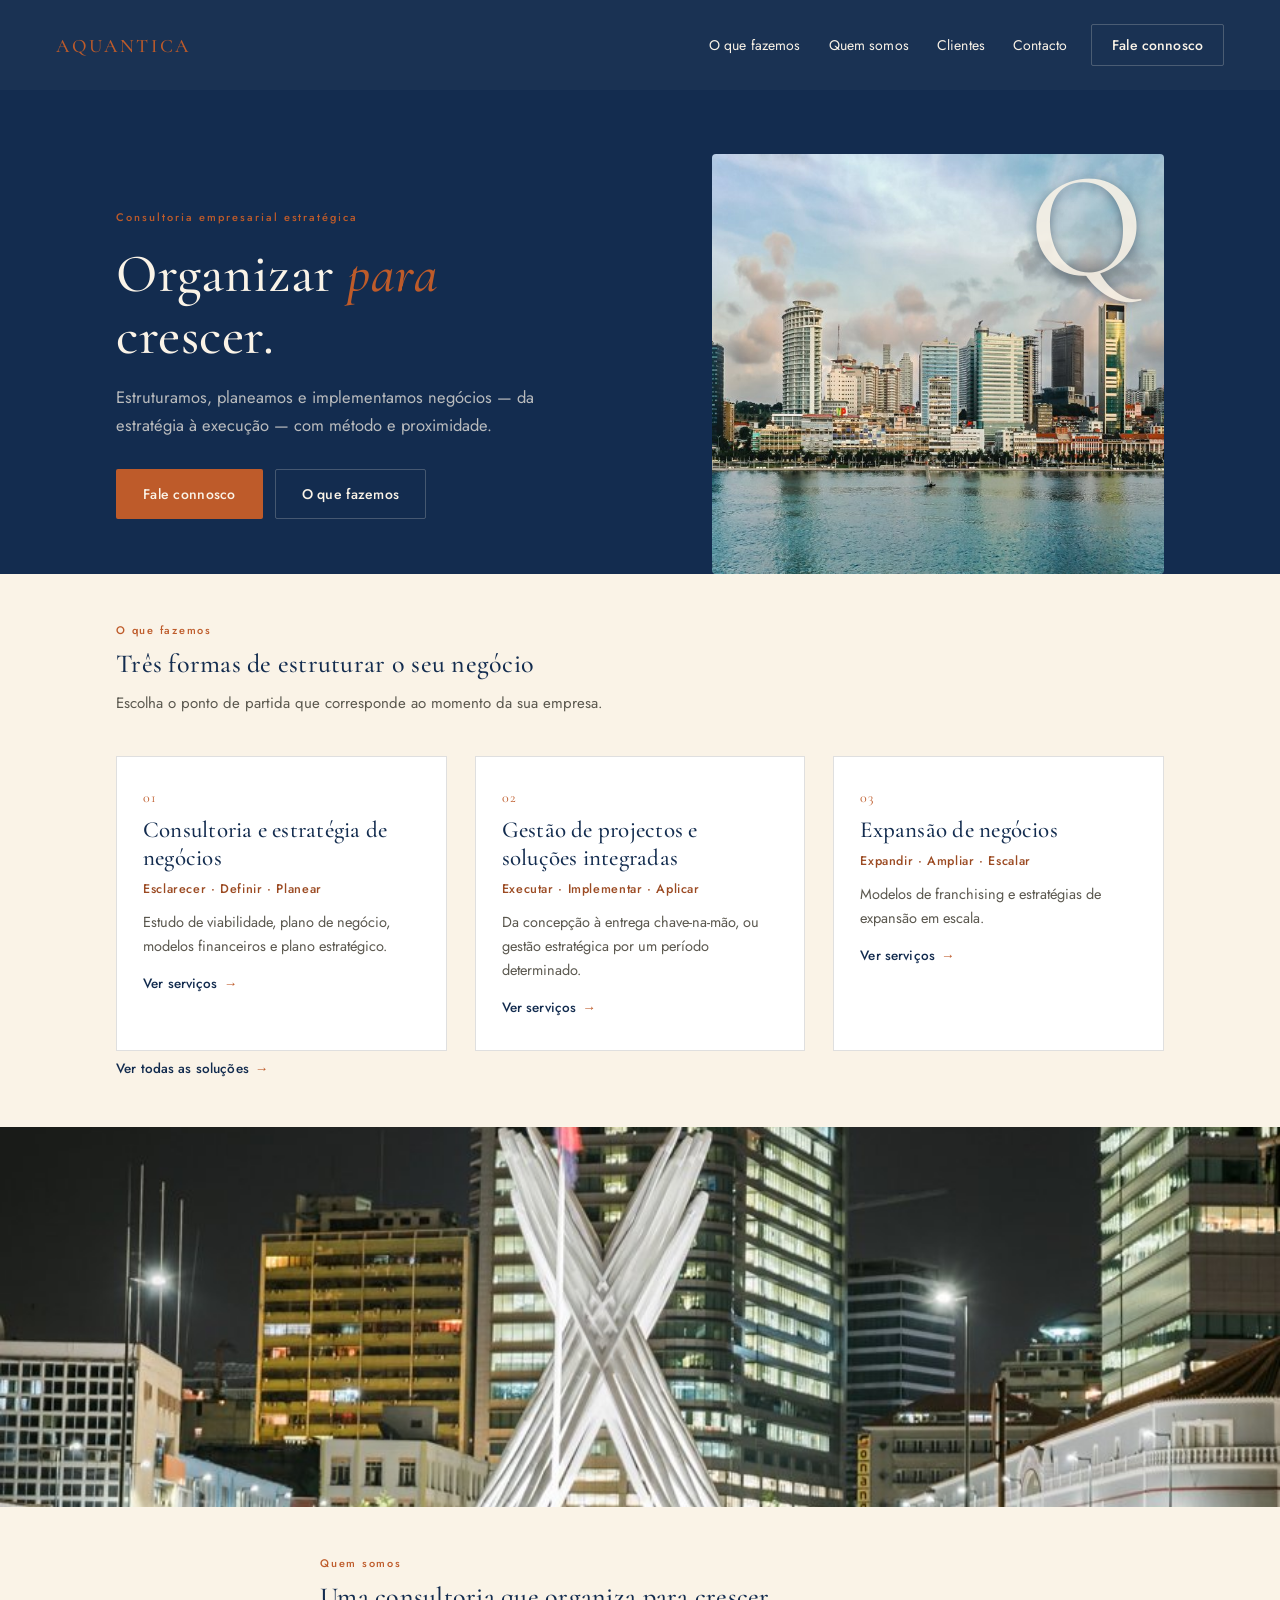
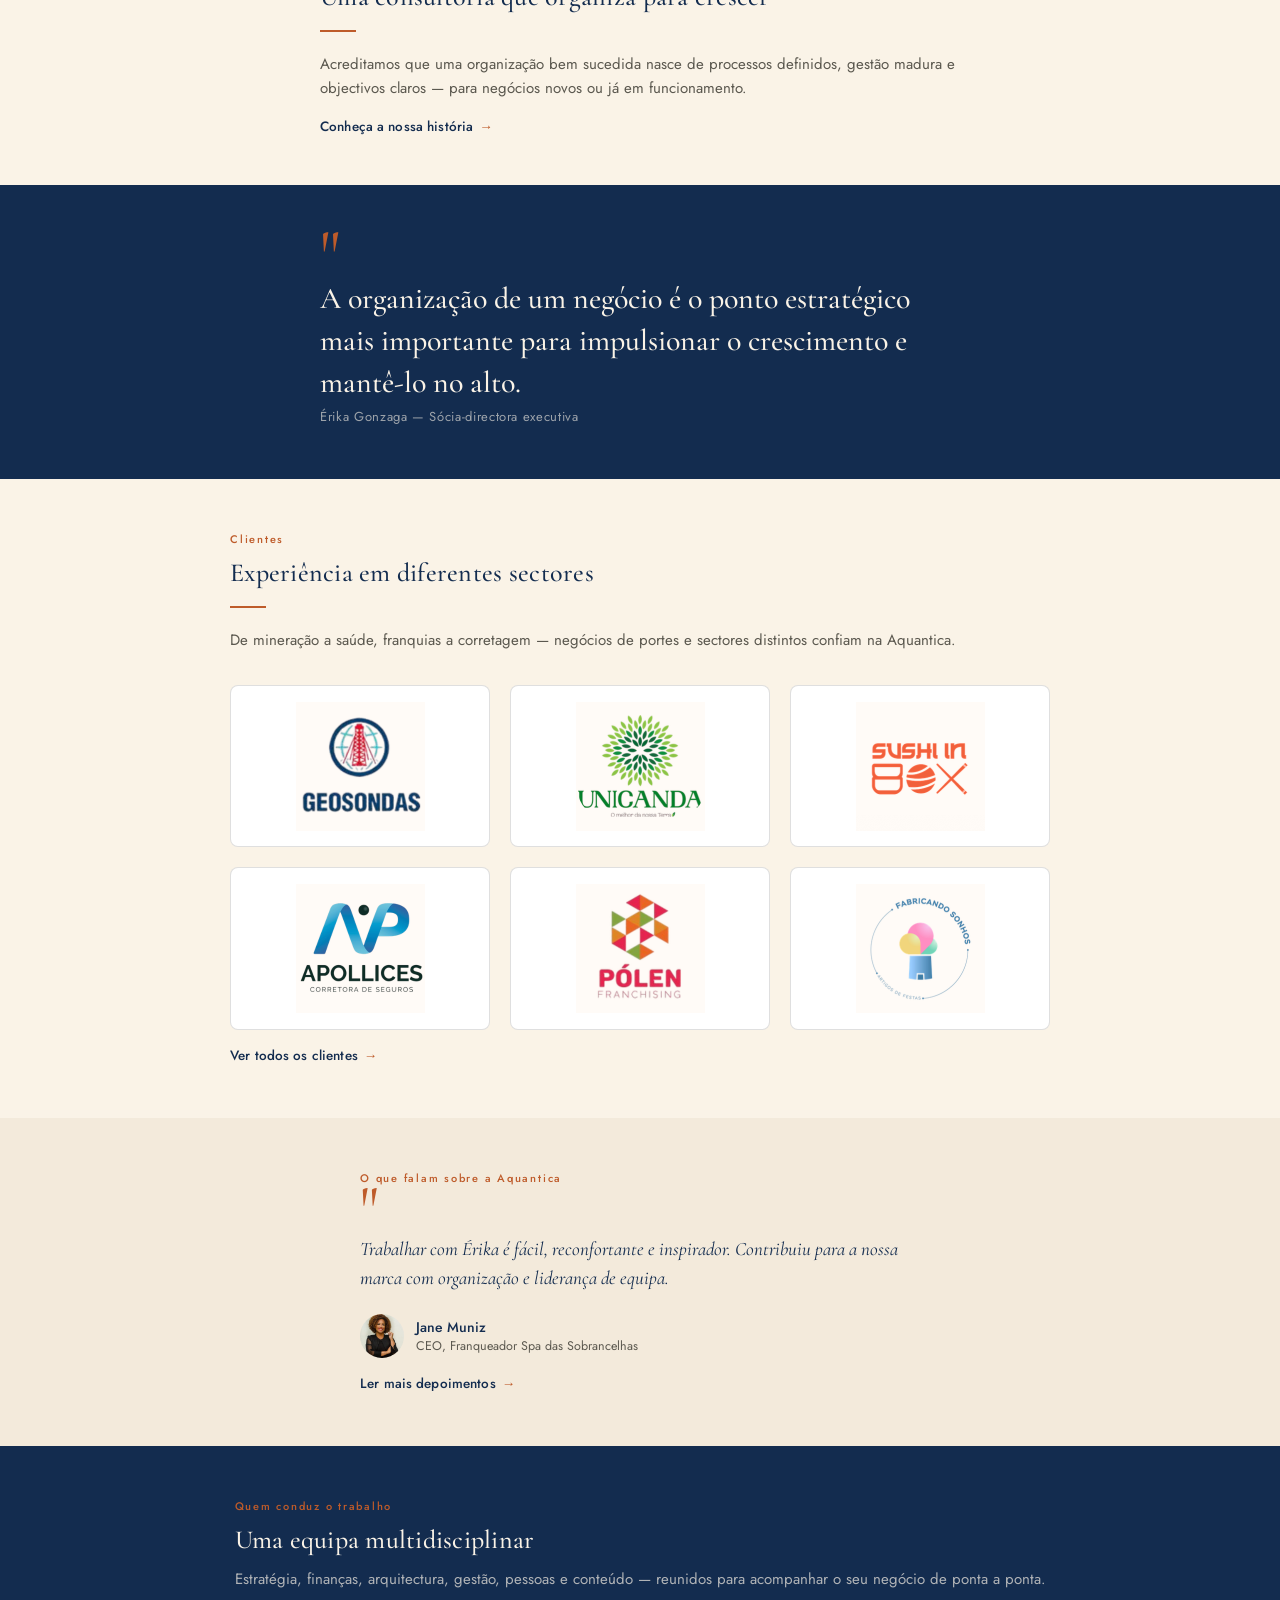
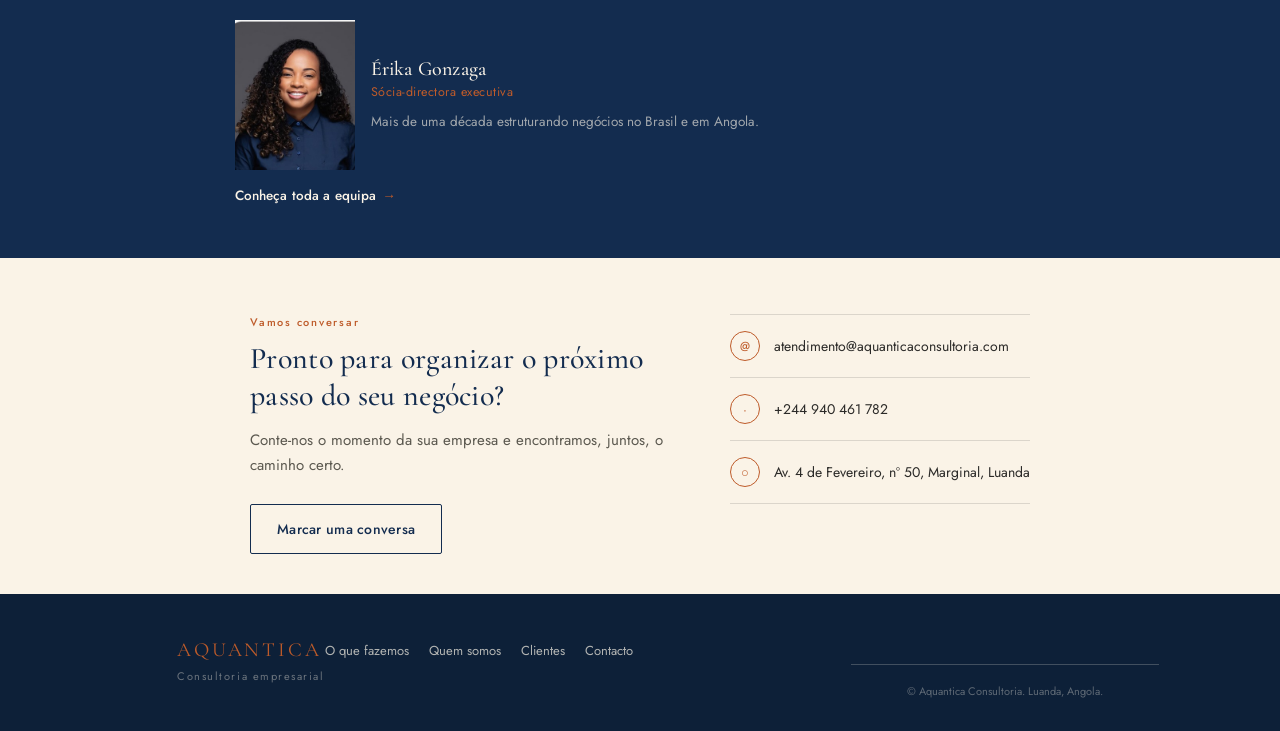
==== index.html @ 94a23ee8 "First commit" ====
<!DOCTYPE html>
<html lang="pt">
<head>
<meta charset="UTF-8">
<meta name="viewport" content="width=device-width, initial-scale=1.0">
<title>Aquantica — Home (mobile)</title>
<style>
  @import url('https://fonts.googleapis.com/css2?family=Cormorant+Garamond:ital,wght@0,400;0,500;0,600;1,400&family=Jost:wght@400;500;600&display=swap');

  :root{
    --navy:#132C4F;
    --navy-2:#0D2038;
    --terracotta:#BE5B2A;
    --terracotta-dark:#9B4A22;
    --cream:#FAF3E7;
    --cream-2:#F3EADB;
    --blush:#F0DCC8;
    --ink:#2B2A28;
    --ink-soft:#5B584F;
    --line:rgba(43,42,40,0.15);
    --line-on-navy:rgba(250,243,231,0.22);
  }

  *{box-sizing:border-box; margin:0; padding:0;}

  body{
    background:var(--cream);
    color:var(--ink);
    font-family:'Jost', sans-serif;
    font-weight:400;
    -webkit-font-smoothing:antialiased;
  }

  .frame{
    max-width:430px;
    margin:0 auto;
    background:var(--cream);
    position:relative;
    overflow:hidden;
  }

  .container{
    max-width:1160px;
    margin:0 auto;
    padding:0 24px;
  }

  h1,h2,h3,.serif{
    font-family:'Cormorant Garamond', serif;
    font-weight:500;
    letter-spacing:0.01em;
    color:var(--navy);
  }

  p{ line-height:1.65; color:var(--ink-soft); font-size:15px; }

  a{ color:inherit; text-decoration:none; }

  .section{ padding:48px 24px; }

  .kicker{
    font-size:11px;
    letter-spacing:0.16em;
    color:var(--terracotta);
    font-weight:500;
    display:block;
    margin-bottom:10px;
  }

  .rule{
    width:36px;
    height:2px;
    background:var(--terracotta);
    margin:18px 0 20px;
  }

  .btn{
    display:inline-flex;
    align-items:center;
    gap:8px;
    padding:14px 26px;
    border-radius:2px;
    font-family:'Jost', sans-serif;
    font-size:14px;
    font-weight:500;
    letter-spacing:0.02em;
    border:1px solid transparent;
    cursor:pointer;
  }
  .btn-primary{ background:var(--terracotta); color:var(--cream); }
  .btn-outline-light{ background:transparent; color:var(--cream); border-color:var(--line-on-navy); }
  .btn-outline-dark{ background:transparent; color:var(--navy); border-color:var(--navy); }

  .text-link{
    display:inline-flex; align-items:center; gap:6px;
    font-size:13.5px; font-weight:500; letter-spacing:0.01em;
    margin-top:16px;
  }
  .text-link.on-cream{ color:var(--navy); }
  .text-link.on-navy{ color:var(--cream); }
  .text-link .arrow{ color:var(--terracotta); transition:transform 0.15s; }

  /* ---------- NAV ---------- */
  .nav{
    position:sticky; top:0; z-index:50;
    background:rgba(19,44,79,0.97);
    padding:16px 20px;
    display:flex; align-items:center; justify-content:space-between;
    flex-wrap:wrap;
  }
  .nav .word-mark{
    font-family:'Cormorant Garamond', serif;
    color:var(--terracotta);
    font-size:19px;
    letter-spacing:0.14em;
    font-weight:500;
  }
  .burger{
    width:26px; height:18px; position:relative; cursor:pointer;
  }
  .burger i{
    display:block; height:1.5px; width:100%; background:var(--cream);
    position:absolute; left:0;
  }
  .burger i:nth-child(1){ top:0; }
  .burger i:nth-child(2){ top:8px; }
  .burger i:nth-child(3){ top:16px; }

  .menu-panel{
    position:absolute;
    top:100%; left:0; right:0;
    background:var(--navy);
    max-height:0;
    overflow:hidden;
    transition:max-height 0.35s ease;
  }
  .menu-panel.open{ max-height:320px; }
  .menu-panel ul{ list-style:none; padding:8px 24px 24px; }
  .menu-panel li{ border-bottom:1px solid var(--line-on-navy); }
  .menu-panel a{
    display:block; padding:16px 0; color:var(--cream);
    font-size:16px; letter-spacing:0.01em;
  }
  .menu-cta-wrap{ padding:0 24px 20px; }
  .menu-cta-wrap .btn{ width:100%; justify-content:center; }

  /* ---------- HERO ---------- */
  .hero{
    background:var(--navy);
    color:var(--cream);
    padding:56px 24px 0;
    position:relative;
  }
  .hero-inner{ position:relative; }
  .hero-photo-wrap{
    position:relative;
    margin-top:36px;
  }
  .hero .q-mark{
    font-family:'Cormorant Garamond', serif;
    font-size:90px;
    line-height:0.7;
    color:var(--cream);
    opacity:0.85;
    position:absolute;
    top:14px; right:14px;
    font-weight:500;
    z-index:2;
    text-shadow:0 2px 12px rgba(13,32,56,0.55);
  }
  .hero .eyebrow{
    font-size:11px; letter-spacing:0.18em; color:var(--terracotta);
    font-weight:500; margin-bottom:18px; display:block;
    position:relative; z-index:2;
  }
  .hero h1{
    font-size:38px;
    line-height:1.14;
    color:var(--cream);
    max-width:280px;
    position:relative; z-index:2;
  }
  .hero h1 em{
    font-style:italic; color:var(--terracotta);
  }
  .hero p{
    color:rgba(250,243,231,0.72);
    max-width:300px;
    margin-top:18px;
    font-size:15.5px;
    position:relative; z-index:2;
  }
  .hero .cta-row{
    display:flex; gap:12px; margin-top:30px; position:relative; z-index:2;
    flex-wrap:wrap;
  }
  .hero-photo{
    height:230px;
    background-size:cover;
    background-position:center;
    position:relative;
  }

  /* ---------- QUEM SOMOS ---------- */
  .quem-somos{
    background:var(--cream);
  }
  .quem-somos p{ margin-top:14px; }

  /* ---------- FAIXA URBANA ---------- */
  .city-band{
    height:280px;
    background-size:cover;
    background-position:center;
  }

  /* ---------- MANIFESTO STRIP ---------- */
  .manifesto{
    background:var(--navy);
    color:var(--cream);
    padding:52px 24px;
    position:relative;
  }
  .manifesto .quote-mark{
    font-family:'Cormorant Garamond', serif;
    font-size:70px;
    color:var(--terracotta);
    line-height:0.5;
    margin-bottom:6px;
    display:block;
  }
  .manifesto blockquote{
    font-family:'Cormorant Garamond', serif;
    font-size:24px;
    line-height:1.4;
    font-weight:500;
    color:var(--cream);
  }
  .manifesto .attrib{
    margin-top:18px;
    font-size:13px;
    letter-spacing:0.05em;
    color:rgba(250,243,231,0.6);
  }

  /* ---------- SOLUÇÕES ---------- */
  .solucoes{ background:var(--cream); }
  .solucoes .head p{ margin-top:12px; }

  .pillar{
    margin-top:26px;
    border:1px solid var(--line);
    background:#fff;
    padding:26px 22px;
    position:relative;
  }
  .pillar .num{
    font-family:'Cormorant Garamond', serif;
    font-size:14px;
    color:var(--terracotta);
    letter-spacing:0.08em;
    display:block;
    margin-bottom:10px;
  }
  .pillar h3{ font-size:22px; margin-bottom:8px; }
  .pillar .verbs{
    font-size:12.5px;
    letter-spacing:0.05em;
    color:var(--terracotta-dark);
    font-weight:500;
    margin-bottom:12px;
  }
  .pillar p{ font-size:14.5px; }

  /* ---------- CLIENTES ---------- */
  .clientes{
    background:var(--cream);
    padding:52px 24px;
  }
  .logo-grid{
    margin-top:24px;
    display:grid;
    grid-template-columns:repeat(2, 1fr);
    gap:12px;
  }
  .logo-cell{
    background:#fff;
    border:1px solid var(--line);
    border-radius:8px;
    aspect-ratio:1.5;
    display:flex; align-items:center; justify-content:center;
  }
  .logo-cell img{
    max-width:50%; max-height:100%;
    object-fit:contain;
  }

  /* ---------- DEPOIMENTO ---------- */
  .depoimento{
    background:var(--cream-2);
    padding:52px 24px;
  }
  .depoimento .quote-mark{
    font-family:'Cormorant Garamond', serif;
    font-size:64px;
    color:var(--terracotta);
    line-height:0.4;
    display:block;
    margin-bottom:14px;
  }
  .depoimento blockquote{
    font-family:'Cormorant Garamond', serif;
    font-size:19px;
    line-height:1.5;
    color:var(--navy);
    font-style:italic;
  }
  .depoimento .signee{
    margin-top:22px;
    display:flex;
    align-items:center;
    gap:12px;
  }
  .depoimento .avatar{
    width:44px; height:44px;
    border-radius:50%;
    background-size:cover;
    background-position:center;
    flex-shrink:0;
  }
  .depoimento .signee .name{
    font-size:14px; font-weight:500; color:var(--navy);
  }
  .depoimento .signee .role{
    font-size:12.5px; color:var(--ink-soft);
  }

  /* ---------- EQUIPE ---------- */
  .equipe{
    background:var(--navy);
    color:var(--cream);
    padding:52px 24px;
  }
  .equipe p{ color:rgba(250,243,231,0.68); margin-top:12px; }
  .lead-card{
    margin-top:28px;
    display:flex;
    gap:16px;
    align-items:flex-start;
  }
  .lead-photo{
    width:96px; height:120px;
    background-size:cover; background-position:center top;
    flex-shrink:0;
  }
  .lead-info h3{ color:var(--cream); font-size:20px; }
  .lead-info .role{
    color:var(--terracotta);
    font-size:12.5px;
    letter-spacing:0.04em;
    margin-top:2px;
    display:block;
  }
  .lead-info p{
    font-size:13.5px;
    margin-top:10px;
    color:rgba(250,243,231,0.62);
  }

  /* ---------- CONTATO / CTA FINAL ---------- */
  .contato{
    background:var(--cream);
    padding:56px 24px 40px;
    text-align:center;
  }
  .contato h2{
    font-size:30px;
    max-width:280px;
    margin:0 auto;
  }
  .contato p{
    max-width:300px;
    margin:14px auto 0;
  }
  .contato .btn{ margin-top:26px; }
  .contact-details{
    margin-top:40px;
    text-align:left;
    display:flex;
    flex-direction:column;
    gap:0;
  }
  .contact-row{
    display:flex; align-items:center; gap:14px;
    padding:16px 0;
    border-top:1px solid var(--line);
    font-size:14px;
    color:var(--ink);
  }
  .contact-row:last-child{ border-bottom:1px solid var(--line); }
  .contact-row .ic{
    width:30px; height:30px;
    border:1px solid var(--terracotta);
    border-radius:50%;
    display:flex; align-items:center; justify-content:center;
    color:var(--terracotta);
    font-size:13px;
    flex-shrink:0;
  }

  /* ---------- FOOTER ---------- */
  footer{
    background:var(--navy-2);
    color:rgba(250,243,231,0.55);
    padding:36px 24px 28px;
  }
  footer .word-mark{
    font-family:'Cormorant Garamond', serif;
    color:var(--terracotta);
    font-size:20px;
    letter-spacing:0.14em;
  }
  footer .tagline{
    font-size:11px;
    letter-spacing:0.14em;
    color:rgba(250,243,231,0.4);
    margin-top:6px;
    display:block;
  }
  footer ul{
    list-style:none;
    margin-top:26px;
    display:flex;
    flex-wrap:wrap;
    gap:16px 20px;
  }
  footer a{ font-size:13px; color:rgba(250,243,231,0.7); }
  footer .fine{
    margin-top:26px;
    font-size:11px;
    color:rgba(250,243,231,0.35);
    border-top:1px solid var(--line-on-navy);
    padding-top:18px;
  }
  /* =========================================================
     TABLET (≥768px)
  ========================================================= */
  @media (min-width:768px){
    .frame{ max-width:100%; }

    .nav{ padding:20px 40px; }
    .burger{ display:none; }
    .menu-panel{
      position:static;
      max-height:none; overflow:visible; background:transparent;
      display:flex; align-items:center; gap:24px;
      width:auto;
    }
    .menu-panel ul{
      display:flex; padding:0; gap:28px; list-style:none;
    }
    .menu-panel li{ border-bottom:none; }
    .menu-panel a{ padding:0; font-size:14px; }
    .menu-cta-wrap{ padding:0; }
    .menu-cta-wrap .btn{ width:auto; padding:10px 20px; }

    .section, .hero, .manifesto, .clientes, .depoimento, .equipe, .contato{
      padding-left:40px; padding-right:40px;
    }

    .hero{ padding-top:64px; }
    .hero-inner{
      display:grid;
      grid-template-columns:1.1fr 1fr;
      gap:40px;
      align-items:center;
    }
    .hero h1{ font-size:46px; max-width:420px; }
    .hero p{ max-width:400px; font-size:16.5px; }
    .hero-photo-wrap{ margin-top:0; }
    .hero-photo{
      height:320px; border-radius:4px;
    }
    .hero .q-mark{ top:16px; right:16px; font-size:130px; }

    .city-band{ height:340px; }

    .quem-somos, .manifesto{ text-align:left; }
    .quem-somos h2{ max-width:520px; }
    .quem-somos p{ max-width:520px; }

    .manifesto blockquote{ max-width:560px; font-size:28px; }

    .solucoes .head{ max-width:560px; }
    .pillar-grid{
      display:grid;
      grid-template-columns:repeat(3, 1fr);
      gap:20px;
      margin-top:30px;
    }
    .pillar{ margin-top:0; }

    .logo-grid{ grid-template-columns:repeat(3, 1fr); }

    .depoimento blockquote{ max-width:560px; }

    .lead-card{ align-items:center; }
    .lead-photo{ width:120px; height:150px; }

    .contato h2{ max-width:420px; }
    .contato p{ max-width:420px; }

    footer{ padding:44px 40px 32px; }
    footer .footer-inner{
      display:flex; justify-content:space-between; align-items:flex-start;
    }
    footer ul{ margin-top:0; }
  }

  /* =========================================================
     DESKTOP (≥1024px)
  ========================================================= */
  @media (min-width:1024px){
    .nav{ padding:24px 56px; }
    .section, .manifesto, .clientes, .depoimento, .equipe, .contato{
      padding-left:0; padding-right:0;
    }
    .hero{ padding-left:0; padding-right:0; }

    .hero-inner, .quem-somos-inner, .manifesto-inner, .solucoes-inner,
    .clientes-inner, .depoimento-inner, .equipe-inner, .contato-inner,
    .footer-inner{
      max-width:1160px;
      margin:0 auto;
      padding-left:56px;
      padding-right:56px;
    }

    .hero-inner{ grid-template-columns:1fr 0.85fr; gap:64px; }
    .hero h1{ font-size:54px; max-width:480px; }
    .hero p{ max-width:420px; }
    .hero-photo{ height:420px; }
    .hero .q-mark{ font-size:150px; top:20px; right:20px; }

    .city-band{ height:380px; }

    .quem-somos{ display:flex; justify-content:center; }
    .quem-somos h2{ font-size:32px; max-width:640px; }
    .quem-somos p{ max-width:640px; }

    .manifesto{ display:flex; justify-content:center; }
    .manifesto blockquote{ max-width:640px; font-size:30px; }

    .solucoes{ display:flex; justify-content:center; }
    .pillar-grid{ gap:28px; margin-top:40px; }
    .pillar{ padding:32px 26px; }
    .pillar h3{ font-size:23px; }

    .clientes{ display:flex; justify-content:center; }
    .logo-grid{ grid-template-columns:repeat(3, 1fr); gap:20px; margin-top:32px; }
    .logo-cell{ aspect-ratio:1.6; }

    .depoimento{ display:flex; justify-content:center; }

    .equipe{ display:flex; justify-content:center; }
    .lead-card{ max-width:640px; }

    .contato{ display:flex; justify-content:center; text-align:left; }
    .contato-inner{ display:flex; justify-content:space-between; align-items:flex-start; gap:60px; text-align:left; }
    .contato h2{ margin:0; }
    .contato p{ margin:14px 0 0; }
    .contato .btn{ margin-top:26px; }
    .contact-details{ margin-top:0; flex:1; max-width:380px; }

    footer{ display:flex; justify-content:center; }
    footer .footer-inner{ max-width:1160px; padding:0 56px; }
    footer .fine{ max-width:1160px; margin-left:auto; margin-right:auto; padding-left:56px; padding-right:56px; box-sizing:border-box; }
  }
</style>
</head>
<body>

<div class="frame">

  <!-- NAV -->
  <div class="nav" id="nav">
    <div class="word-mark">AQUANTICA</div>
    <div class="burger" id="burgerBtn" role="button" aria-label="Abrir menu" aria-expanded="false">
      <i></i><i></i><i></i>
    </div>
    <div class="menu-panel" id="menuPanel">
      <ul>
        <li><a href="#solucoes">O que fazemos</a></li>
        <li><a href="#quem-somos">Quem somos</a></li>
        <li><a href="#clientes">Clientes</a></li>
        <li><a href="#contato">Contacto</a></li>
      </ul>
      <div class="menu-cta-wrap">
        <a class="btn btn-outline-light menu-cta" href="#contato">Fale connosco</a>
      </div>
    </div>
  </div>

  <!-- HERO -->
  <section class="hero">
    <div class="hero-inner">
      <div class="hero-text">
        <span class="eyebrow">Consultoria empresarial estratégica</span>
        <h1>Organizar <em>para</em> crescer.</h1>
        <p>Estruturamos, planeamos e implementamos negócios — da estratégia à execução — com método e proximidade.</p>
        <div class="cta-row">
          <a class="btn btn-primary" href="#contato">Fale connosco</a>
          <a class="btn btn-outline-light" href="#solucoes">O que fazemos</a>
        </div>
      </div>
      <div class="hero-photo-wrap">
        <span class="q-mark">Q</span>
        <div class="hero-photo" style="background-image:url('images/hero-luanda.jpg');"></div>
      </div>
    </div>
  </section>

  <!-- SOLUÇÕES -->
  <section class="section solucoes" id="solucoes">
    <div class="solucoes-inner">
    <div class="head">
      <span class="kicker">O que fazemos</span>
      <h2 style="font-size:26px;">Três formas de estruturar o seu negócio</h2>
      <p>Escolha o ponto de partida que corresponde ao momento da sua empresa.</p>
    </div>

    <div class="pillar-grid">
    <div class="pillar">
      <span class="num">01</span>
      <h3>Consultoria e estratégia de negócios</h3>
      <div class="verbs">Esclarecer · Definir · Planear</div>
      <p>Estudo de viabilidade, plano de negócio, modelos financeiros e plano estratégico.</p>
      <a class="text-link on-cream" href="/o-que-fazemos/consultoria-e-estrategia">Ver serviços <span class="arrow">→</span></a>
    </div>

    <div class="pillar">
      <span class="num">02</span>
      <h3>Gestão de projectos e soluções integradas</h3>
      <div class="verbs">Executar · Implementar · Aplicar</div>
      <p>Da concepção à entrega chave-na-mão, ou gestão estratégica por um período determinado.</p>
      <a class="text-link on-cream" href="/o-que-fazemos/gestao-de-projectos">Ver serviços <span class="arrow">→</span></a>
    </div>

    <div class="pillar">
      <span class="num">03</span>
      <h3>Expansão de negócios</h3>
      <div class="verbs">Expandir · Ampliar · Escalar</div>
      <p>Modelos de franchising e estratégias de expansão em escala.</p>
      <a class="text-link on-cream" href="/o-que-fazemos/expansao">Ver serviços <span class="arrow">→</span></a>
    </div>
    </div>

    <a class="text-link on-cream" style="margin-top:8px;" href="/o-que-fazemos">Ver todas as soluções <span class="arrow">→</span></a>
    </div>
  </section>

  <!-- FAIXA URBANA -->
  <div class="city-band" style="background-image:url('images/luanda-night.jpg');"></div>

  <!-- QUEM SOMOS -->
  <section class="section quem-somos" id="quem-somos">
    <div class="quem-somos-inner">
    <span class="kicker">Quem somos</span>
    <h2 style="font-size:26px;">Uma consultoria que organiza para crescer</h2>
    <div class="rule"></div>
    <p>Acreditamos que uma organização bem sucedida nasce de processos definidos, gestão madura e objectivos claros — para negócios novos ou já em funcionamento.</p>
    <a class="text-link on-cream" href="/quem-somos">Conheça a nossa história <span class="arrow">→</span></a>
    </div>
  </section>

  <!-- MANIFESTO -->
  <section class="manifesto">
    <div class="manifesto-inner">
    <span class="quote-mark">"</span>
    <blockquote>A organização de um negócio é o ponto estratégico mais importante para impulsionar o crescimento e mantê-lo no alto.</blockquote>
    <span class="attrib">Érika Gonzaga — Sócia-directora executiva</span>
    </div>
  </section>

  <!-- CLIENTES -->
  <section class="clientes" id="clientes">
    <div class="clientes-inner">
    <span class="kicker">Clientes</span>
    <h2 style="font-size:26px;">Experiência em diferentes sectores</h2>
    <div class="rule"></div>
    <p>De mineração a saúde, franquias a corretagem — negócios de portes e sectores distintos confiam na Aquantica.</p>
    <div class="logo-grid">
      <div class="logo-cell"><img src="images/logos/geosondas.png" alt="Geosondas"></div>
      <div class="logo-cell"><img src="images/logos/unicanda.png" alt="Unicanda"></div>
      <div class="logo-cell"><img src="images/logos/sushi-in-box.png" alt="Sushi In Box"></div>
      <div class="logo-cell"><img src="images/logos/apollices.png" alt="Apollices"></div>
      <div class="logo-cell"><img src="images/logos/polen.png" alt="Pólen Franchising"></div>
      <div class="logo-cell"><img src="images/logos/fabricando-sonhos.png" alt="Fabricando Sonhos"></div>
    </div>
    <a class="text-link on-cream" href="/clientes">Ver todos os clientes <span class="arrow">→</span></a>
    </div>
  </section>

  <!-- DEPOIMENTO -->
  <section class="depoimento">
    <div class="depoimento-inner">
    <span class="kicker">O que falam sobre a Aquantica</span>
    <span class="quote-mark">"</span>
    <blockquote>Trabalhar com Érika é fácil, reconfortante e inspirador. Contribuiu para a nossa marca com organização e liderança de equipa.</blockquote>
    <div class="signee">
      <div class="avatar" style="background-image:url('images/jane-muniz.jpg');"></div>
      <div>
        <div class="name">Jane Muniz</div>
        <div class="role">CEO, Franqueador Spa das Sobrancelhas</div>
      </div>
    </div>
    <a class="text-link on-cream" href="/clientes#depoimentos">Ler mais depoimentos <span class="arrow">→</span></a>
    </div>
  </section>

  <!-- EQUIPE -->
  <section class="equipe">
    <div class="equipe-inner">
    <span class="kicker">Quem conduz o trabalho</span>
    <h2 style="font-size:26px; color:var(--cream);">Uma equipa multidisciplinar</h2>
    <p>Estratégia, finanças, arquitectura, gestão, pessoas e conteúdo — reunidos para acompanhar o seu negócio de ponta a ponta.</p>
    <div class="lead-card">
      <div class="lead-photo" style="background-image:url('images/erika-portrait.jpg');"></div>
      <div class="lead-info">
        <h3>Érika Gonzaga</h3>
        <span class="role">Sócia-directora executiva</span>
        <p>Mais de uma década estruturando negócios no Brasil e em Angola.</p>
      </div>
    </div>
    <a class="text-link on-navy" href="/quem-somos#equipa">Conheça toda a equipa <span class="arrow">→</span></a>
    </div>
  </section>

  <!-- CONTATO -->
  <section class="contato" id="contato">
    <div class="contato-inner">
    <div>
    <span class="kicker">Vamos conversar</span>
    <h2>Pronto para organizar o próximo passo do seu negócio?</h2>
    <p>Conte-nos o momento da sua empresa e encontramos, juntos, o caminho certo.</p>
    <a class="btn btn-outline-dark" href="#">Marcar uma conversa</a>
    </div>

    <div class="contact-details">
      <div class="contact-row"><span class="ic">@</span> atendimento@aquanticaconsultoria.com</div>
      <div class="contact-row"><span class="ic">·</span> +244 940 461 782</div>
      <div class="contact-row"><span class="ic">○</span> Av. 4 de Fevereiro, nº 50, Marginal, Luanda</div>
    </div>
    </div>
  </section>

  <!-- FOOTER -->
  <footer>
    <div class="footer-inner">
    <div>
    <div class="word-mark">AQUANTICA</div>
    <span class="tagline">Consultoria empresarial</span>
    </div>
    <ul>
      <li><a href="#solucoes">O que fazemos</a></li>
      <li><a href="#quem-somos">Quem somos</a></li>
      <li><a href="#clientes">Clientes</a></li>
      <li><a href="#contato">Contacto</a></li>
    </ul>
    </div>
    <div class="fine">© Aquantica Consultoria. Luanda, Angola.</div>
  </footer>

</div>

<script>
  const burger = document.getElementById('burgerBtn');
  const panel = document.getElementById('menuPanel');
  burger.addEventListener('click', () => {
    const open = panel.classList.toggle('open');
    burger.setAttribute('aria-expanded', open);
  });
  panel.querySelectorAll('a').forEach(a => a.addEventListener('click', () => {
    panel.classList.remove('open');
    burger.setAttribute('aria-expanded', false);
  }));
</script>

</body>
</html>
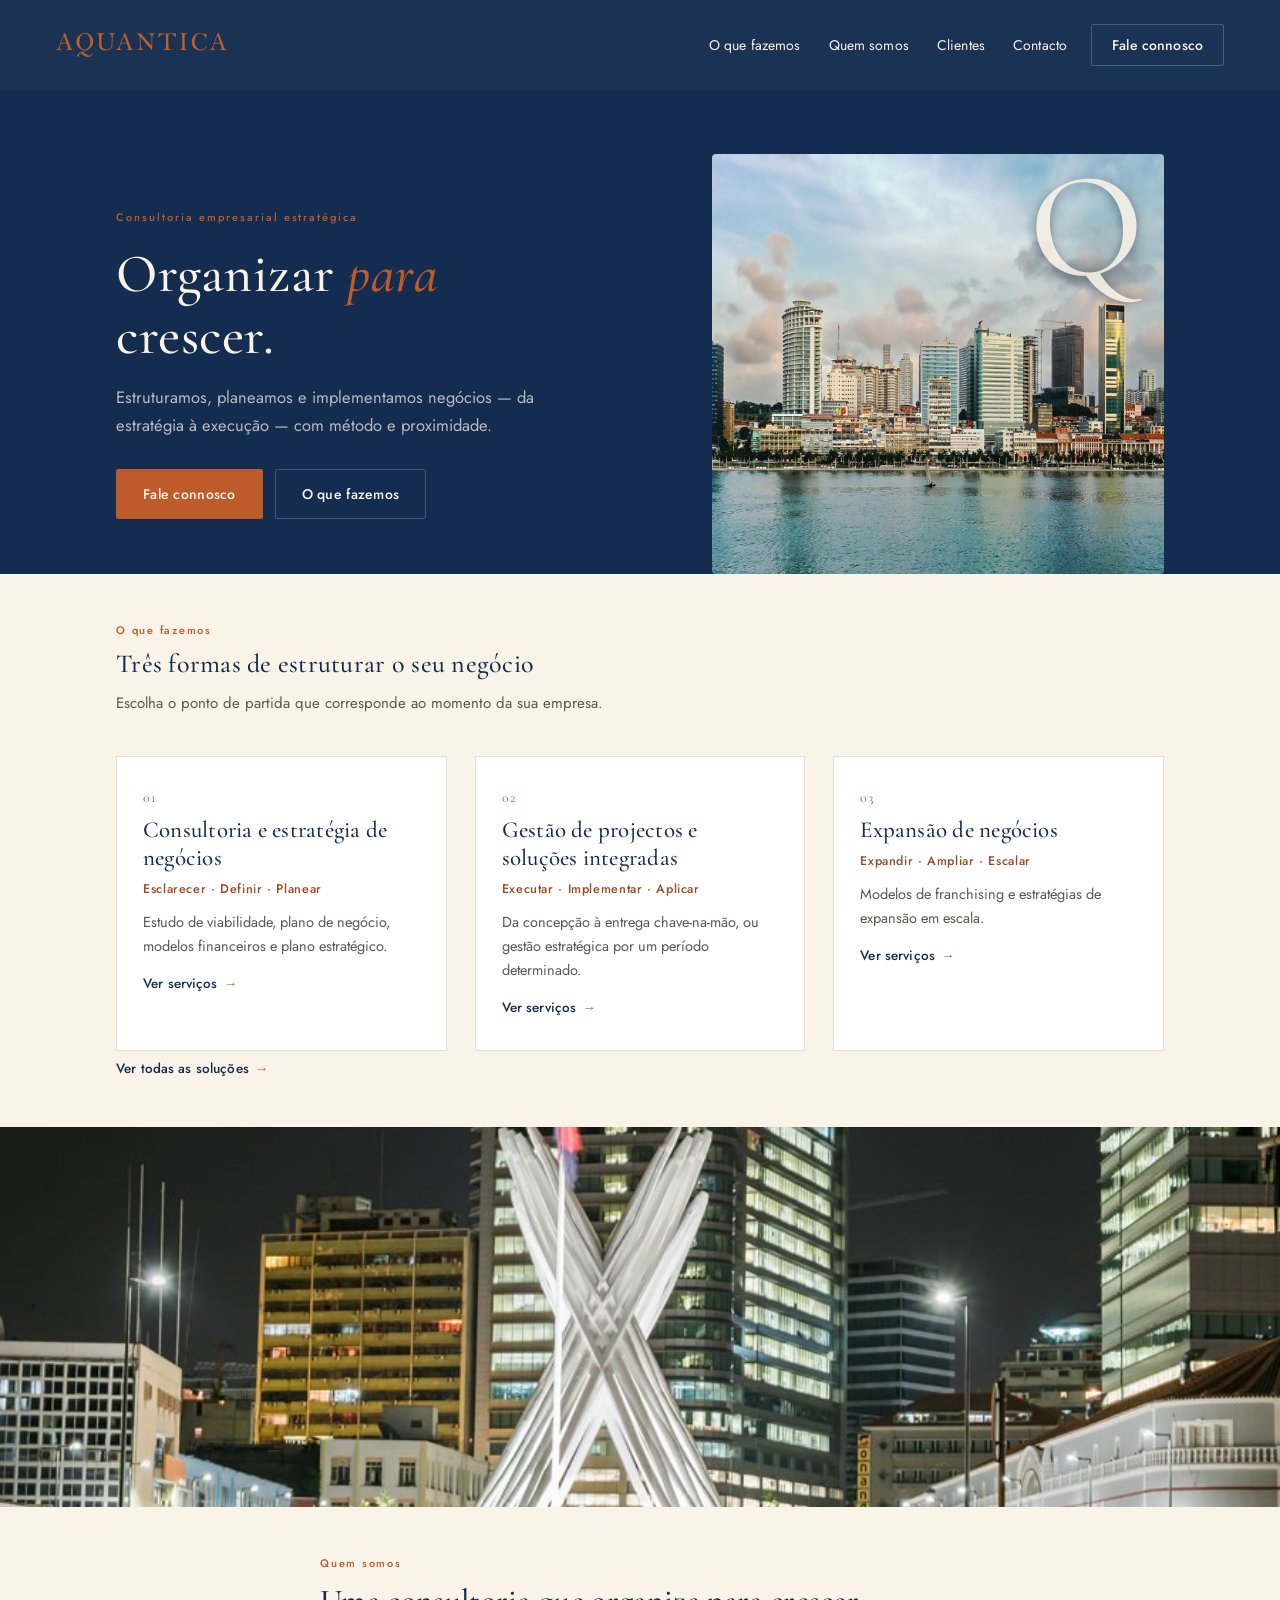
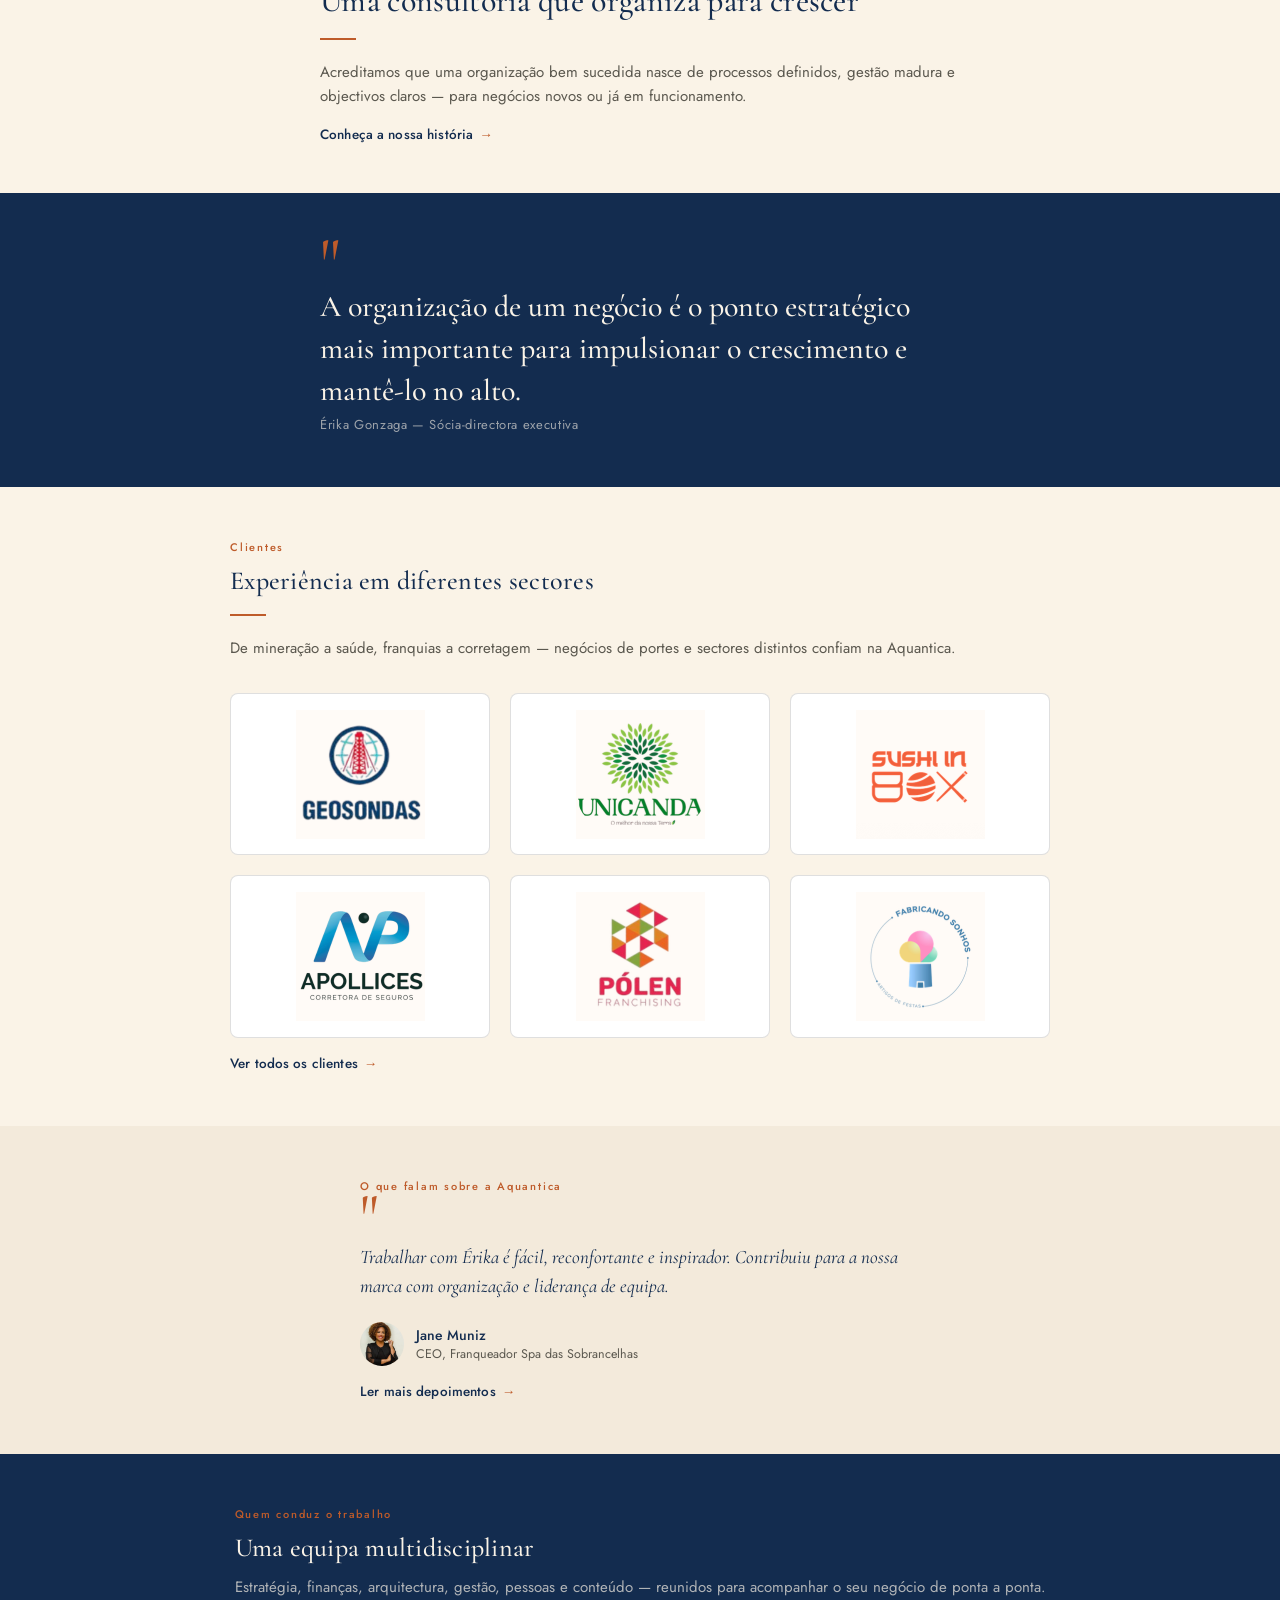
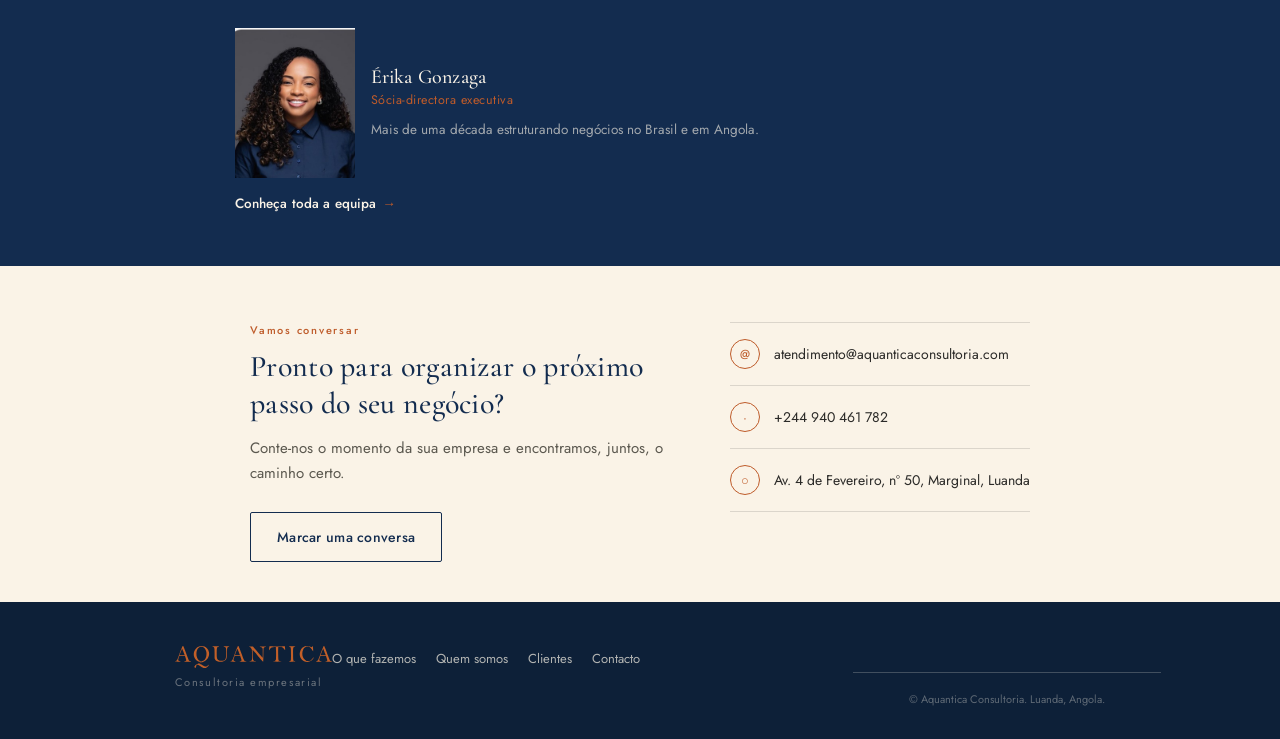
==== commit 10ba3466: "updates" ====
--- a/index.html
+++ b/index.html
@@ -4,579 +4,7 @@
 <meta charset="UTF-8">
 <meta name="viewport" content="width=device-width, initial-scale=1.0">
 <title>Aquantica — Home (mobile)</title>
-<style>
-  @import url('https://fonts.googleapis.com/css2?family=Cormorant+Garamond:ital,wght@0,400;0,500;0,600;1,400&family=Jost:wght@400;500;600&display=swap');
-
-  :root{
-    --navy:#132C4F;
-    --navy-2:#0D2038;
-    --terracotta:#BE5B2A;
-    --terracotta-dark:#9B4A22;
-    --cream:#FAF3E7;
-    --cream-2:#F3EADB;
-    --blush:#F0DCC8;
-    --ink:#2B2A28;
-    --ink-soft:#5B584F;
-    --line:rgba(43,42,40,0.15);
-    --line-on-navy:rgba(250,243,231,0.22);
-  }
-
-  *{box-sizing:border-box; margin:0; padding:0;}
-
-  body{
-    background:var(--cream);
-    color:var(--ink);
-    font-family:'Jost', sans-serif;
-    font-weight:400;
-    -webkit-font-smoothing:antialiased;
-  }
-
-  .frame{
-    max-width:430px;
-    margin:0 auto;
-    background:var(--cream);
-    position:relative;
-    overflow:hidden;
-  }
-
-  .container{
-    max-width:1160px;
-    margin:0 auto;
-    padding:0 24px;
-  }
-
-  h1,h2,h3,.serif{
-    font-family:'Cormorant Garamond', serif;
-    font-weight:500;
-    letter-spacing:0.01em;
-    color:var(--navy);
-  }
-
-  p{ line-height:1.65; color:var(--ink-soft); font-size:15px; }
-
-  a{ color:inherit; text-decoration:none; }
-
-  .section{ padding:48px 24px; }
-
-  .kicker{
-    font-size:11px;
-    letter-spacing:0.16em;
-    color:var(--terracotta);
-    font-weight:500;
-    display:block;
-    margin-bottom:10px;
-  }
-
-  .rule{
-    width:36px;
-    height:2px;
-    background:var(--terracotta);
-    margin:18px 0 20px;
-  }
-
-  .btn{
-    display:inline-flex;
-    align-items:center;
-    gap:8px;
-    padding:14px 26px;
-    border-radius:2px;
-    font-family:'Jost', sans-serif;
-    font-size:14px;
-    font-weight:500;
-    letter-spacing:0.02em;
-    border:1px solid transparent;
-    cursor:pointer;
-  }
-  .btn-primary{ background:var(--terracotta); color:var(--cream); }
-  .btn-outline-light{ background:transparent; color:var(--cream); border-color:var(--line-on-navy); }
-  .btn-outline-dark{ background:transparent; color:var(--navy); border-color:var(--navy); }
-
-  .text-link{
-    display:inline-flex; align-items:center; gap:6px;
-    font-size:13.5px; font-weight:500; letter-spacing:0.01em;
-    margin-top:16px;
-  }
-  .text-link.on-cream{ color:var(--navy); }
-  .text-link.on-navy{ color:var(--cream); }
-  .text-link .arrow{ color:var(--terracotta); transition:transform 0.15s; }
-
-  /* ---------- NAV ---------- */
-  .nav{
-    position:sticky; top:0; z-index:50;
-    background:rgba(19,44,79,0.97);
-    padding:16px 20px;
-    display:flex; align-items:center; justify-content:space-between;
-    flex-wrap:wrap;
-  }
-  .nav .word-mark{
-    font-family:'Cormorant Garamond', serif;
-    color:var(--terracotta);
-    font-size:19px;
-    letter-spacing:0.14em;
-    font-weight:500;
-  }
-  .burger{
-    width:26px; height:18px; position:relative; cursor:pointer;
-  }
-  .burger i{
-    display:block; height:1.5px; width:100%; background:var(--cream);
-    position:absolute; left:0;
-  }
-  .burger i:nth-child(1){ top:0; }
-  .burger i:nth-child(2){ top:8px; }
-  .burger i:nth-child(3){ top:16px; }
-
-  .menu-panel{
-    position:absolute;
-    top:100%; left:0; right:0;
-    background:var(--navy);
-    max-height:0;
-    overflow:hidden;
-    transition:max-height 0.35s ease;
-  }
-  .menu-panel.open{ max-height:320px; }
-  .menu-panel ul{ list-style:none; padding:8px 24px 24px; }
-  .menu-panel li{ border-bottom:1px solid var(--line-on-navy); }
-  .menu-panel a{
-    display:block; padding:16px 0; color:var(--cream);
-    font-size:16px; letter-spacing:0.01em;
-  }
-  .menu-cta-wrap{ padding:0 24px 20px; }
-  .menu-cta-wrap .btn{ width:100%; justify-content:center; }
-
-  /* ---------- HERO ---------- */
-  .hero{
-    background:var(--navy);
-    color:var(--cream);
-    padding:56px 24px 0;
-    position:relative;
-  }
-  .hero-inner{ position:relative; }
-  .hero-photo-wrap{
-    position:relative;
-    margin-top:36px;
-  }
-  .hero .q-mark{
-    font-family:'Cormorant Garamond', serif;
-    font-size:90px;
-    line-height:0.7;
-    color:var(--cream);
-    opacity:0.85;
-    position:absolute;
-    top:14px; right:14px;
-    font-weight:500;
-    z-index:2;
-    text-shadow:0 2px 12px rgba(13,32,56,0.55);
-  }
-  .hero .eyebrow{
-    font-size:11px; letter-spacing:0.18em; color:var(--terracotta);
-    font-weight:500; margin-bottom:18px; display:block;
-    position:relative; z-index:2;
-  }
-  .hero h1{
-    font-size:38px;
-    line-height:1.14;
-    color:var(--cream);
-    max-width:280px;
-    position:relative; z-index:2;
-  }
-  .hero h1 em{
-    font-style:italic; color:var(--terracotta);
-  }
-  .hero p{
-    color:rgba(250,243,231,0.72);
-    max-width:300px;
-    margin-top:18px;
-    font-size:15.5px;
-    position:relative; z-index:2;
-  }
-  .hero .cta-row{
-    display:flex; gap:12px; margin-top:30px; position:relative; z-index:2;
-    flex-wrap:wrap;
-  }
-  .hero-photo{
-    height:230px;
-    background-size:cover;
-    background-position:center;
-    position:relative;
-  }
-
-  /* ---------- QUEM SOMOS ---------- */
-  .quem-somos{
-    background:var(--cream);
-  }
-  .quem-somos p{ margin-top:14px; }
-
-  /* ---------- FAIXA URBANA ---------- */
-  .city-band{
-    height:280px;
-    background-size:cover;
-    background-position:center;
-  }
-
-  /* ---------- MANIFESTO STRIP ---------- */
-  .manifesto{
-    background:var(--navy);
-    color:var(--cream);
-    padding:52px 24px;
-    position:relative;
-  }
-  .manifesto .quote-mark{
-    font-family:'Cormorant Garamond', serif;
-    font-size:70px;
-    color:var(--terracotta);
-    line-height:0.5;
-    margin-bottom:6px;
-    display:block;
-  }
-  .manifesto blockquote{
-    font-family:'Cormorant Garamond', serif;
-    font-size:24px;
-    line-height:1.4;
-    font-weight:500;
-    color:var(--cream);
-  }
-  .manifesto .attrib{
-    margin-top:18px;
-    font-size:13px;
-    letter-spacing:0.05em;
-    color:rgba(250,243,231,0.6);
-  }
-
-  /* ---------- SOLUÇÕES ---------- */
-  .solucoes{ background:var(--cream); }
-  .solucoes .head p{ margin-top:12px; }
-
-  .pillar{
-    margin-top:26px;
-    border:1px solid var(--line);
-    background:#fff;
-    padding:26px 22px;
-    position:relative;
-  }
-  .pillar .num{
-    font-family:'Cormorant Garamond', serif;
-    font-size:14px;
-    color:var(--terracotta);
-    letter-spacing:0.08em;
-    display:block;
-    margin-bottom:10px;
-  }
-  .pillar h3{ font-size:22px; margin-bottom:8px; }
-  .pillar .verbs{
-    font-size:12.5px;
-    letter-spacing:0.05em;
-    color:var(--terracotta-dark);
-    font-weight:500;
-    margin-bottom:12px;
-  }
-  .pillar p{ font-size:14.5px; }
-
-  /* ---------- CLIENTES ---------- */
-  .clientes{
-    background:var(--cream);
-    padding:52px 24px;
-  }
-  .logo-grid{
-    margin-top:24px;
-    display:grid;
-    grid-template-columns:repeat(2, 1fr);
-    gap:12px;
-  }
-  .logo-cell{
-    background:#fff;
-    border:1px solid var(--line);
-    border-radius:8px;
-    aspect-ratio:1.5;
-    display:flex; align-items:center; justify-content:center;
-  }
-  .logo-cell img{
-    max-width:50%; max-height:100%;
-    object-fit:contain;
-  }
-
-  /* ---------- DEPOIMENTO ---------- */
-  .depoimento{
-    background:var(--cream-2);
-    padding:52px 24px;
-  }
-  .depoimento .quote-mark{
-    font-family:'Cormorant Garamond', serif;
-    font-size:64px;
-    color:var(--terracotta);
-    line-height:0.4;
-    display:block;
-    margin-bottom:14px;
-  }
-  .depoimento blockquote{
-    font-family:'Cormorant Garamond', serif;
-    font-size:19px;
-    line-height:1.5;
-    color:var(--navy);
-    font-style:italic;
-  }
-  .depoimento .signee{
-    margin-top:22px;
-    display:flex;
-    align-items:center;
-    gap:12px;
-  }
-  .depoimento .avatar{
-    width:44px; height:44px;
-    border-radius:50%;
-    background-size:cover;
-    background-position:center;
-    flex-shrink:0;
-  }
-  .depoimento .signee .name{
-    font-size:14px; font-weight:500; color:var(--navy);
-  }
-  .depoimento .signee .role{
-    font-size:12.5px; color:var(--ink-soft);
-  }
-
-  /* ---------- EQUIPE ---------- */
-  .equipe{
-    background:var(--navy);
-    color:var(--cream);
-    padding:52px 24px;
-  }
-  .equipe p{ color:rgba(250,243,231,0.68); margin-top:12px; }
-  .lead-card{
-    margin-top:28px;
-    display:flex;
-    gap:16px;
-    align-items:flex-start;
-  }
-  .lead-photo{
-    width:96px; height:120px;
-    background-size:cover; background-position:center top;
-    flex-shrink:0;
-  }
-  .lead-info h3{ color:var(--cream); font-size:20px; }
-  .lead-info .role{
-    color:var(--terracotta);
-    font-size:12.5px;
-    letter-spacing:0.04em;
-    margin-top:2px;
-    display:block;
-  }
-  .lead-info p{
-    font-size:13.5px;
-    margin-top:10px;
-    color:rgba(250,243,231,0.62);
-  }
-
-  /* ---------- CONTATO / CTA FINAL ---------- */
-  .contato{
-    background:var(--cream);
-    padding:56px 24px 40px;
-    text-align:center;
-  }
-  .contato h2{
-    font-size:30px;
-    max-width:280px;
-    margin:0 auto;
-  }
-  .contato p{
-    max-width:300px;
-    margin:14px auto 0;
-  }
-  .contato .btn{ margin-top:26px; }
-  .contact-details{
-    margin-top:40px;
-    text-align:left;
-    display:flex;
-    flex-direction:column;
-    gap:0;
-  }
-  .contact-row{
-    display:flex; align-items:center; gap:14px;
-    padding:16px 0;
-    border-top:1px solid var(--line);
-    font-size:14px;
-    color:var(--ink);
-  }
-  .contact-row:last-child{ border-bottom:1px solid var(--line); }
-  .contact-row .ic{
-    width:30px; height:30px;
-    border:1px solid var(--terracotta);
-    border-radius:50%;
-    display:flex; align-items:center; justify-content:center;
-    color:var(--terracotta);
-    font-size:13px;
-    flex-shrink:0;
-  }
-
-  /* ---------- FOOTER ---------- */
-  footer{
-    background:var(--navy-2);
-    color:rgba(250,243,231,0.55);
-    padding:36px 24px 28px;
-  }
-  footer .word-mark{
-    font-family:'Cormorant Garamond', serif;
-    color:var(--terracotta);
-    font-size:20px;
-    letter-spacing:0.14em;
-  }
-  footer .tagline{
-    font-size:11px;
-    letter-spacing:0.14em;
-    color:rgba(250,243,231,0.4);
-    margin-top:6px;
-    display:block;
-  }
-  footer ul{
-    list-style:none;
-    margin-top:26px;
-    display:flex;
-    flex-wrap:wrap;
-    gap:16px 20px;
-  }
-  footer a{ font-size:13px; color:rgba(250,243,231,0.7); }
-  footer .fine{
-    margin-top:26px;
-    font-size:11px;
-    color:rgba(250,243,231,0.35);
-    border-top:1px solid var(--line-on-navy);
-    padding-top:18px;
-  }
-  /* =========================================================
-     TABLET (≥768px)
-  ========================================================= */
-  @media (min-width:768px){
-    .frame{ max-width:100%; }
-
-    .nav{ padding:20px 40px; }
-    .burger{ display:none; }
-    .menu-panel{
-      position:static;
-      max-height:none; overflow:visible; background:transparent;
-      display:flex; align-items:center; gap:24px;
-      width:auto;
-    }
-    .menu-panel ul{
-      display:flex; padding:0; gap:28px; list-style:none;
-    }
-    .menu-panel li{ border-bottom:none; }
-    .menu-panel a{ padding:0; font-size:14px; }
-    .menu-cta-wrap{ padding:0; }
-    .menu-cta-wrap .btn{ width:auto; padding:10px 20px; }
-
-    .section, .hero, .manifesto, .clientes, .depoimento, .equipe, .contato{
-      padding-left:40px; padding-right:40px;
-    }
-
-    .hero{ padding-top:64px; }
-    .hero-inner{
-      display:grid;
-      grid-template-columns:1.1fr 1fr;
-      gap:40px;
-      align-items:center;
-    }
-    .hero h1{ font-size:46px; max-width:420px; }
-    .hero p{ max-width:400px; font-size:16.5px; }
-    .hero-photo-wrap{ margin-top:0; }
-    .hero-photo{
-      height:320px; border-radius:4px;
-    }
-    .hero .q-mark{ top:16px; right:16px; font-size:130px; }
-
-    .city-band{ height:340px; }
-
-    .quem-somos, .manifesto{ text-align:left; }
-    .quem-somos h2{ max-width:520px; }
-    .quem-somos p{ max-width:520px; }
-
-    .manifesto blockquote{ max-width:560px; font-size:28px; }
-
-    .solucoes .head{ max-width:560px; }
-    .pillar-grid{
-      display:grid;
-      grid-template-columns:repeat(3, 1fr);
-      gap:20px;
-      margin-top:30px;
-    }
-    .pillar{ margin-top:0; }
-
-    .logo-grid{ grid-template-columns:repeat(3, 1fr); }
-
-    .depoimento blockquote{ max-width:560px; }
-
-    .lead-card{ align-items:center; }
-    .lead-photo{ width:120px; height:150px; }
-
-    .contato h2{ max-width:420px; }
-    .contato p{ max-width:420px; }
-
-    footer{ padding:44px 40px 32px; }
-    footer .footer-inner{
-      display:flex; justify-content:space-between; align-items:flex-start;
-    }
-    footer ul{ margin-top:0; }
-  }
-
-  /* =========================================================
-     DESKTOP (≥1024px)
-  ========================================================= */
-  @media (min-width:1024px){
-    .nav{ padding:24px 56px; }
-    .section, .manifesto, .clientes, .depoimento, .equipe, .contato{
-      padding-left:0; padding-right:0;
-    }
-    .hero{ padding-left:0; padding-right:0; }
-
-    .hero-inner, .quem-somos-inner, .manifesto-inner, .solucoes-inner,
-    .clientes-inner, .depoimento-inner, .equipe-inner, .contato-inner,
-    .footer-inner{
-      max-width:1160px;
-      margin:0 auto;
-      padding-left:56px;
-      padding-right:56px;
-    }
-
-    .hero-inner{ grid-template-columns:1fr 0.85fr; gap:64px; }
-    .hero h1{ font-size:54px; max-width:480px; }
-    .hero p{ max-width:420px; }
-    .hero-photo{ height:420px; }
-    .hero .q-mark{ font-size:150px; top:20px; right:20px; }
-
-    .city-band{ height:380px; }
-
-    .quem-somos{ display:flex; justify-content:center; }
-    .quem-somos h2{ font-size:32px; max-width:640px; }
-    .quem-somos p{ max-width:640px; }
-
-    .manifesto{ display:flex; justify-content:center; }
-    .manifesto blockquote{ max-width:640px; font-size:30px; }
-
-    .solucoes{ display:flex; justify-content:center; }
-    .pillar-grid{ gap:28px; margin-top:40px; }
-    .pillar{ padding:32px 26px; }
-    .pillar h3{ font-size:23px; }
-
-    .clientes{ display:flex; justify-content:center; }
-    .logo-grid{ grid-template-columns:repeat(3, 1fr); gap:20px; margin-top:32px; }
-    .logo-cell{ aspect-ratio:1.6; }
-
-    .depoimento{ display:flex; justify-content:center; }
-
-    .equipe{ display:flex; justify-content:center; }
-    .lead-card{ max-width:640px; }
-
-    .contato{ display:flex; justify-content:center; text-align:left; }
-    .contato-inner{ display:flex; justify-content:space-between; align-items:flex-start; gap:60px; text-align:left; }
-    .contato h2{ margin:0; }
-    .contato p{ margin:14px 0 0; }
-    .contato .btn{ margin-top:26px; }
-    .contact-details{ margin-top:0; flex:1; max-width:380px; }
-
-    footer{ display:flex; justify-content:center; }
-    footer .footer-inner{ max-width:1160px; padding:0 56px; }
-    footer .fine{ max-width:1160px; margin-left:auto; margin-right:auto; padding-left:56px; padding-right:56px; box-sizing:border-box; }
-  }
-</style>
+<link rel="stylesheet" href="styles.css">
 </head>
 <body>
 
@@ -584,7 +12,7 @@
 
   <!-- NAV -->
   <div class="nav" id="nav">
-    <div class="word-mark">AQUANTICA</div>
+    <a class="word-mark" href="#"><img src="images/logo-aquantica.svg" alt="Aquantica"></a>
     <div class="burger" id="burgerBtn" role="button" aria-label="Abrir menu" aria-expanded="false">
       <i></i><i></i><i></i>
     </div>
@@ -615,7 +43,7 @@
       </div>
       <div class="hero-photo-wrap">
         <span class="q-mark">Q</span>
-        <div class="hero-photo" style="background-image:url('images/hero-luanda.jpg');"></div>
+        <div class="hero-photo"></div>
       </div>
     </div>
   </section>
@@ -625,7 +53,7 @@
     <div class="solucoes-inner">
     <div class="head">
       <span class="kicker">O que fazemos</span>
-      <h2 style="font-size:26px;">Três formas de estruturar o seu negócio</h2>
+      <h2 class="section-title">Três formas de estruturar o seu negócio</h2>
       <p>Escolha o ponto de partida que corresponde ao momento da sua empresa.</p>
     </div>
 
@@ -655,18 +83,18 @@
     </div>
     </div>
 
-    <a class="text-link on-cream" style="margin-top:8px;" href="/o-que-fazemos">Ver todas as soluções <span class="arrow">→</span></a>
+    <a class="text-link on-cream tight" href="/o-que-fazemos">Ver todas as soluções <span class="arrow">→</span></a>
     </div>
   </section>
 
   <!-- FAIXA URBANA -->
-  <div class="city-band" style="background-image:url('images/luanda-night.jpg');"></div>
+  <div class="city-band"></div>
 
   <!-- QUEM SOMOS -->
   <section class="section quem-somos" id="quem-somos">
     <div class="quem-somos-inner">
     <span class="kicker">Quem somos</span>
-    <h2 style="font-size:26px;">Uma consultoria que organiza para crescer</h2>
+    <h2 class="section-title">Uma consultoria que organiza para crescer</h2>
     <div class="rule"></div>
     <p>Acreditamos que uma organização bem sucedida nasce de processos definidos, gestão madura e objectivos claros — para negócios novos ou já em funcionamento.</p>
     <a class="text-link on-cream" href="/quem-somos">Conheça a nossa história <span class="arrow">→</span></a>
@@ -686,7 +114,7 @@
   <section class="clientes" id="clientes">
     <div class="clientes-inner">
     <span class="kicker">Clientes</span>
-    <h2 style="font-size:26px;">Experiência em diferentes sectores</h2>
+    <h2 class="section-title">Experiência em diferentes sectores</h2>
     <div class="rule"></div>
     <p>De mineração a saúde, franquias a corretagem — negócios de portes e sectores distintos confiam na Aquantica.</p>
     <div class="logo-grid">
@@ -708,7 +136,7 @@
     <span class="quote-mark">"</span>
     <blockquote>Trabalhar com Érika é fácil, reconfortante e inspirador. Contribuiu para a nossa marca com organização e liderança de equipa.</blockquote>
     <div class="signee">
-      <div class="avatar" style="background-image:url('images/jane-muniz.jpg');"></div>
+      <div class="avatar"></div>
       <div>
         <div class="name">Jane Muniz</div>
         <div class="role">CEO, Franqueador Spa das Sobrancelhas</div>
@@ -722,10 +150,10 @@
   <section class="equipe">
     <div class="equipe-inner">
     <span class="kicker">Quem conduz o trabalho</span>
-    <h2 style="font-size:26px; color:var(--cream);">Uma equipa multidisciplinar</h2>
+    <h2 class="section-title">Uma equipa multidisciplinar</h2>
     <p>Estratégia, finanças, arquitectura, gestão, pessoas e conteúdo — reunidos para acompanhar o seu negócio de ponta a ponta.</p>
     <div class="lead-card">
-      <div class="lead-photo" style="background-image:url('images/erika-portrait.jpg');"></div>
+      <div class="lead-photo"></div>
       <div class="lead-info">
         <h3>Érika Gonzaga</h3>
         <span class="role">Sócia-directora executiva</span>
@@ -758,7 +186,7 @@
   <footer>
     <div class="footer-inner">
     <div>
-    <div class="word-mark">AQUANTICA</div>
+    <div class="word-mark"><img src="images/logo-aquantica.svg" alt="Aquantica"></div>
     <span class="tagline">Consultoria empresarial</span>
     </div>
     <ul>
--- a/styles.css
+++ b/styles.css
@@ -0,0 +1,585 @@
+@import url('https://fonts.googleapis.com/css2?family=Cormorant+Garamond:ital,wght@0,400;0,500;0,600;1,400&family=Jost:wght@400;500;600&display=swap');
+
+:root{
+  --navy:#132C4F;
+  --navy-2:#0D2038;
+  --terracotta:#BE5B2A;
+  --terracotta-dark:#9B4A22;
+  --cream:#FAF3E7;
+  --cream-2:#F3EADB;
+  --blush:#F0DCC8;
+  --ink:#2B2A28;
+  --ink-soft:#5B584F;
+  --line:rgba(43,42,40,0.15);
+  --line-on-navy:rgba(250,243,231,0.22);
+}
+
+*{box-sizing:border-box; margin:0; padding:0;}
+
+body{
+  background:var(--cream);
+  color:var(--ink);
+  font-family:'Jost', sans-serif;
+  font-weight:400;
+  -webkit-font-smoothing:antialiased;
+}
+
+.frame{
+  max-width:430px;
+  margin:0 auto;
+  background:var(--cream);
+  position:relative;
+  overflow:hidden;
+}
+
+.container{
+  max-width:1160px;
+  margin:0 auto;
+  padding:0 24px;
+}
+
+h1,h2,h3,.serif{
+  font-family:'Cormorant Garamond', serif;
+  font-weight:500;
+  letter-spacing:0.01em;
+  color:var(--navy);
+}
+
+p{ line-height:1.65; color:var(--ink-soft); font-size:15px; }
+
+a{ color:inherit; text-decoration:none; }
+
+.section{ padding:48px 24px; }
+
+.kicker{
+  font-size:11px;
+  letter-spacing:0.16em;
+  color:var(--terracotta);
+  font-weight:500;
+  display:block;
+  margin-bottom:10px;
+}
+
+.rule{
+  width:36px;
+  height:2px;
+  background:var(--terracotta);
+  margin:18px 0 20px;
+}
+
+.btn{
+  display:inline-flex;
+  align-items:center;
+  gap:8px;
+  padding:14px 26px;
+  border-radius:2px;
+  font-family:'Jost', sans-serif;
+  font-size:14px;
+  font-weight:500;
+  letter-spacing:0.02em;
+  border:1px solid transparent;
+  cursor:pointer;
+}
+.btn-primary{ background:var(--terracotta); color:var(--cream); }
+.btn-outline-light{ background:transparent; color:var(--cream); border-color:var(--line-on-navy); }
+.btn-outline-dark{ background:transparent; color:var(--navy); border-color:var(--navy); }
+
+.text-link{
+  display:inline-flex; align-items:center; gap:6px;
+  font-size:13.5px; font-weight:500; letter-spacing:0.01em;
+  margin-top:16px;
+}
+.text-link.on-cream{ color:var(--navy); }
+.text-link.on-navy{ color:var(--cream); }
+.text-link .arrow{ color:var(--terracotta); transition:transform 0.15s; }
+
+/* ---------- NAV ---------- */
+.nav{
+  position:sticky; top:0; z-index:50;
+  background:rgba(19,44,79,0.97);
+  padding:16px 20px;
+  display:flex; align-items:center; justify-content:space-between;
+  flex-wrap:wrap;
+}
+.nav .word-mark{
+  display:flex;
+  align-items:center;
+}
+.nav .word-mark img{
+  height:20px;
+  width:auto;
+  display:block;
+}
+.burger{
+  width:26px; height:18px; position:relative; cursor:pointer;
+}
+.burger i{
+  display:block; height:1.5px; width:100%; background:var(--cream);
+  position:absolute; left:0;
+}
+.burger i:nth-child(1){ top:0; }
+.burger i:nth-child(2){ top:8px; }
+.burger i:nth-child(3){ top:16px; }
+
+.menu-panel{
+  position:absolute;
+  top:100%; left:0; right:0;
+  background:var(--navy);
+  max-height:0;
+  overflow:hidden;
+  transition:max-height 0.35s ease;
+}
+.menu-panel.open{ max-height:320px; }
+.menu-panel ul{ list-style:none; padding:8px 24px 24px; }
+.menu-panel li{ border-bottom:1px solid var(--line-on-navy); }
+.menu-panel a{
+  display:block; padding:16px 0; color:var(--cream);
+  font-size:16px; letter-spacing:0.01em;
+}
+.menu-cta-wrap{ padding:0 24px 20px; }
+.menu-cta-wrap .btn{ width:100%; justify-content:center; }
+
+/* ---------- HERO ---------- */
+.hero{
+  background:var(--navy);
+  color:var(--cream);
+  padding:56px 24px 0;
+  position:relative;
+}
+.hero-inner{ position:relative; }
+.hero-photo-wrap{
+  position:relative;
+  margin-top:36px;
+}
+.hero .q-mark{
+  font-family:'Cormorant Garamond', serif;
+  font-size:90px;
+  line-height:0.7;
+  color:var(--cream);
+  opacity:0.85;
+  position:absolute;
+  top:14px; right:14px;
+  font-weight:500;
+  z-index:2;
+  text-shadow:0 2px 12px rgba(13,32,56,0.55);
+}
+.hero .eyebrow{
+  font-size:11px; letter-spacing:0.18em; color:var(--terracotta);
+  font-weight:500; margin-bottom:18px; display:block;
+  position:relative; z-index:2;
+}
+.hero h1{
+  font-size:38px;
+  line-height:1.14;
+  color:var(--cream);
+  max-width:280px;
+  position:relative; z-index:2;
+}
+.hero h1 em{
+  font-style:italic; color:var(--terracotta);
+}
+.hero p{
+  color:rgba(250,243,231,0.72);
+  max-width:300px;
+  margin-top:18px;
+  font-size:15.5px;
+  position:relative; z-index:2;
+}
+.hero .cta-row{
+  display:flex; gap:12px; margin-top:30px; position:relative; z-index:2;
+  flex-wrap:wrap;
+}
+.hero-photo{
+  height:230px;
+  background-size:cover;
+  background-position:center;
+  position:relative;
+}
+
+/* ---------- QUEM SOMOS ---------- */
+.quem-somos{
+  background:var(--cream);
+}
+.quem-somos p{ margin-top:14px; }
+
+/* ---------- FAIXA URBANA ---------- */
+.city-band{
+  height:280px;
+  background-size:cover;
+  background-position:center;
+}
+
+/* ---------- MANIFESTO STRIP ---------- */
+.manifesto{
+  background:var(--navy);
+  color:var(--cream);
+  padding:52px 24px;
+  position:relative;
+}
+.manifesto .quote-mark{
+  font-family:'Cormorant Garamond', serif;
+  font-size:70px;
+  color:var(--terracotta);
+  line-height:0.5;
+  margin-bottom:6px;
+  display:block;
+}
+.manifesto blockquote{
+  font-family:'Cormorant Garamond', serif;
+  font-size:24px;
+  line-height:1.4;
+  font-weight:500;
+  color:var(--cream);
+}
+.manifesto .attrib{
+  margin-top:18px;
+  font-size:13px;
+  letter-spacing:0.05em;
+  color:rgba(250,243,231,0.6);
+}
+
+/* ---------- SOLUÇÕES ---------- */
+.solucoes{ background:var(--cream); }
+.solucoes .head p{ margin-top:12px; }
+
+.pillar{
+  margin-top:26px;
+  border:1px solid var(--line);
+  background:#fff;
+  padding:26px 22px;
+  position:relative;
+}
+.pillar .num{
+  font-family:'Cormorant Garamond', serif;
+  font-size:14px;
+  color:var(--terracotta);
+  letter-spacing:0.08em;
+  display:block;
+  margin-bottom:10px;
+}
+.pillar h3{ font-size:22px; margin-bottom:8px; }
+.pillar .verbs{
+  font-size:12.5px;
+  letter-spacing:0.05em;
+  color:var(--terracotta-dark);
+  font-weight:500;
+  margin-bottom:12px;
+}
+.pillar p{ font-size:14.5px; }
+
+/* ---------- CLIENTES ---------- */
+.clientes{
+  background:var(--cream);
+  padding:52px 24px;
+}
+.logo-grid{
+  margin-top:24px;
+  display:grid;
+  grid-template-columns:repeat(2, 1fr);
+  gap:12px;
+}
+.logo-cell{
+  background:#fff;
+  border:1px solid var(--line);
+  border-radius:8px;
+  aspect-ratio:1.5;
+  display:flex; align-items:center; justify-content:center;
+}
+.logo-cell img{
+  max-width:50%; max-height:100%;
+  object-fit:contain;
+}
+
+/* ---------- DEPOIMENTO ---------- */
+.depoimento{
+  background:var(--cream-2);
+  padding:52px 24px;
+}
+.depoimento .quote-mark{
+  font-family:'Cormorant Garamond', serif;
+  font-size:64px;
+  color:var(--terracotta);
+  line-height:0.4;
+  display:block;
+  margin-bottom:14px;
+}
+.depoimento blockquote{
+  font-family:'Cormorant Garamond', serif;
+  font-size:19px;
+  line-height:1.5;
+  color:var(--navy);
+  font-style:italic;
+}
+.depoimento .signee{
+  margin-top:22px;
+  display:flex;
+  align-items:center;
+  gap:12px;
+}
+.depoimento .avatar{
+  width:44px; height:44px;
+  border-radius:50%;
+  background-size:cover;
+  background-position:center;
+  flex-shrink:0;
+}
+.depoimento .signee .name{
+  font-size:14px; font-weight:500; color:var(--navy);
+}
+.depoimento .signee .role{
+  font-size:12.5px; color:var(--ink-soft);
+}
+
+/* ---------- EQUIPE ---------- */
+.equipe{
+  background:var(--navy);
+  color:var(--cream);
+  padding:52px 24px;
+}
+.equipe p{ color:rgba(250,243,231,0.68); margin-top:12px; }
+.lead-card{
+  margin-top:28px;
+  display:flex;
+  gap:16px;
+  align-items:flex-start;
+}
+.lead-photo{
+  width:96px; height:120px;
+  background-size:cover; background-position:center top;
+  flex-shrink:0;
+}
+.lead-info h3{ color:var(--cream); font-size:20px; }
+.lead-info .role{
+  color:var(--terracotta);
+  font-size:12.5px;
+  letter-spacing:0.04em;
+  margin-top:2px;
+  display:block;
+}
+.lead-info p{
+  font-size:13.5px;
+  margin-top:10px;
+  color:rgba(250,243,231,0.62);
+}
+
+/* ---------- CONTATO / CTA FINAL ---------- */
+.contato{
+  background:var(--cream);
+  padding:56px 24px 40px;
+  text-align:center;
+}
+.contato h2{
+  font-size:30px;
+  max-width:280px;
+  margin:0 auto;
+}
+.contato p{
+  max-width:300px;
+  margin:14px auto 0;
+}
+.contato .btn{ margin-top:26px; }
+.contact-details{
+  margin-top:40px;
+  text-align:left;
+  display:flex;
+  flex-direction:column;
+  gap:0;
+}
+.contact-row{
+  display:flex; align-items:center; gap:14px;
+  padding:16px 0;
+  border-top:1px solid var(--line);
+  font-size:14px;
+  color:var(--ink);
+}
+.contact-row:last-child{ border-bottom:1px solid var(--line); }
+.contact-row .ic{
+  width:30px; height:30px;
+  border:1px solid var(--terracotta);
+  border-radius:50%;
+  display:flex; align-items:center; justify-content:center;
+  color:var(--terracotta);
+  font-size:13px;
+  flex-shrink:0;
+}
+
+/* ---------- FOOTER ---------- */
+footer{
+  background:var(--navy-2);
+  color:rgba(250,243,231,0.55);
+  padding:36px 24px 28px;
+}
+footer .word-mark img{
+  height:22px;
+  width:auto;
+  display:block;
+}
+footer .tagline{
+  font-size:11px;
+  letter-spacing:0.14em;
+  color:rgba(250,243,231,0.4);
+  margin-top:6px;
+  display:block;
+}
+footer ul{
+  list-style:none;
+  margin-top:26px;
+  display:flex;
+  flex-wrap:wrap;
+  gap:16px 20px;
+}
+footer a{ font-size:13px; color:rgba(250,243,231,0.7); }
+footer .fine{
+  margin-top:26px;
+  font-size:11px;
+  color:rgba(250,243,231,0.35);
+  border-top:1px solid var(--line-on-navy);
+  padding-top:18px;
+}
+/* =========================================================
+   TABLET (≥768px)
+========================================================= */
+@media (min-width:768px){
+  .frame{ max-width:100%; }
+
+  .nav{ padding:20px 40px; }
+  .nav .word-mark img{ height:24px; }
+  .burger{ display:none; }
+  .menu-panel{
+    position:static;
+    max-height:none; overflow:visible; background:transparent;
+    display:flex; align-items:center; gap:24px;
+    width:auto;
+  }
+  .menu-panel ul{
+    display:flex; padding:0; gap:28px; list-style:none;
+  }
+  .menu-panel li{ border-bottom:none; }
+  .menu-panel a{ padding:0; font-size:14px; }
+  .menu-cta-wrap{ padding:0; }
+  .menu-cta-wrap .btn{ width:auto; padding:10px 20px; }
+
+  .section, .hero, .manifesto, .clientes, .depoimento, .equipe, .contato{
+    padding-left:40px; padding-right:40px;
+  }
+
+  .hero{ padding-top:64px; }
+  .hero-inner{
+    display:grid;
+    grid-template-columns:1.1fr 1fr;
+    gap:40px;
+    align-items:center;
+  }
+  .hero h1{ font-size:46px; max-width:420px; }
+  .hero p{ max-width:400px; font-size:16.5px; }
+  .hero-photo-wrap{ margin-top:0; }
+  .hero-photo{
+    height:320px; border-radius:4px;
+  }
+  .hero .q-mark{ top:16px; right:16px; font-size:130px; }
+
+  .city-band{ height:340px; }
+
+  .quem-somos, .manifesto{ text-align:left; }
+  .quem-somos h2{ max-width:520px; }
+  .quem-somos p{ max-width:520px; }
+
+  .manifesto blockquote{ max-width:560px; font-size:28px; }
+
+  .solucoes .head{ max-width:560px; }
+  .pillar-grid{
+    display:grid;
+    grid-template-columns:repeat(3, 1fr);
+    gap:20px;
+    margin-top:30px;
+  }
+  .pillar{ margin-top:0; }
+
+  .logo-grid{ grid-template-columns:repeat(3, 1fr); }
+
+  .depoimento blockquote{ max-width:560px; }
+
+  .lead-card{ align-items:center; }
+  .lead-photo{ width:120px; height:150px; }
+
+  .contato h2{ max-width:420px; }
+  .contato p{ max-width:420px; }
+
+  footer{ padding:44px 40px 32px; }
+  footer .footer-inner{
+    display:flex; justify-content:space-between; align-items:flex-start;
+  }
+  footer ul{ margin-top:0; }
+}
+
+/* =========================================================
+   DESKTOP (≥1024px)
+========================================================= */
+@media (min-width:1024px){
+  .nav{ padding:24px 56px; }
+  .section, .manifesto, .clientes, .depoimento, .equipe, .contato{
+    padding-left:0; padding-right:0;
+  }
+  .hero{ padding-left:0; padding-right:0; }
+
+  .hero-inner, .quem-somos-inner, .manifesto-inner, .solucoes-inner,
+  .clientes-inner, .depoimento-inner, .equipe-inner, .contato-inner,
+  .footer-inner{
+    max-width:1160px;
+    margin:0 auto;
+    padding-left:56px;
+    padding-right:56px;
+  }
+
+  .hero-inner{ grid-template-columns:1fr 0.85fr; gap:64px; }
+  .hero h1{ font-size:54px; max-width:480px; }
+  .hero p{ max-width:420px; }
+  .hero-photo{ height:420px; }
+  .hero .q-mark{ font-size:150px; top:20px; right:20px; }
+
+  .city-band{ height:380px; }
+
+  .quem-somos{ display:flex; justify-content:center; }
+  .quem-somos h2{ font-size:32px; max-width:640px; }
+  .quem-somos p{ max-width:640px; }
+
+  .manifesto{ display:flex; justify-content:center; }
+  .manifesto blockquote{ max-width:640px; font-size:30px; }
+
+  .solucoes{ display:flex; justify-content:center; }
+  .pillar-grid{ gap:28px; margin-top:40px; }
+  .pillar{ padding:32px 26px; }
+  .pillar h3{ font-size:23px; }
+
+  .clientes{ display:flex; justify-content:center; }
+  .logo-grid{ grid-template-columns:repeat(3, 1fr); gap:20px; margin-top:32px; }
+  .logo-cell{ aspect-ratio:1.6; }
+
+  .depoimento{ display:flex; justify-content:center; }
+
+  .equipe{ display:flex; justify-content:center; }
+  .lead-card{ max-width:640px; }
+
+  .contato{ display:flex; justify-content:center; text-align:left; }
+  .contato-inner{ display:flex; justify-content:space-between; align-items:flex-start; gap:60px; text-align:left; }
+  .contato h2{ margin:0; }
+  .contato p{ margin:14px 0 0; }
+  .contato .btn{ margin-top:26px; }
+  .contact-details{ margin-top:0; flex:1; max-width:380px; }
+
+  footer{ display:flex; justify-content:center; }
+  footer .footer-inner{ max-width:1160px; padding:0 56px; }
+  footer .fine{ max-width:1160px; margin-left:auto; margin-right:auto; padding-left:56px; padding-right:56px; box-sizing:border-box; }
+}
+
+/* =========================================================
+   UTILIDADES / IMAGENS
+========================================================= */
+.section-title{ font-size:26px; }
+.equipe .section-title{ color:var(--cream); }
+.text-link.tight{ margin-top:8px; }
+
+.hero-photo{ background-image:url('images/hero-luanda.jpg'); }
+.city-band{ background-image:url('images/luanda-night.jpg'); }
+.depoimento .avatar{ background-image:url('images/jane-muniz.jpg'); }
+.lead-photo{ background-image:url('images/erika-portrait.jpg'); }
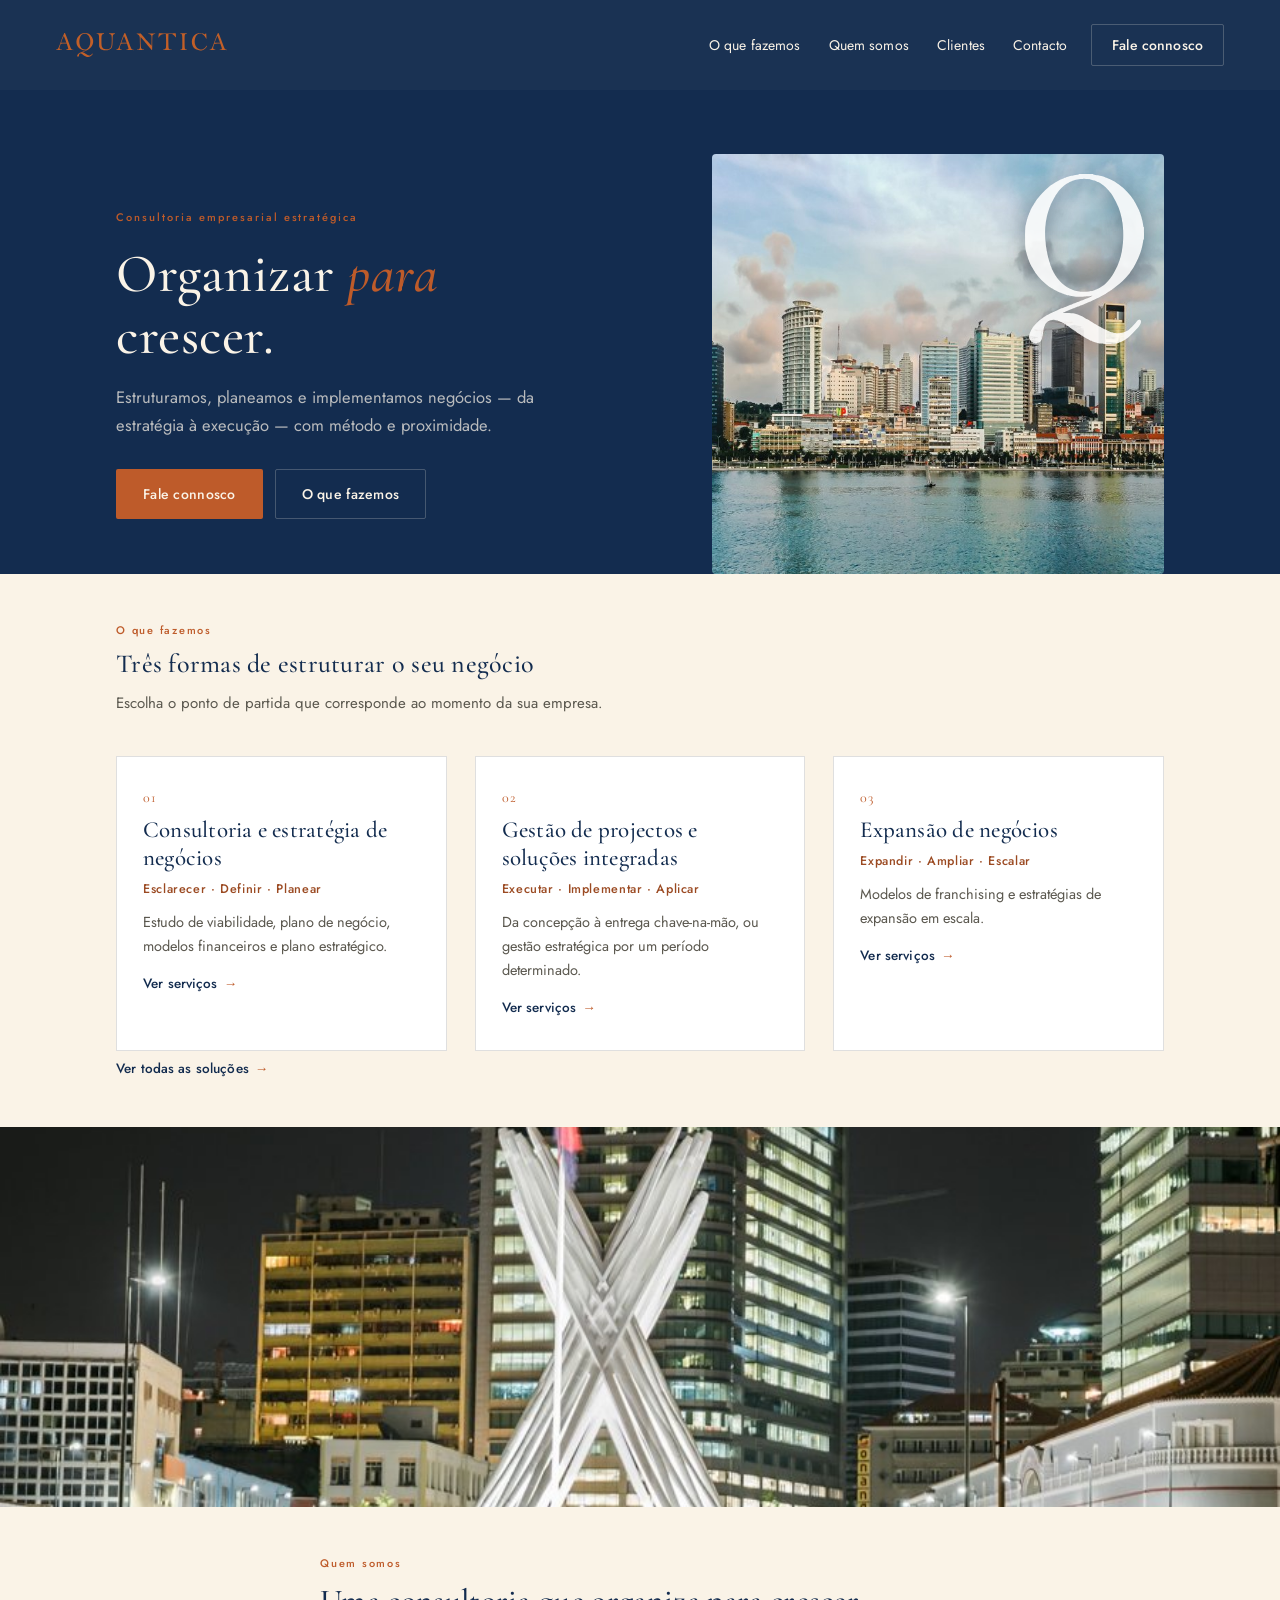
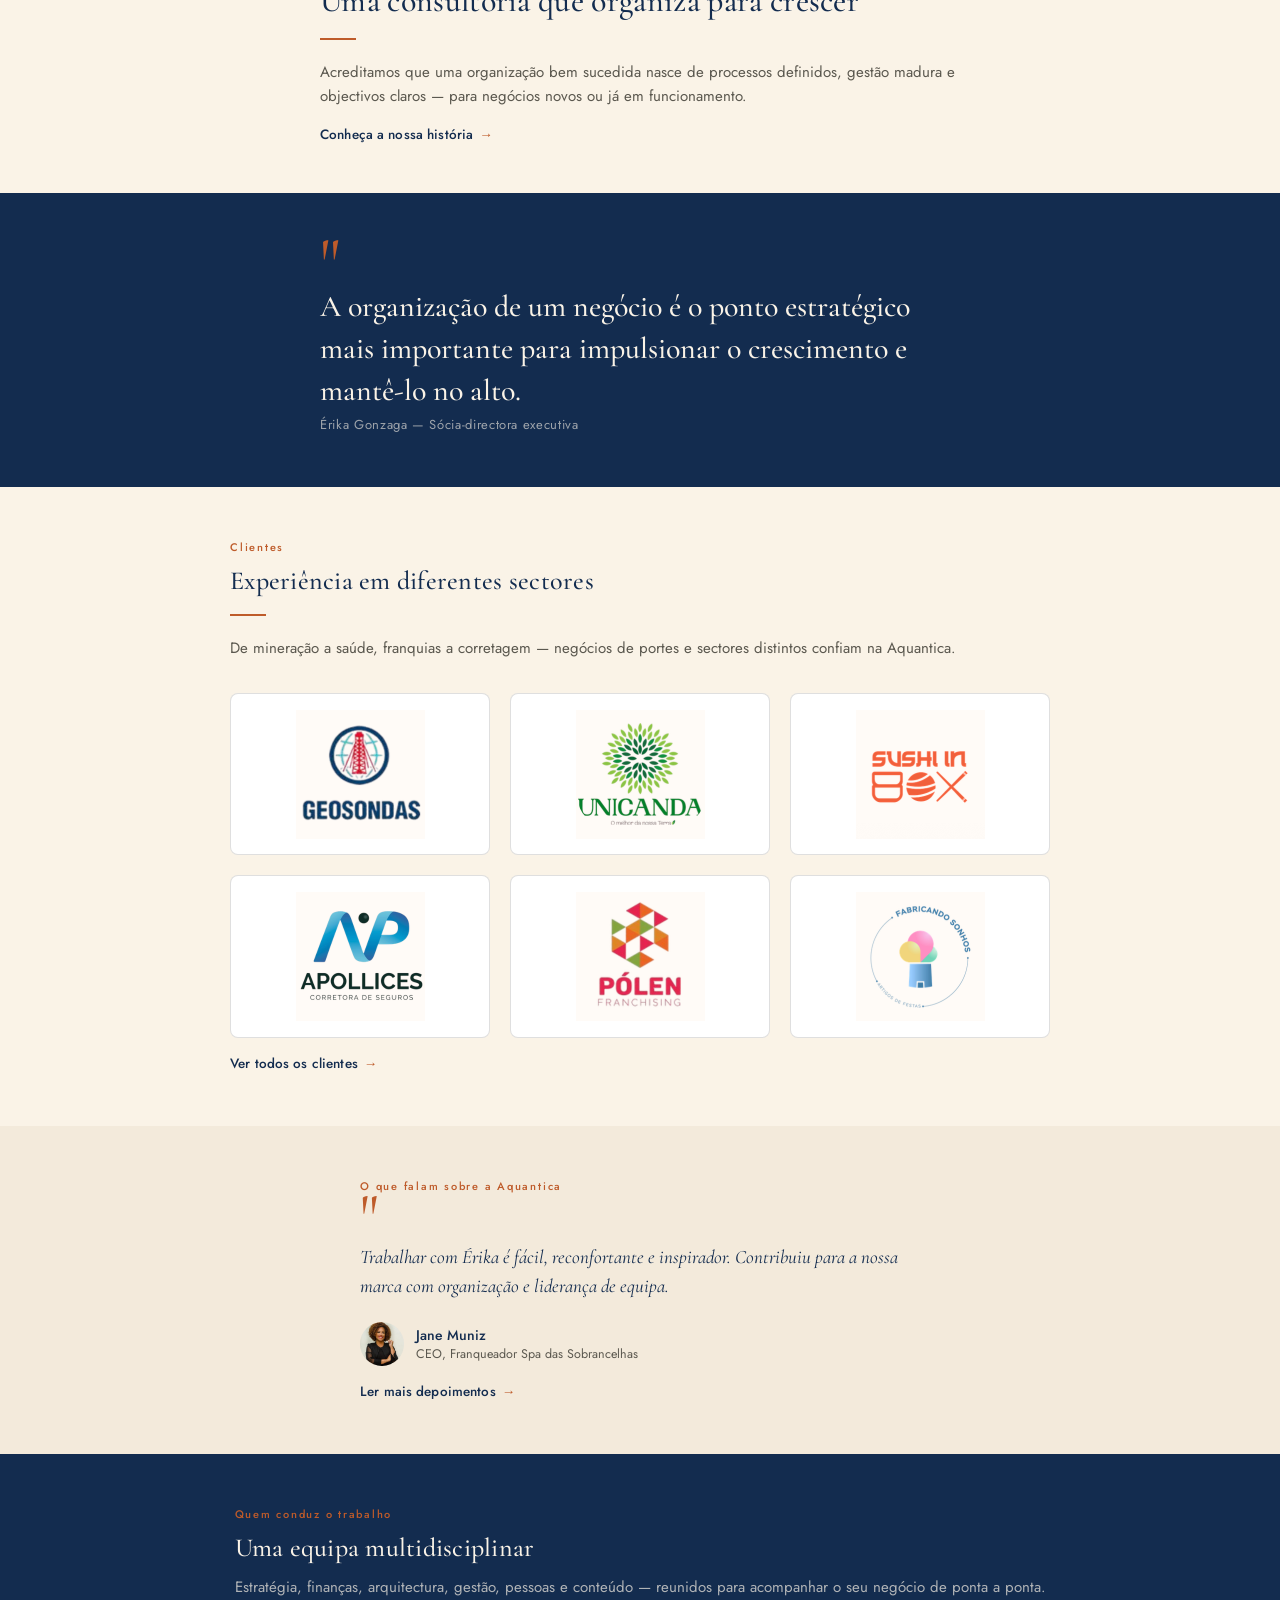
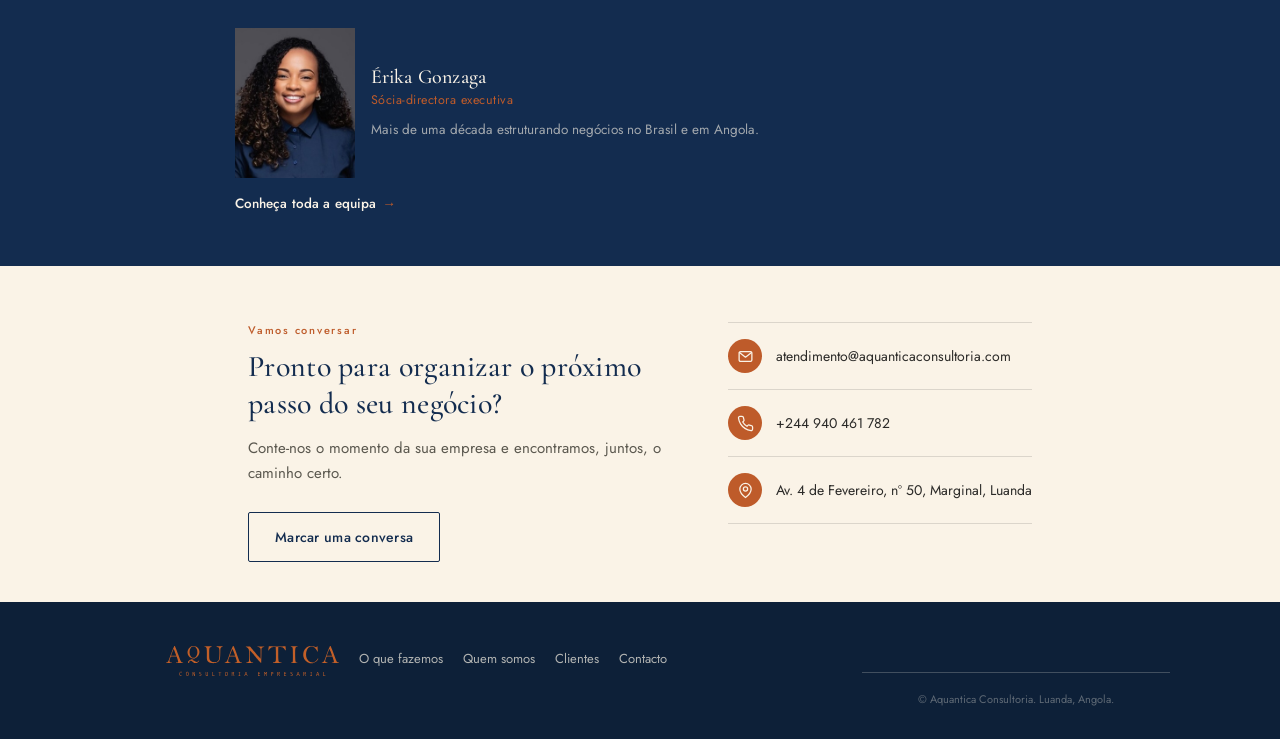
==== commit 08a9ff37: "Second commit after minor changes" ====
--- a/index.html
+++ b/index.html
@@ -42,7 +42,7 @@
         </div>
       </div>
       <div class="hero-photo-wrap">
-        <span class="q-mark">Q</span>
+        <img class="q-mark" src="images/monograma.svg" alt="" aria-hidden="true">
         <div class="hero-photo"></div>
       </div>
     </div>
@@ -175,9 +175,18 @@
     </div>
 
     <div class="contact-details">
-      <div class="contact-row"><span class="ic">@</span> atendimento@aquanticaconsultoria.com</div>
-      <div class="contact-row"><span class="ic">·</span> +244 940 461 782</div>
-      <div class="contact-row"><span class="ic">○</span> Av. 4 de Fevereiro, nº 50, Marginal, Luanda</div>
+      <div class="contact-row">
+        <span class="ic" aria-hidden="true"><svg viewBox="0 0 24 24"><rect x="3" y="5" width="18" height="14" rx="2"/><path d="m3.5 6.5 8.5 6.5 8.5-6.5"/></svg></span>
+        atendimento@aquanticaconsultoria.com
+      </div>
+      <div class="contact-row">
+        <span class="ic" aria-hidden="true"><svg viewBox="0 0 24 24"><path d="M22 16.92v3a2 2 0 0 1-2.18 2 19.8 19.8 0 0 1-8.63-3.07 19.5 19.5 0 0 1-6-6A19.8 19.8 0 0 1 2.12 4.2 2 2 0 0 1 4.11 2h3a2 2 0 0 1 2 1.72c.13.96.36 1.9.7 2.81a2 2 0 0 1-.45 2.11L8.09 9.91a16 16 0 0 0 6 6l1.27-1.27a2 2 0 0 1 2.11-.45c.91.34 1.85.57 2.81.7A2 2 0 0 1 22 16.92Z"/></svg></span>
+        +244 940 461 782
+      </div>
+      <div class="contact-row">
+        <span class="ic" aria-hidden="true"><svg viewBox="0 0 24 24"><path d="M20 10c0 6-8 12-8 12s-8-6-8-12a8 8 0 0 1 16 0Z"/><circle cx="12" cy="10" r="3"/></svg></span>
+        Av. 4 de Fevereiro, nº 50, Marginal, Luanda
+      </div>
     </div>
     </div>
   </section>
@@ -186,8 +195,7 @@
   <footer>
     <div class="footer-inner">
     <div>
-    <div class="word-mark"><img src="images/logo-aquantica.svg" alt="Aquantica"></div>
-    <span class="tagline">Consultoria empresarial</span>
+    <div class="word-mark"><img src="images/logo-aquantica-with-text.svg" alt="Aquantica — Consultoria empresarial"></div>
     </div>
     <ul>
       <li><a href="#solucoes">O que fazemos</a></li>
--- a/styles.css
+++ b/styles.css
@@ -152,16 +152,14 @@
   margin-top:36px;
 }
 .hero .q-mark{
-  font-family:'Cormorant Garamond', serif;
-  font-size:90px;
-  line-height:0.7;
-  color:var(--cream);
+  height:100px;
+  width:auto;
+  display:block;
   opacity:0.85;
   position:absolute;
   top:14px; right:14px;
-  font-weight:500;
   z-index:2;
-  text-shadow:0 2px 12px rgba(13,32,56,0.55);
+  filter:drop-shadow(0 2px 12px rgba(13,32,56,0.55));
 }
 .hero .eyebrow{
   font-size:11px; letter-spacing:0.18em; color:var(--terracotta);
@@ -394,13 +392,21 @@
 }
 .contact-row:last-child{ border-bottom:1px solid var(--line); }
 .contact-row .ic{
-  width:30px; height:30px;
-  border:1px solid var(--terracotta);
+  width:34px; height:34px;
+  background:var(--terracotta);
   border-radius:50%;
   display:flex; align-items:center; justify-content:center;
-  color:var(--terracotta);
-  font-size:13px;
+  color:var(--cream);
   flex-shrink:0;
+}
+.contact-row .ic svg{
+  width:17px; height:17px;
+  display:block;
+  fill:none;
+  stroke:currentColor;
+  stroke-width:1.8;
+  stroke-linecap:round;
+  stroke-linejoin:round;
 }
 
 /* ---------- FOOTER ---------- */
@@ -410,15 +416,9 @@
   padding:36px 24px 28px;
 }
 footer .word-mark img{
-  height:22px;
+  height:30px;
   width:auto;
-  display:block;
-}
-footer .tagline{
-  font-size:11px;
-  letter-spacing:0.14em;
-  color:rgba(250,243,231,0.4);
-  margin-top:6px;
+  max-width:100%;
   display:block;
 }
 footer ul{
@@ -476,7 +476,7 @@
   .hero-photo{
     height:320px; border-radius:4px;
   }
-  .hero .q-mark{ top:16px; right:16px; font-size:130px; }
+  .hero .q-mark{ top:16px; right:16px; height:140px; }
 
   .city-band{ height:340px; }
 
@@ -506,6 +506,7 @@
   .contato p{ max-width:420px; }
 
   footer{ padding:44px 40px 32px; }
+  footer .word-mark img{ margin-right:20px; }
   footer .footer-inner{
     display:flex; justify-content:space-between; align-items:flex-start;
   }
@@ -535,7 +536,7 @@
   .hero h1{ font-size:54px; max-width:480px; }
   .hero p{ max-width:420px; }
   .hero-photo{ height:420px; }
-  .hero .q-mark{ font-size:150px; top:20px; right:20px; }
+  .hero .q-mark{ height:170px; top:20px; right:20px; }
 
   .city-band{ height:380px; }
 
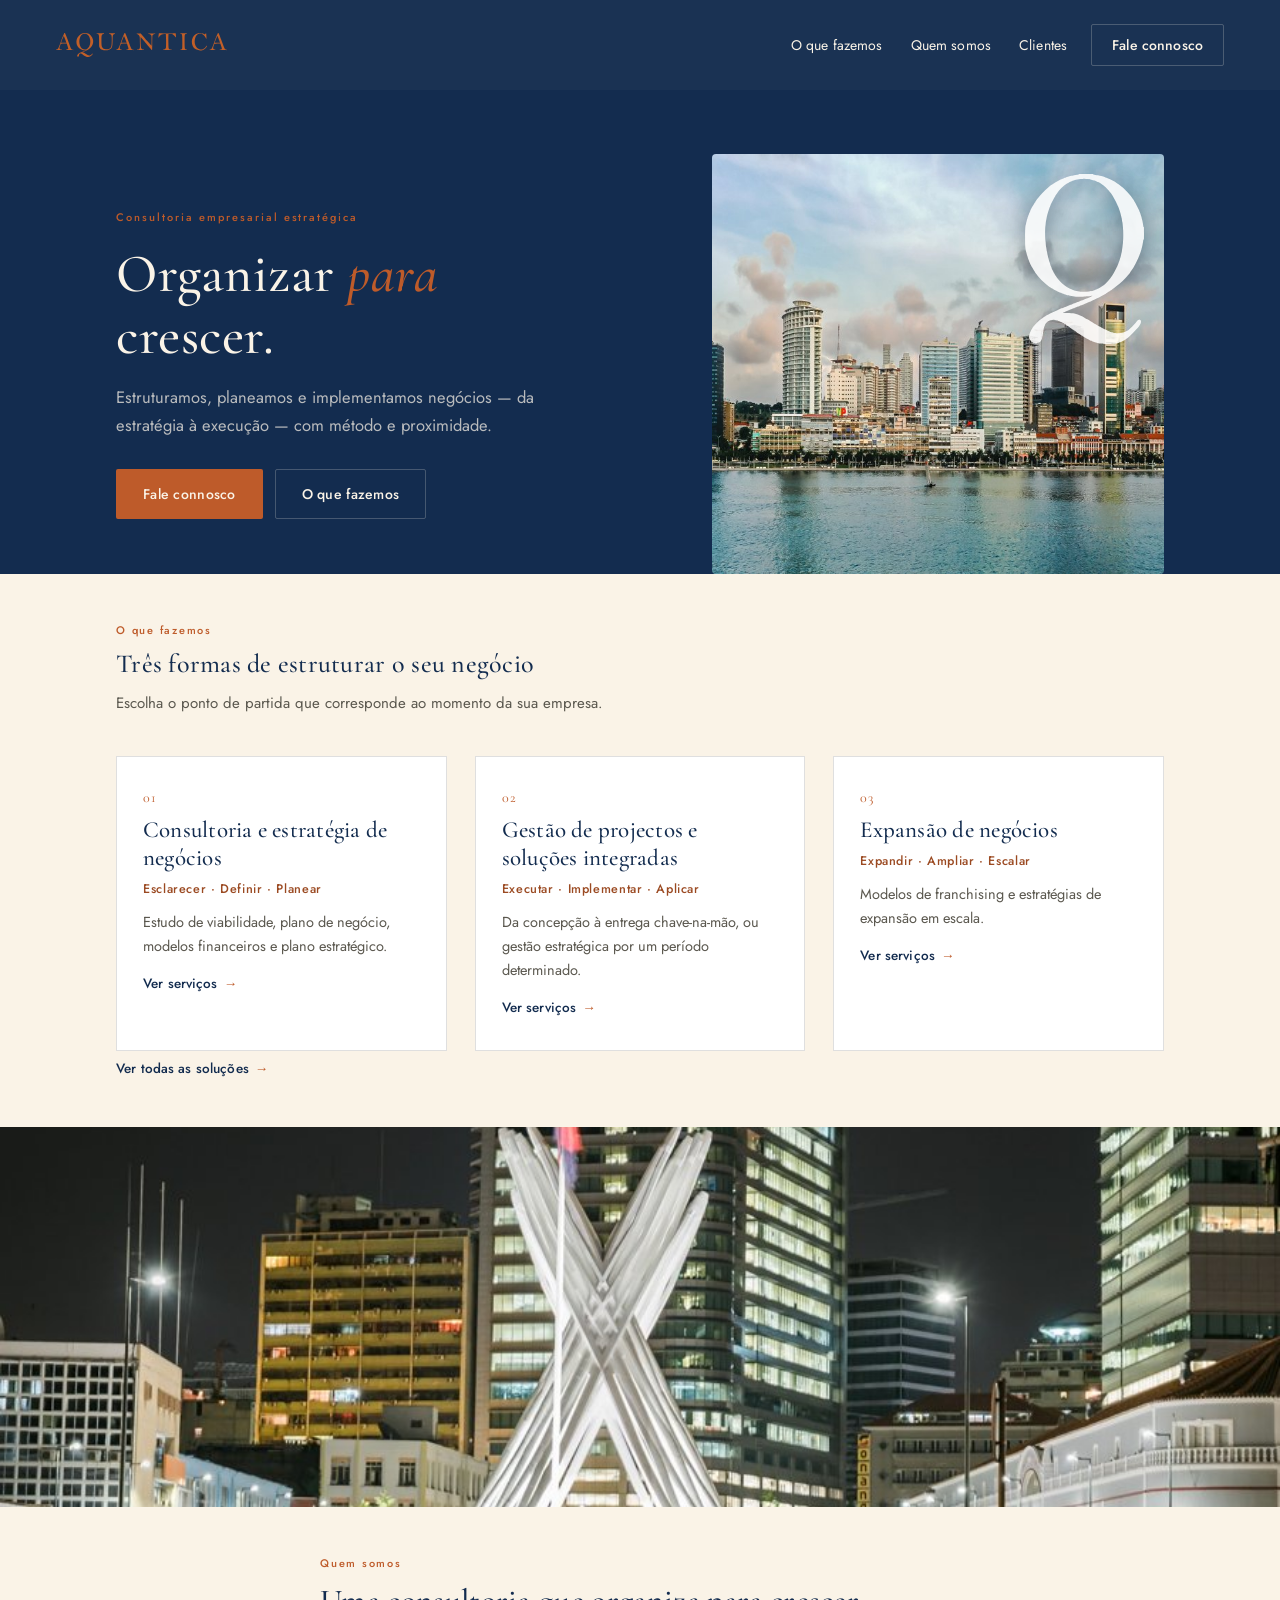
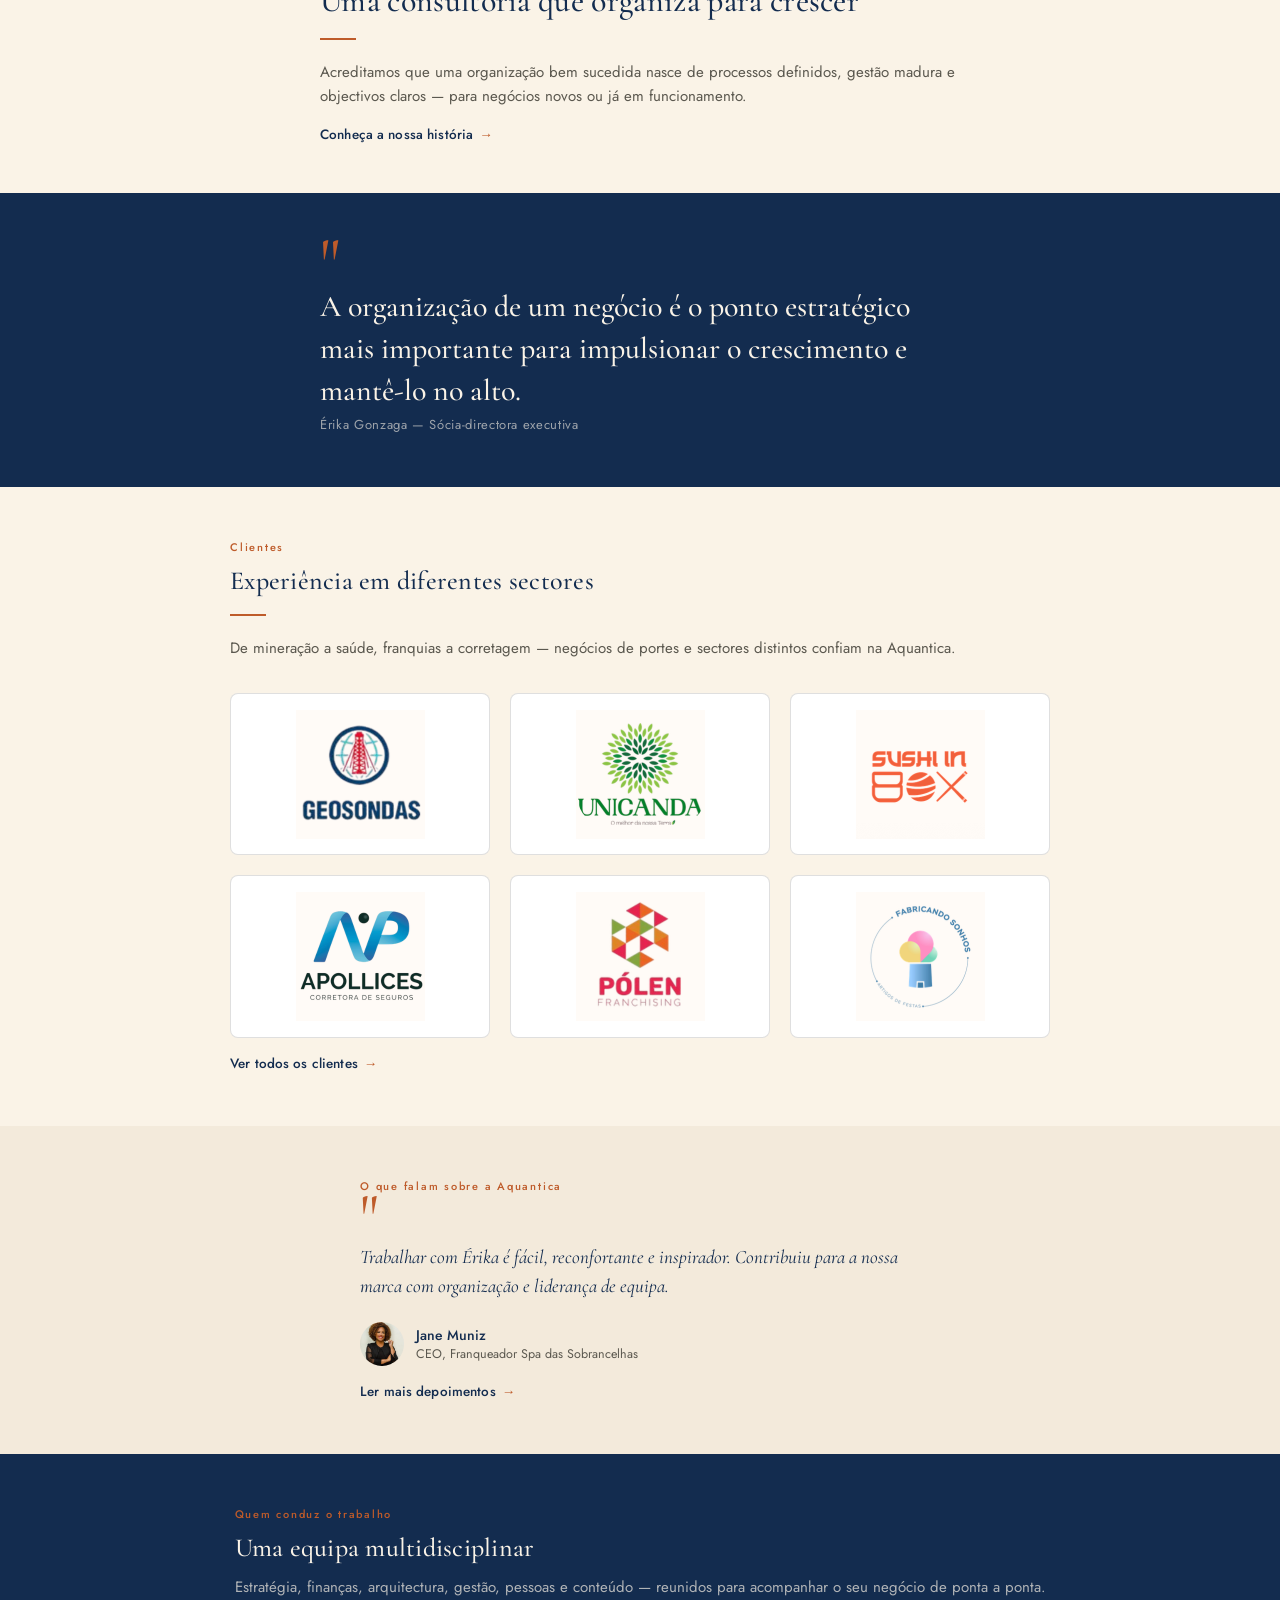
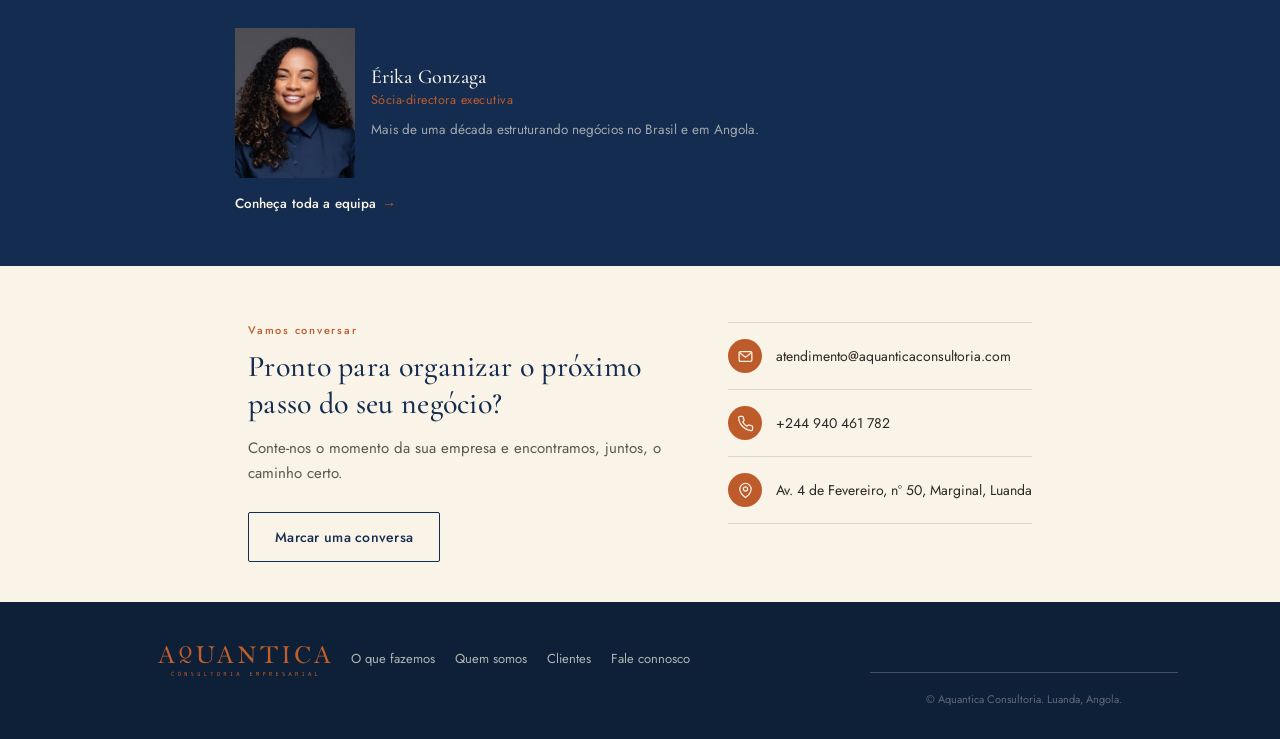
==== commit 5ad4ed5e: "Quem somos" ====
--- a/index.html
+++ b/index.html
@@ -4,7 +4,7 @@
 <meta charset="UTF-8">
 <meta name="viewport" content="width=device-width, initial-scale=1.0">
 <title>Aquantica — Home (mobile)</title>
-<link rel="stylesheet" href="styles.css">
+<link rel="stylesheet" href="css/styles.css">
 </head>
 <body>
 
@@ -19,9 +19,8 @@
     <div class="menu-panel" id="menuPanel">
       <ul>
         <li><a href="#solucoes">O que fazemos</a></li>
-        <li><a href="#quem-somos">Quem somos</a></li>
+        <li><a href="quem-somos.html">Quem somos</a></li>
         <li><a href="#clientes">Clientes</a></li>
-        <li><a href="#contato">Contacto</a></li>
       </ul>
       <div class="menu-cta-wrap">
         <a class="btn btn-outline-light menu-cta" href="#contato">Fale connosco</a>
@@ -199,9 +198,9 @@
     </div>
     <ul>
       <li><a href="#solucoes">O que fazemos</a></li>
-      <li><a href="#quem-somos">Quem somos</a></li>
+      <li><a href="quem-somos.html">Quem somos</a></li>
       <li><a href="#clientes">Clientes</a></li>
-      <li><a href="#contato">Contacto</a></li>
+      <li><a href="#contato">Fale connosco</a></li>
     </ul>
     </div>
     <div class="fine">© Aquantica Consultoria. Luanda, Angola.</div>
--- a/css/styles.css
+++ b/css/styles.css
@@ -0,0 +1,586 @@
+@import url('https://fonts.googleapis.com/css2?family=Cormorant+Garamond:ital,wght@0,400;0,500;0,600;1,400&family=Jost:wght@400;500;600&display=swap');
+
+:root{
+  --navy:#132C4F;
+  --navy-2:#0D2038;
+  --terracotta:#BE5B2A;
+  --terracotta-dark:#9B4A22;
+  --cream:#FAF3E7;
+  --cream-2:#F3EADB;
+  --blush:#F0DCC8;
+  --ink:#2B2A28;
+  --ink-soft:#5B584F;
+  --line:rgba(43,42,40,0.15);
+  --line-on-navy:rgba(250,243,231,0.22);
+}
+
+*{box-sizing:border-box; margin:0; padding:0;}
+
+body{
+  background:var(--cream);
+  color:var(--ink);
+  font-family:'Jost', sans-serif;
+  font-weight:400;
+  -webkit-font-smoothing:antialiased;
+}
+
+.frame{
+  max-width:430px;
+  margin:0 auto;
+  background:var(--cream);
+  position:relative;
+  overflow:hidden;
+}
+
+.container{
+  max-width:1160px;
+  margin:0 auto;
+  padding:0 24px;
+}
+
+h1,h2,h3,.serif{
+  font-family:'Cormorant Garamond', serif;
+  font-weight:500;
+  letter-spacing:0.01em;
+  color:var(--navy);
+}
+
+p{ line-height:1.65; color:var(--ink-soft); font-size:15px; }
+
+a{ color:inherit; text-decoration:none; }
+
+.section{ padding:48px 24px; }
+
+.kicker{
+  font-size:11px;
+  letter-spacing:0.16em;
+  color:var(--terracotta);
+  font-weight:500;
+  display:block;
+  margin-bottom:10px;
+}
+
+.rule{
+  width:36px;
+  height:2px;
+  background:var(--terracotta);
+  margin:18px 0 20px;
+}
+
+.btn{
+  display:inline-flex;
+  align-items:center;
+  gap:8px;
+  padding:14px 26px;
+  border-radius:2px;
+  font-family:'Jost', sans-serif;
+  font-size:14px;
+  font-weight:500;
+  letter-spacing:0.02em;
+  border:1px solid transparent;
+  cursor:pointer;
+}
+.btn-primary{ background:var(--terracotta); color:var(--cream); }
+.btn-outline-light{ background:transparent; color:var(--cream); border-color:var(--line-on-navy); }
+.btn-outline-dark{ background:transparent; color:var(--navy); border-color:var(--navy); }
+
+.text-link{
+  display:inline-flex; align-items:center; gap:6px;
+  font-size:13.5px; font-weight:500; letter-spacing:0.01em;
+  margin-top:16px;
+}
+.text-link.on-cream{ color:var(--navy); }
+.text-link.on-navy{ color:var(--cream); }
+.text-link .arrow{ color:var(--terracotta); transition:transform 0.15s; }
+
+/* ---------- NAV ---------- */
+.nav{
+  position:sticky; top:0; z-index:50;
+  background:rgba(19,44,79,0.97);
+  padding:16px 20px;
+  display:flex; align-items:center; justify-content:space-between;
+  flex-wrap:wrap;
+}
+.nav .word-mark{
+  display:flex;
+  align-items:center;
+}
+.nav .word-mark img{
+  height:20px;
+  width:auto;
+  display:block;
+}
+.burger{
+  width:26px; height:18px; position:relative; cursor:pointer;
+}
+.burger i{
+  display:block; height:1.5px; width:100%; background:var(--cream);
+  position:absolute; left:0;
+}
+.burger i:nth-child(1){ top:0; }
+.burger i:nth-child(2){ top:8px; }
+.burger i:nth-child(3){ top:16px; }
+
+.menu-panel{
+  position:absolute;
+  top:100%; left:0; right:0;
+  background:var(--navy);
+  max-height:0;
+  overflow:hidden;
+  transition:max-height 0.35s ease;
+}
+.menu-panel.open{ max-height:320px; }
+.menu-panel ul{ list-style:none; padding:8px 24px 24px; }
+.menu-panel li{ border-bottom:1px solid var(--line-on-navy); }
+.menu-panel a{
+  display:block; padding:16px 16px; color:var(--cream);
+  font-size:16px; letter-spacing:0.01em;
+}
+.menu-cta-wrap{ padding:0 24px 20px; }
+.menu-cta-wrap .btn{ width:100%; justify-content:center; }
+
+/* ---------- HERO ---------- */
+.hero{
+  background:var(--navy);
+  color:var(--cream);
+  padding:56px 24px 0;
+  position:relative;
+}
+.hero-inner{ position:relative; }
+.hero-photo-wrap{
+  position:relative;
+  margin-top:36px;
+}
+.hero .q-mark{
+  height:100px;
+  width:auto;
+  display:block;
+  opacity:0.85;
+  position:absolute;
+  top:14px; right:14px;
+  z-index:2;
+  filter:drop-shadow(0 2px 12px rgba(13,32,56,0.55));
+}
+.hero .eyebrow{
+  font-size:11px; letter-spacing:0.18em; color:var(--terracotta);
+  font-weight:500; margin-bottom:18px; display:block;
+  position:relative; z-index:2;
+}
+.hero h1{
+  font-size:38px;
+  line-height:1.14;
+  color:var(--cream);
+  max-width:280px;
+  position:relative; z-index:2;
+}
+.hero h1 em{
+  font-style:italic; color:var(--terracotta);
+}
+.hero p{
+  color:rgba(250,243,231,0.72);
+  max-width:300px;
+  margin-top:18px;
+  font-size:15.5px;
+  position:relative; z-index:2;
+}
+.hero .cta-row{
+  display:flex; gap:12px; margin-top:30px; position:relative; z-index:2;
+  flex-wrap:wrap;
+}
+.hero-photo{
+  height:230px;
+  background-size:cover;
+  background-position:center;
+  position:relative;
+}
+
+/* ---------- QUEM SOMOS ---------- */
+.quem-somos{
+  background:var(--cream);
+}
+.quem-somos p{ margin-top:14px; }
+
+/* ---------- FAIXA URBANA ---------- */
+.city-band{
+  height:280px;
+  background-size:cover;
+  background-position:center;
+}
+
+/* ---------- MANIFESTO STRIP ---------- */
+.manifesto{
+  background:var(--navy);
+  color:var(--cream);
+  padding:52px 24px;
+  position:relative;
+}
+.manifesto .quote-mark{
+  font-family:'Cormorant Garamond', serif;
+  font-size:70px;
+  color:var(--terracotta);
+  line-height:0.5;
+  margin-bottom:6px;
+  display:block;
+}
+.manifesto blockquote{
+  font-family:'Cormorant Garamond', serif;
+  font-size:24px;
+  line-height:1.4;
+  font-weight:500;
+  color:var(--cream);
+}
+.manifesto .attrib{
+  margin-top:18px;
+  font-size:13px;
+  letter-spacing:0.05em;
+  color:rgba(250,243,231,0.6);
+}
+
+/* ---------- SOLUÇÕES ---------- */
+.solucoes{ background:var(--cream); }
+.solucoes .head p{ margin-top:12px; }
+
+.pillar{
+  margin-top:26px;
+  border:1px solid var(--line);
+  background:#fff;
+  padding:26px 22px;
+  position:relative;
+}
+.pillar .num{
+  font-family:'Cormorant Garamond', serif;
+  font-size:14px;
+  color:var(--terracotta);
+  letter-spacing:0.08em;
+  display:block;
+  margin-bottom:10px;
+}
+.pillar h3{ font-size:22px; margin-bottom:8px; }
+.pillar .verbs{
+  font-size:12.5px;
+  letter-spacing:0.05em;
+  color:var(--terracotta-dark);
+  font-weight:500;
+  margin-bottom:12px;
+}
+.pillar p{ font-size:14.5px; }
+
+/* ---------- CLIENTES ---------- */
+.clientes{
+  background:var(--cream);
+  padding:52px 24px;
+}
+.logo-grid{
+  margin-top:24px;
+  display:grid;
+  grid-template-columns:repeat(2, 1fr);
+  gap:12px;
+}
+.logo-cell{
+  background:#fff;
+  border:1px solid var(--line);
+  border-radius:8px;
+  aspect-ratio:1.5;
+  display:flex; align-items:center; justify-content:center;
+}
+.logo-cell img{
+  max-width:50%; max-height:100%;
+  object-fit:contain;
+}
+
+/* ---------- DEPOIMENTO ---------- */
+.depoimento{
+  background:var(--cream-2);
+  padding:52px 24px;
+}
+.depoimento .quote-mark{
+  font-family:'Cormorant Garamond', serif;
+  font-size:64px;
+  color:var(--terracotta);
+  line-height:0.4;
+  display:block;
+  margin-bottom:14px;
+}
+.depoimento blockquote{
+  font-family:'Cormorant Garamond', serif;
+  font-size:19px;
+  line-height:1.5;
+  color:var(--navy);
+  font-style:italic;
+}
+.depoimento .signee{
+  margin-top:22px;
+  display:flex;
+  align-items:center;
+  gap:12px;
+}
+.depoimento .avatar{
+  width:44px; height:44px;
+  border-radius:50%;
+  background-size:cover;
+  background-position:center;
+  flex-shrink:0;
+}
+.depoimento .signee .name{
+  font-size:14px; font-weight:500; color:var(--navy);
+}
+.depoimento .signee .role{
+  font-size:12.5px; color:var(--ink-soft);
+}
+
+/* ---------- EQUIPE ---------- */
+.equipe{
+  background:var(--navy);
+  color:var(--cream);
+  padding:52px 24px;
+}
+.equipe p{ color:rgba(250,243,231,0.68); margin-top:12px; }
+.lead-card{
+  margin-top:28px;
+  display:flex;
+  gap:16px;
+  align-items:flex-start;
+}
+.lead-photo{
+  width:96px; height:120px;
+  background-size:cover; background-position:center top;
+  flex-shrink:0;
+}
+.lead-info h3{ color:var(--cream); font-size:20px; }
+.lead-info .role{
+  color:var(--terracotta);
+  font-size:12.5px;
+  letter-spacing:0.04em;
+  margin-top:2px;
+  display:block;
+}
+.lead-info p{
+  font-size:13.5px;
+  margin-top:10px;
+  color:rgba(250,243,231,0.62);
+}
+
+/* ---------- CONTATO / CTA FINAL ---------- */
+.contato{
+  background:var(--cream);
+  padding:56px 24px 40px;
+  text-align:center;
+}
+.contato h2{
+  font-size:30px;
+  max-width:280px;
+  margin:0 auto;
+}
+.contato p{
+  max-width:300px;
+  margin:14px auto 0;
+}
+.contato .btn{ margin-top:26px; }
+.contact-details{
+  margin-top:40px;
+  text-align:left;
+  display:flex;
+  flex-direction:column;
+  gap:0;
+}
+.contact-row{
+  display:flex; align-items:center; gap:14px;
+  padding:16px 0;
+  border-top:1px solid var(--line);
+  font-size:14px;
+  color:var(--ink);
+}
+.contact-row:last-child{ border-bottom:1px solid var(--line); }
+.contact-row .ic{
+  width:34px; height:34px;
+  background:var(--terracotta);
+  border-radius:50%;
+  display:flex; align-items:center; justify-content:center;
+  color:var(--cream);
+  flex-shrink:0;
+}
+.contact-row .ic svg{
+  width:17px; height:17px;
+  display:block;
+  fill:none;
+  stroke:currentColor;
+  stroke-width:1.8;
+  stroke-linecap:round;
+  stroke-linejoin:round;
+}
+
+/* ---------- FOOTER ---------- */
+footer{
+  background:var(--navy-2);
+  color:rgba(250,243,231,0.55);
+  padding:36px 24px 28px;
+}
+footer .word-mark img{
+  height:30px;
+  width:auto;
+  max-width:100%;
+  display:block;
+}
+footer ul{
+  list-style:none;
+  margin-top:26px;
+  display:flex;
+  flex-wrap:wrap;
+  gap:16px 20px;
+}
+footer a{ font-size:13px; color:rgba(250,243,231,0.7); }
+footer .fine{
+  margin-top:26px;
+  font-size:11px;
+  color:rgba(250,243,231,0.35);
+  border-top:1px solid var(--line-on-navy);
+  padding-top:18px;
+}
+/* =========================================================
+   TABLET (≥768px)
+========================================================= */
+@media (min-width:768px){
+  .frame{ max-width:100%; }
+
+  .nav{ padding:20px 40px; }
+  .nav .word-mark img{ height:24px; }
+  .burger{ display:none; }
+  .menu-panel{
+    position:static;
+    max-height:none; overflow:visible; background:transparent;
+    display:flex; align-items:center; gap:24px;
+    width:auto;
+  }
+  .menu-panel ul{
+    display:flex; padding:0; gap:28px; list-style:none;
+  }
+  .menu-panel li{ border-bottom:none; }
+  .menu-panel a{ padding:0; font-size:14px; }
+  .menu-cta-wrap{ padding:0; }
+  .menu-cta-wrap .btn{ width:auto; padding:10px 20px; }
+
+  .section, .hero, .manifesto, .clientes, .depoimento, .equipe, .contato{
+    padding-left:40px; padding-right:40px;
+  }
+
+  .hero{ padding-top:64px; }
+  .hero-inner{
+    display:grid;
+    grid-template-columns:1.1fr 1fr;
+    gap:40px;
+    align-items:center;
+  }
+  .hero h1{ font-size:46px; max-width:420px; }
+  .hero p{ max-width:400px; font-size:16.5px; }
+  .hero-photo-wrap{ margin-top:0; }
+  .hero-photo{
+    height:320px; border-radius:4px;
+  }
+  .hero .q-mark{ top:16px; right:16px; height:140px; }
+
+  .city-band{ height:340px; }
+
+  .quem-somos, .manifesto{ text-align:left; }
+  .quem-somos h2{ max-width:520px; }
+  .quem-somos p{ max-width:520px; }
+
+  .manifesto blockquote{ max-width:560px; font-size:28px; }
+
+  .solucoes .head{ max-width:560px; }
+  .pillar-grid{
+    display:grid;
+    grid-template-columns:repeat(3, 1fr);
+    gap:20px;
+    margin-top:30px;
+  }
+  .pillar{ margin-top:0; }
+
+  .logo-grid{ grid-template-columns:repeat(3, 1fr); }
+
+  .depoimento blockquote{ max-width:560px; }
+
+  .lead-card{ align-items:center; }
+  .lead-photo{ width:120px; height:150px; }
+
+  .contato h2{ max-width:420px; }
+  .contato p{ max-width:420px; }
+
+  footer{ padding:44px 40px 32px; }
+  footer .word-mark img{ margin-right:20px; }
+  footer .footer-inner{
+    display:flex; justify-content:space-between; align-items:flex-start;
+  }
+  footer ul{ margin-top:0; }
+}
+
+/* =========================================================
+   DESKTOP (≥1024px)
+========================================================= */
+@media (min-width:1024px){
+  .nav{ padding:24px 56px; }
+  .section, .manifesto, .clientes, .depoimento, .equipe, .contato{
+    padding-left:0; padding-right:0;
+  }
+  .hero{ padding-left:0; padding-right:0; }
+
+  .hero-inner, .quem-somos-inner, .manifesto-inner, .solucoes-inner,
+  .clientes-inner, .depoimento-inner, .equipe-inner, .contato-inner,
+  .footer-inner{
+    max-width:1160px;
+    margin:0 auto;
+    padding-left:56px;
+    padding-right:56px;
+  }
+
+  .hero-inner{ grid-template-columns:1fr 0.85fr; gap:64px; }
+  .hero h1{ font-size:54px; max-width:480px; }
+  .hero p{ max-width:420px; }
+  .hero-photo{ height:420px; }
+  .hero .q-mark{ height:170px; top:20px; right:20px; }
+
+  .city-band{ height:380px; }
+
+  .quem-somos{ display:flex; justify-content:center; }
+  .quem-somos h2{ font-size:32px; max-width:640px; }
+  .quem-somos p{ max-width:640px; }
+
+  .manifesto{ display:flex; justify-content:center; }
+  .manifesto blockquote{ max-width:640px; font-size:30px; }
+
+  .solucoes{ display:flex; justify-content:center; }
+  .pillar-grid{ gap:28px; margin-top:40px; }
+  .pillar{ padding:32px 26px; }
+  .pillar h3{ font-size:23px; }
+
+  .clientes{ display:flex; justify-content:center; }
+  .logo-grid{ grid-template-columns:repeat(3, 1fr); gap:20px; margin-top:32px; }
+  .logo-cell{ aspect-ratio:1.6; }
+
+  .depoimento{ display:flex; justify-content:center; }
+
+  .equipe{ display:flex; justify-content:center; }
+  .lead-card{ max-width:640px; }
+
+  .contato{ display:flex; justify-content:center; text-align:left; }
+  .contato-inner{ display:flex; justify-content:space-between; align-items:flex-start; gap:60px; text-align:left; }
+  .contato h2{ margin:0; }
+  .contato p{ margin:14px 0 0; }
+  .contato .btn{ margin-top:26px; }
+  .contact-details{ margin-top:0; flex:1; max-width:380px; }
+
+  footer{ display:flex; justify-content:center; }
+  footer .footer-inner{ max-width:1160px; padding:0 56px; }
+  footer .fine{ max-width:1160px; margin-left:auto; margin-right:auto; padding-left:56px; padding-right:56px; box-sizing:border-box; }
+}
+
+/* =========================================================
+   UTILIDADES / IMAGENS
+========================================================= */
+.section-title{ font-size:26px; }
+.equipe .section-title{ color:var(--cream); }
+.text-link.tight{ margin-top:8px; }
+
+.hero-photo{ background-image:url('../images/hero-luanda.jpg'); }
+.city-band{ background-image:url('../images/luanda-night.jpg'); }
+.depoimento .avatar{ background-image:url('../images/jane-muniz.jpg'); }
+.lead-photo{ background-image:url('../images/erika-portrait.jpg'); }
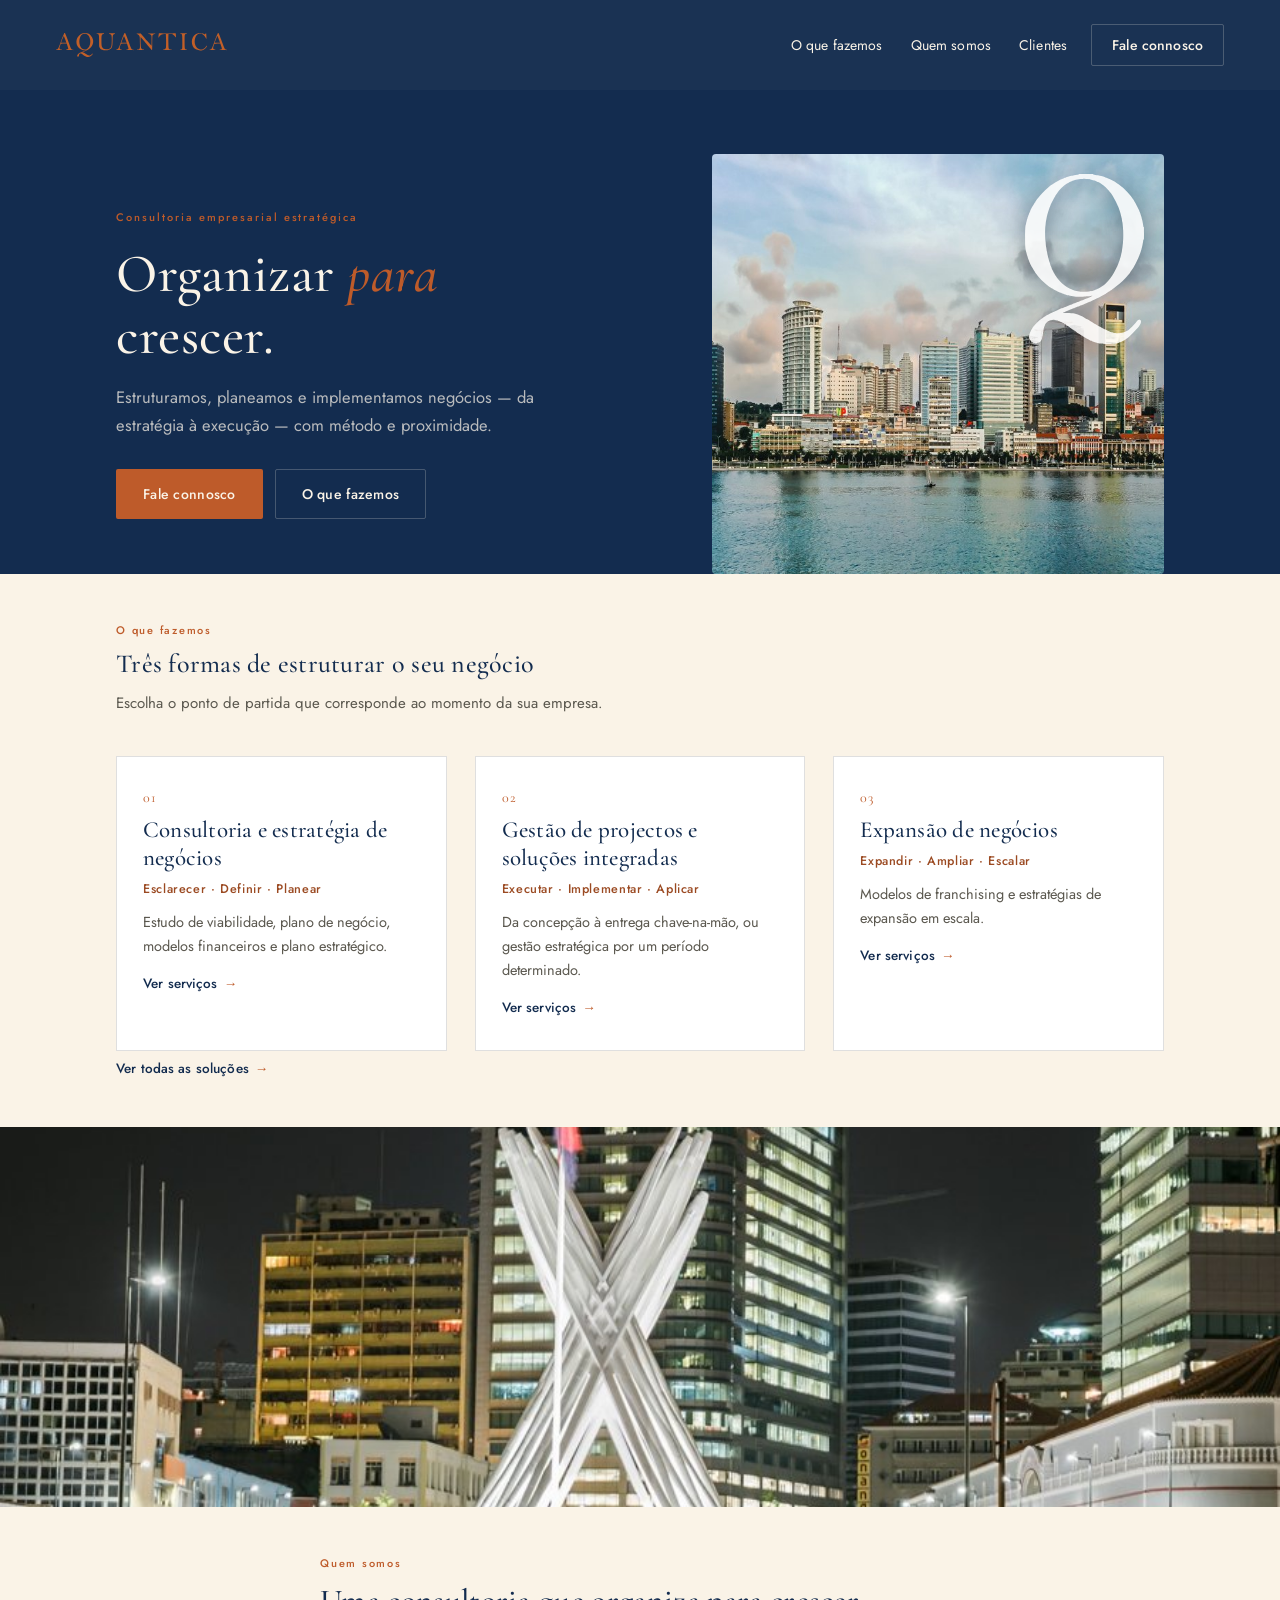
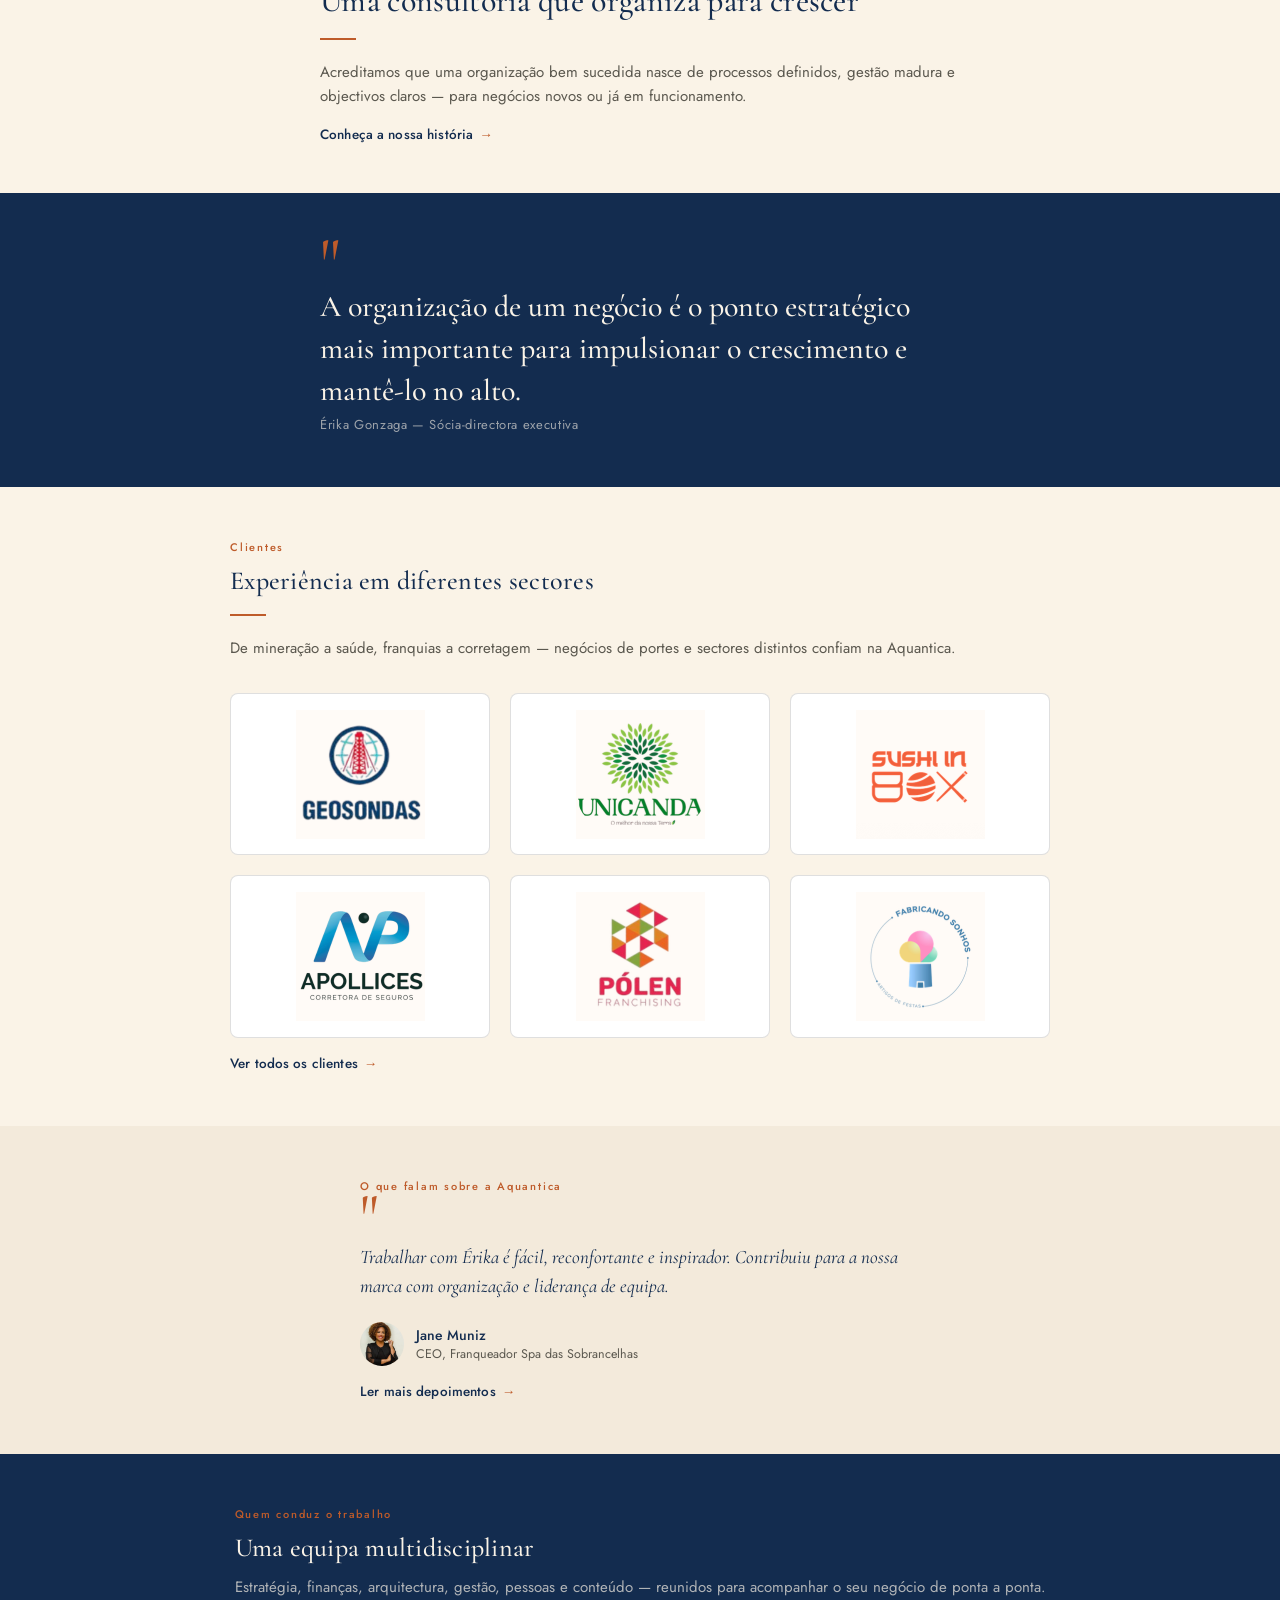
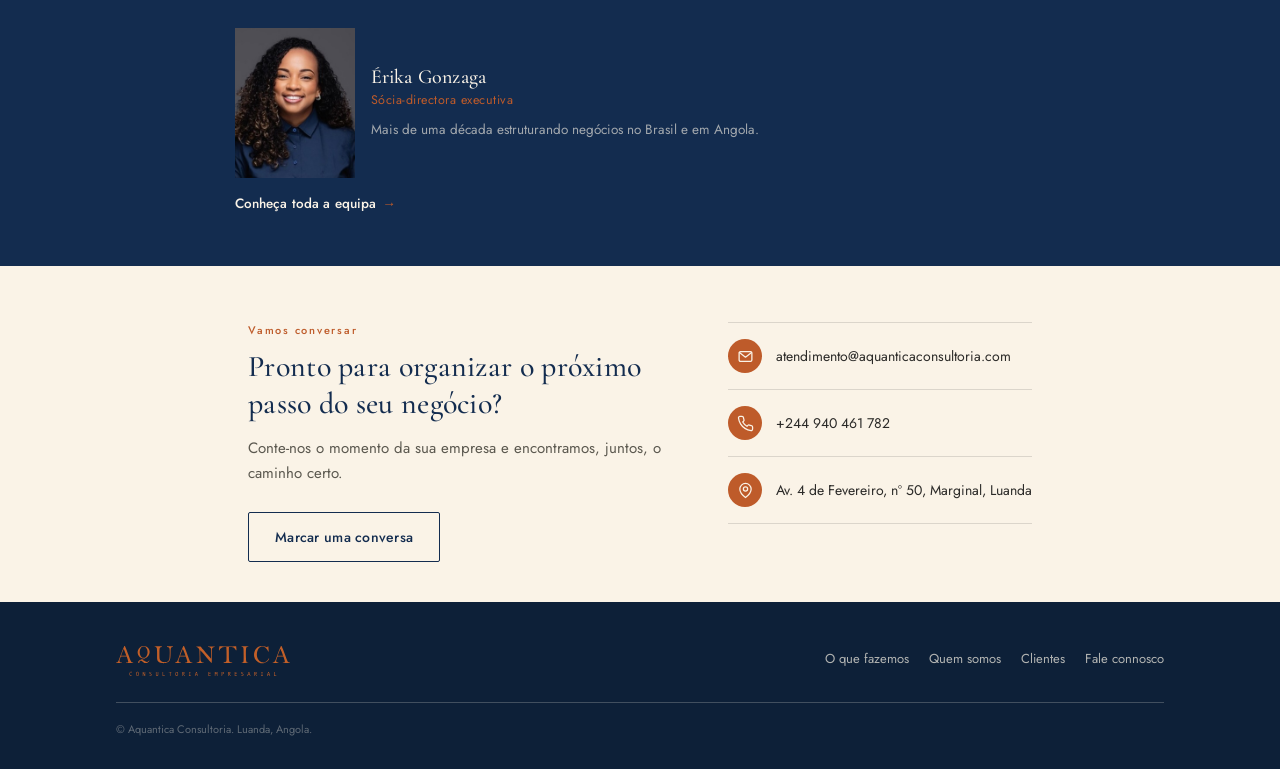
==== commit 85f356e0: "new pages" ====
--- a/index.html
+++ b/index.html
@@ -4,29 +4,31 @@
 <meta charset="UTF-8">
 <meta name="viewport" content="width=device-width, initial-scale=1.0">
 <title>Aquantica — Home (mobile)</title>
-<link rel="stylesheet" href="css/styles.css">
+<link rel="stylesheet" href="/css/styles.css">
 </head>
 <body>
 
 <div class="frame">
 
   <!-- NAV -->
-  <div class="nav" id="nav">
-    <a class="word-mark" href="#"><img src="images/logo-aquantica.svg" alt="Aquantica"></a>
-    <div class="burger" id="burgerBtn" role="button" aria-label="Abrir menu" aria-expanded="false">
+  <nav class="nav" id="nav" aria-label="Navegação principal">
+    <a class="word-mark" href="/"><img src="/images/logo-aquantica.svg" alt="Aquantica"></a>
+    <button class="burger" id="burgerBtn" type="button" aria-label="Abrir menu" aria-expanded="false" aria-controls="menuPanel">
       <i></i><i></i><i></i>
-    </div>
+    </button>
     <div class="menu-panel" id="menuPanel">
       <ul>
-        <li><a href="#solucoes">O que fazemos</a></li>
-        <li><a href="quem-somos.html">Quem somos</a></li>
-        <li><a href="#clientes">Clientes</a></li>
+        <li><a href="/o-que-fazemos">O que fazemos</a></li>
+        <li><a href="/quem-somos">Quem somos</a></li>
+        <li><a href="/clientes">Clientes</a></li>
       </ul>
       <div class="menu-cta-wrap">
-        <a class="btn btn-outline-light menu-cta" href="#contato">Fale connosco</a>
-      </div>
-    </div>
-  </div>
+        <a class="btn btn-outline-light menu-cta" href="/#contato">Fale connosco</a>
+      </div>
+    </div>
+  </nav>
+
+  <main>
 
   <!-- HERO -->
   <section class="hero">
@@ -41,7 +43,7 @@
         </div>
       </div>
       <div class="hero-photo-wrap">
-        <img class="q-mark" src="images/monograma.svg" alt="" aria-hidden="true">
+        <img class="q-mark" src="/images/monograma.svg" alt="" aria-hidden="true">
         <div class="hero-photo"></div>
       </div>
     </div>
@@ -117,12 +119,12 @@
     <div class="rule"></div>
     <p>De mineração a saúde, franquias a corretagem — negócios de portes e sectores distintos confiam na Aquantica.</p>
     <div class="logo-grid">
-      <div class="logo-cell"><img src="images/logos/geosondas.png" alt="Geosondas"></div>
-      <div class="logo-cell"><img src="images/logos/unicanda.png" alt="Unicanda"></div>
-      <div class="logo-cell"><img src="images/logos/sushi-in-box.png" alt="Sushi In Box"></div>
-      <div class="logo-cell"><img src="images/logos/apollices.png" alt="Apollices"></div>
-      <div class="logo-cell"><img src="images/logos/polen.png" alt="Pólen Franchising"></div>
-      <div class="logo-cell"><img src="images/logos/fabricando-sonhos.png" alt="Fabricando Sonhos"></div>
+      <div class="logo-cell"><img src="/images/logos/geosondas.png" alt="Geosondas"></div>
+      <div class="logo-cell"><img src="/images/logos/unicanda.png" alt="Unicanda"></div>
+      <div class="logo-cell"><img src="/images/logos/sushi-in-box.png" alt="Sushi In Box"></div>
+      <div class="logo-cell"><img src="/images/logos/apollices.png" alt="Apollices"></div>
+      <div class="logo-cell"><img src="/images/logos/polen.png" alt="Pólen Franchising"></div>
+      <div class="logo-cell"><img src="/images/logos/fabricando-sonhos.png" alt="Fabricando Sonhos"></div>
     </div>
     <a class="text-link on-cream" href="/clientes">Ver todos os clientes <span class="arrow">→</span></a>
     </div>
@@ -190,17 +192,19 @@
     </div>
   </section>
 
+  </main>
+
   <!-- FOOTER -->
   <footer>
     <div class="footer-inner">
     <div>
-    <div class="word-mark"><img src="images/logo-aquantica-with-text.svg" alt="Aquantica — Consultoria empresarial"></div>
+    <div class="word-mark"><img src="/images/logo-aquantica-with-text.svg" alt="Aquantica — Consultoria empresarial"></div>
     </div>
     <ul>
-      <li><a href="#solucoes">O que fazemos</a></li>
-      <li><a href="quem-somos.html">Quem somos</a></li>
-      <li><a href="#clientes">Clientes</a></li>
-      <li><a href="#contato">Fale connosco</a></li>
+      <li><a href="/o-que-fazemos">O que fazemos</a></li>
+      <li><a href="/quem-somos">Quem somos</a></li>
+      <li><a href="/clientes">Clientes</a></li>
+      <li><a href="/#contato">Fale connosco</a></li>
     </ul>
     </div>
     <div class="fine">© Aquantica Consultoria. Luanda, Angola.</div>
--- a/css/styles.css
+++ b/css/styles.css
@@ -12,6 +12,8 @@
   --ink-soft:#5B584F;
   --line:rgba(43,42,40,0.15);
   --line-on-navy:rgba(250,243,231,0.22);
+  /* tom mais claro do terracota, só para texto pequeno sobre azul-marinho (contraste) */
+  --terracotta-soft:#D9825A;
 }
 
 *{box-sizing:border-box; margin:0; padding:0;}
@@ -112,6 +114,8 @@
 }
 .burger{
   width:26px; height:18px; position:relative; cursor:pointer;
+  display:block; background:none; border:0; padding:0;
+  -webkit-appearance:none; appearance:none;
 }
 .burger i{
   display:block; height:1.5px; width:100%; background:var(--cream);
@@ -138,6 +142,24 @@
 }
 .menu-cta-wrap{ padding:0 24px 20px; }
 .menu-cta-wrap .btn{ width:100%; justify-content:center; }
+
+/* nav: item da página actual (páginas internas; a home não usa) */
+.menu-panel a[aria-current="page"]{
+  text-decoration:underline;
+  text-decoration-color:var(--terracotta);
+  text-decoration-thickness:1.5px;
+  text-underline-offset:7px;
+}
+
+/* compensa o nav fixo ao saltar para uma âncora */
+[id]{ scroll-margin-top:76px; }
+
+/* foco visível sobre o azul-marinho do nav */
+.nav a:focus-visible,
+.burger:focus-visible{
+  outline:2px solid var(--terracotta);
+  outline-offset:4px;
+}
 
 /* ---------- HERO ---------- */
 .hero{
@@ -568,9 +590,16 @@
   .contato .btn{ margin-top:26px; }
   .contact-details{ margin-top:0; flex:1; max-width:380px; }
 
-  footer{ display:flex; justify-content:center; }
-  footer .footer-inner{ max-width:1160px; padding:0 56px; }
-  footer .fine{ max-width:1160px; margin-left:auto; margin-right:auto; padding-left:56px; padding-right:56px; box-sizing:border-box; }
+  /* o footer é um bloco: o .fine é uma faixa por baixo, não um item ao lado
+     do menu. Os 56px vivem no próprio footer para a linha do .fine ficar
+     alinhada com o texto, como no mobile. */
+  footer{ padding-left:56px; padding-right:56px; }
+  footer .footer-inner,
+  footer .fine{
+    max-width:1048px;
+    margin-left:auto; margin-right:auto;
+    padding-left:0; padding-right:0;
+  }
 }
 
 /* =========================================================
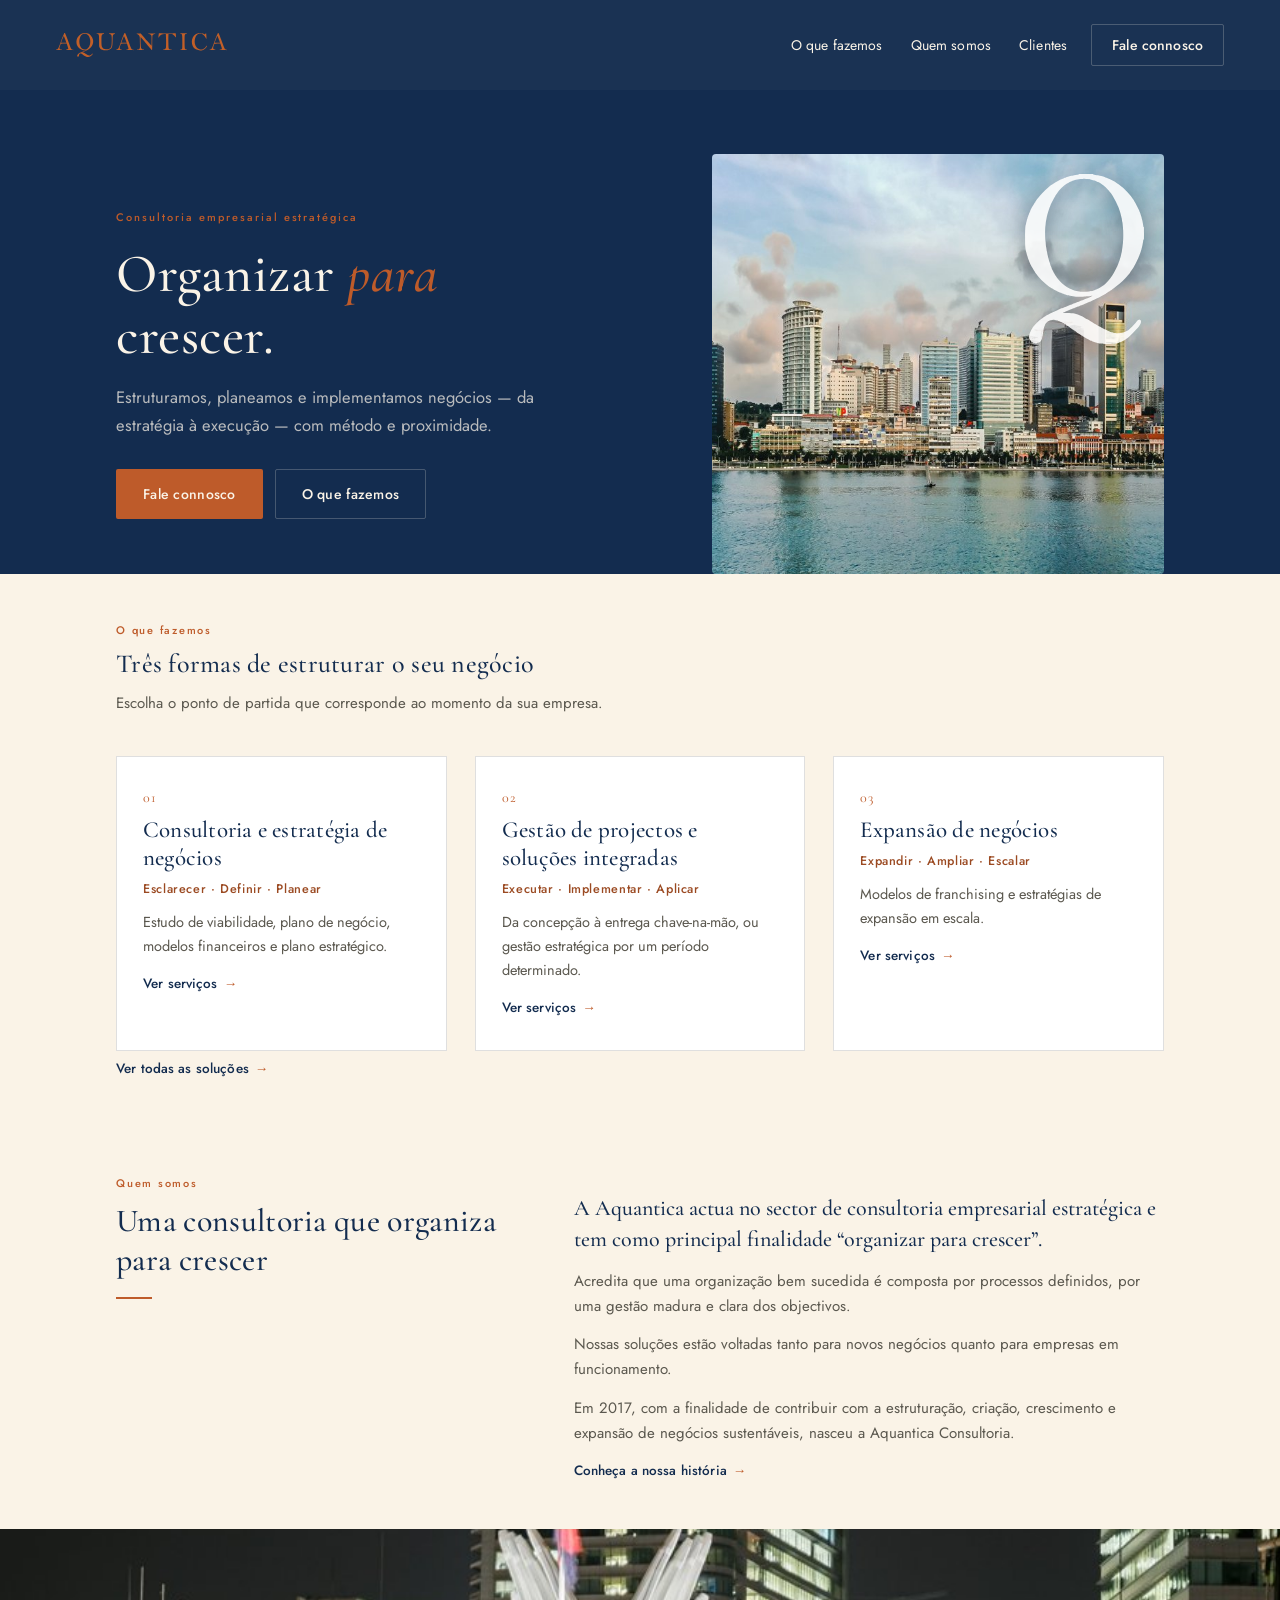
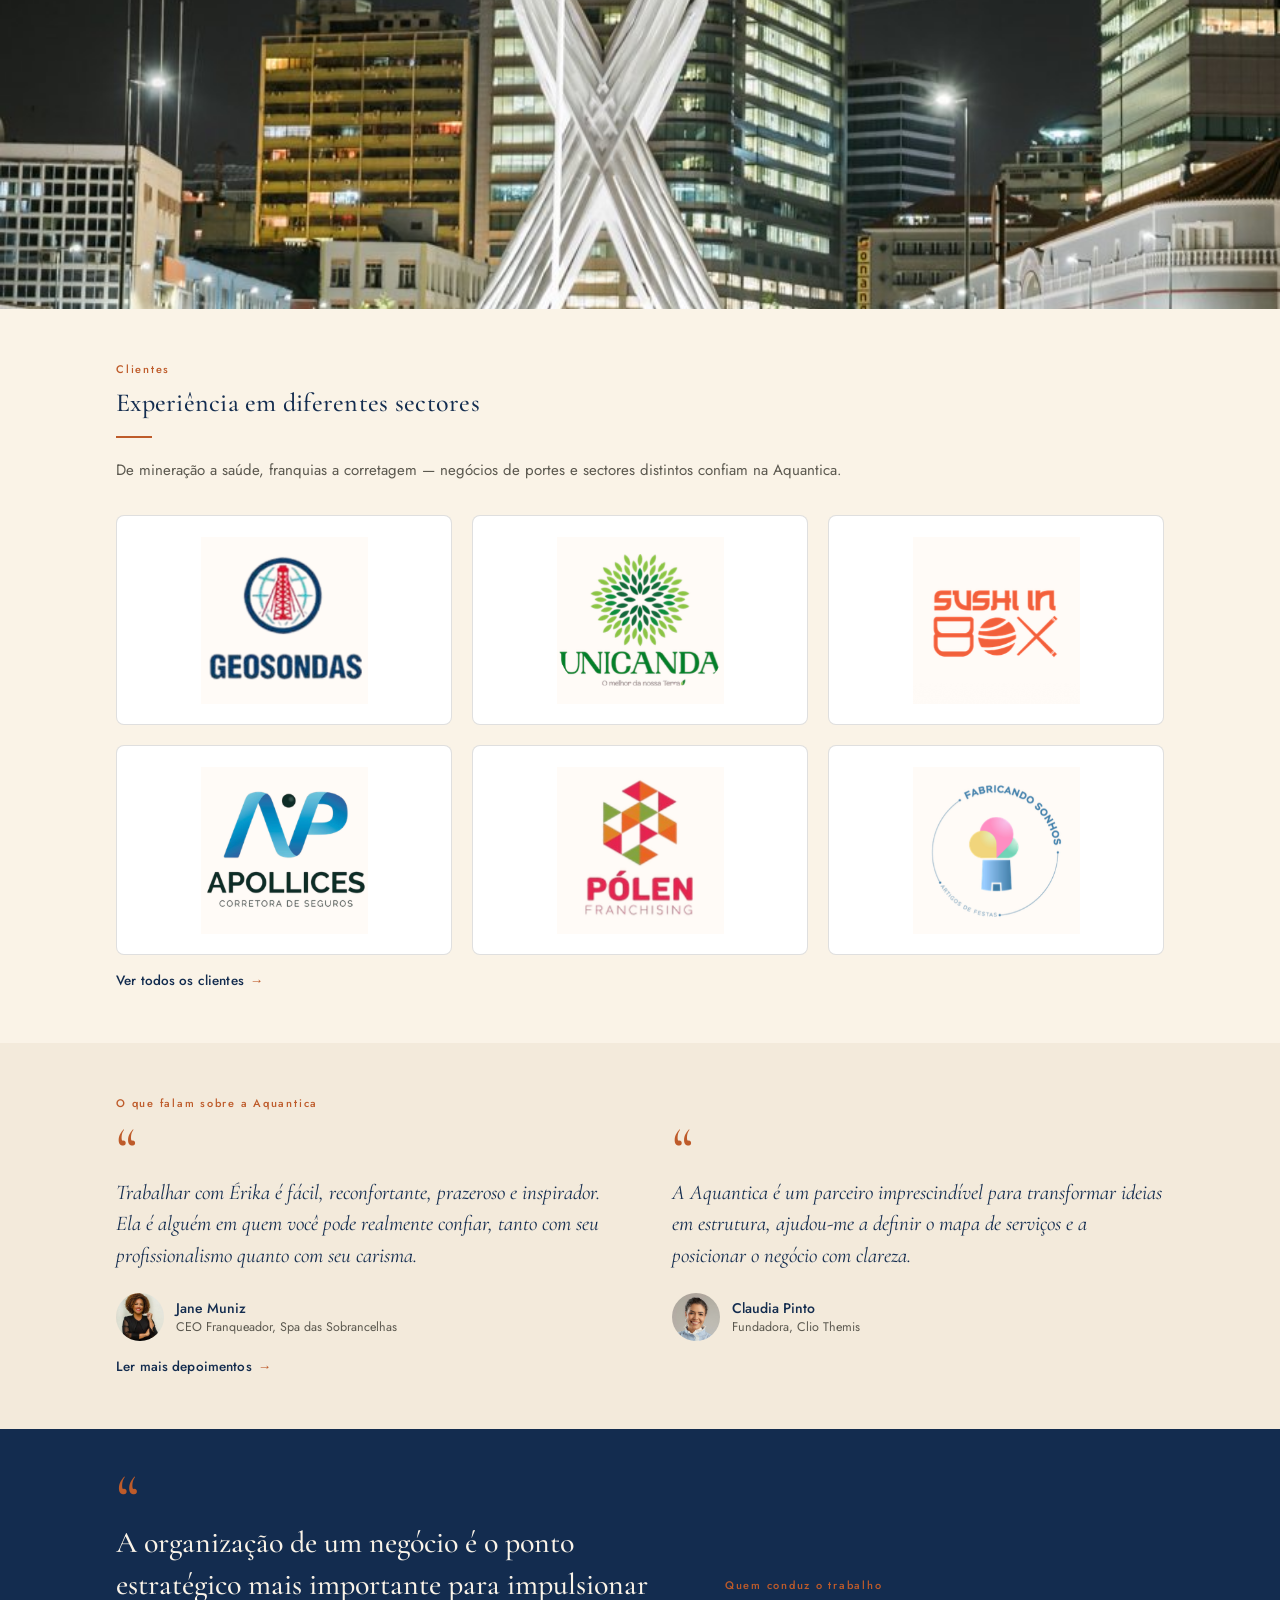
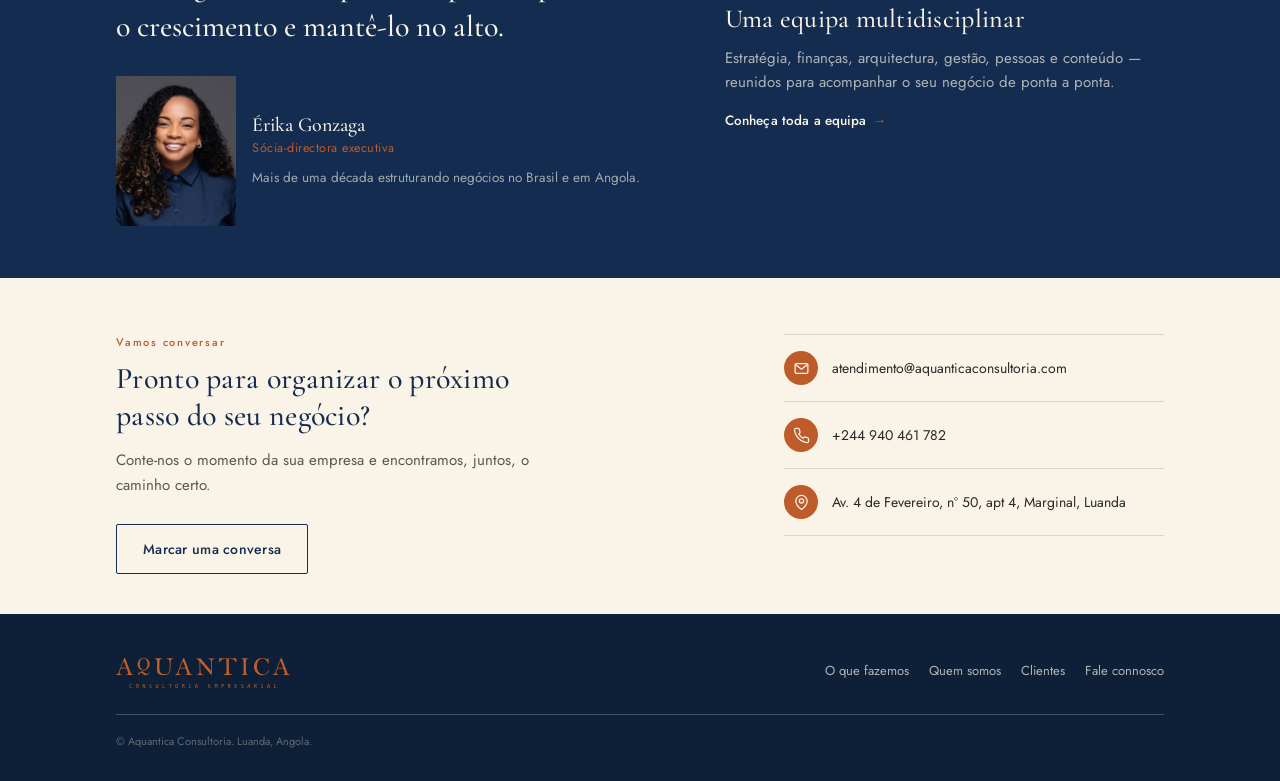
==== commit 0c3d97e1: "Changes" ====
--- a/index.html
+++ b/index.html
@@ -5,6 +5,7 @@
 <meta name="viewport" content="width=device-width, initial-scale=1.0">
 <title>Aquantica — Home (mobile)</title>
 <link rel="stylesheet" href="/css/styles.css">
+<script src="/js/menu.js" defer></script>
 </head>
 <body>
 
@@ -23,7 +24,7 @@
         <li><a href="/clientes">Clientes</a></li>
       </ul>
       <div class="menu-cta-wrap">
-        <a class="btn btn-outline-light menu-cta" href="/#contato">Fale connosco</a>
+        <a class="btn btn-outline-light menu-cta" href="/fale-connosco">Fale connosco</a>
       </div>
     </div>
   </nav>
@@ -38,7 +39,7 @@
         <h1>Organizar <em>para</em> crescer.</h1>
         <p>Estruturamos, planeamos e implementamos negócios — da estratégia à execução — com método e proximidade.</p>
         <div class="cta-row">
-          <a class="btn btn-primary" href="#contato">Fale connosco</a>
+          <a class="btn btn-primary" href="/fale-connosco">Fale connosco</a>
           <a class="btn btn-outline-light" href="#solucoes">O que fazemos</a>
         </div>
       </div>
@@ -88,28 +89,27 @@
     </div>
   </section>
 
-  <!-- FAIXA URBANA -->
-  <div class="city-band"></div>
-
   <!-- QUEM SOMOS -->
   <section class="section quem-somos" id="quem-somos">
     <div class="quem-somos-inner">
-    <span class="kicker">Quem somos</span>
-    <h2 class="section-title">Uma consultoria que organiza para crescer</h2>
-    <div class="rule"></div>
-    <p>Acreditamos que uma organização bem sucedida nasce de processos definidos, gestão madura e objectivos claros — para negócios novos ou já em funcionamento.</p>
-    <a class="text-link on-cream" href="/quem-somos">Conheça a nossa história <span class="arrow">→</span></a>
-    </div>
-  </section>
-
-  <!-- MANIFESTO -->
-  <section class="manifesto">
-    <div class="manifesto-inner">
-    <span class="quote-mark">"</span>
-    <blockquote>A organização de um negócio é o ponto estratégico mais importante para impulsionar o crescimento e mantê-lo no alto.</blockquote>
-    <span class="attrib">Érika Gonzaga — Sócia-directora executiva</span>
-    </div>
-  </section>
+      <div class="quem-somos-head">
+        <span class="kicker">Quem somos</span>
+        <h2 class="section-title">Uma consultoria que organiza para crescer</h2>
+        <div class="rule"></div>
+      </div>
+      <div class="quem-somos-text">
+        <p class="lead">A Aquantica actua no sector de consultoria empresarial estratégica e tem como principal finalidade “organizar para crescer”.</p>
+        <p>Acredita que uma organização bem sucedida é composta por processos definidos, por uma gestão madura e clara dos objectivos.</p>
+        <p>Nossas soluções estão voltadas tanto para novos negócios quanto para empresas em funcionamento.</p>
+        <p>Em 2017, com a finalidade de contribuir com a estruturação, criação, crescimento e expansão de negócios sustentáveis, nasceu a Aquantica Consultoria.</p>
+        <a class="text-link on-cream" href="/quem-somos">Conheça a nossa história <span class="arrow">→</span></a>
+      </div>
+    </div>
+  </section>
+
+
+  <!-- FAIXA URBANA -->
+  <div class="city-band"></div>
 
   <!-- CLIENTES -->
   <section class="clientes" id="clientes">
@@ -130,38 +130,63 @@
     </div>
   </section>
 
-  <!-- DEPOIMENTO -->
+  <!-- DEPOIMENTOS -->
   <section class="depoimento">
     <div class="depoimento-inner">
-    <span class="kicker">O que falam sobre a Aquantica</span>
-    <span class="quote-mark">"</span>
-    <blockquote>Trabalhar com Érika é fácil, reconfortante e inspirador. Contribuiu para a nossa marca com organização e liderança de equipa.</blockquote>
-    <div class="signee">
-      <div class="avatar"></div>
-      <div>
-        <div class="name">Jane Muniz</div>
-        <div class="role">CEO, Franqueador Spa das Sobrancelhas</div>
-      </div>
-    </div>
-    <a class="text-link on-cream" href="/clientes#depoimentos">Ler mais depoimentos <span class="arrow">→</span></a>
-    </div>
-  </section>
-
-  <!-- EQUIPE -->
+      <span class="kicker">O que falam sobre a Aquantica</span>
+
+      <div class="depoimento-grid">
+        <figure class="depo">
+          <span class="quote-mark">“</span>
+          <blockquote>Trabalhar com Érika é fácil, reconfortante, prazeroso e inspirador. Ela é alguém em quem você pode realmente confiar, tanto com seu profissionalismo quanto com seu carisma.</blockquote>
+          <figcaption class="signee">
+            <img src="/images/jane-muniz.jpg" alt="">
+            <div>
+              <div class="name">Jane Muniz</div>
+              <div class="role">CEO Franqueador, Spa das Sobrancelhas</div>
+            </div>
+          </figcaption>
+        </figure>
+
+        <figure class="depo">
+          <span class="quote-mark">“</span>
+          <blockquote>A Aquantica é um parceiro imprescindível para transformar ideias em estrutura, ajudou-me a definir o mapa de serviços e a posicionar o negócio com clareza.</blockquote>
+          <figcaption class="signee">
+            <img src="/images/claudia-pinto.jpg" alt="">
+            <div>
+              <div class="name">Claudia Pinto</div>
+              <div class="role">Fundadora, Clio Themis</div>
+            </div>
+          </figcaption>
+        </figure>
+      </div>
+
+      <a class="text-link on-cream" href="/clientes#depoimentos">Ler mais depoimentos <span class="arrow">→</span></a>
+    </div>
+  </section>
+
+  <!-- EQUIPA (com a citação da Érika) -->
   <section class="equipe">
     <div class="equipe-inner">
-    <span class="kicker">Quem conduz o trabalho</span>
-    <h2 class="section-title">Uma equipa multidisciplinar</h2>
-    <p>Estratégia, finanças, arquitectura, gestão, pessoas e conteúdo — reunidos para acompanhar o seu negócio de ponta a ponta.</p>
-    <div class="lead-card">
-      <div class="lead-photo"></div>
-      <div class="lead-info">
-        <h3>Érika Gonzaga</h3>
-        <span class="role">Sócia-directora executiva</span>
-        <p>Mais de uma década estruturando negócios no Brasil e em Angola.</p>
-      </div>
-    </div>
-    <a class="text-link on-navy" href="/quem-somos#equipa">Conheça toda a equipa <span class="arrow">→</span></a>
+      <figure class="equipe-quote">
+        <span class="quote-mark">“</span>
+        <blockquote>A organização de um negócio é o ponto estratégico mais importante para impulsionar o crescimento e mantê-lo no alto.</blockquote>
+        <figcaption class="lead-card">
+          <div class="lead-photo"></div>
+          <div class="lead-info">
+            <span class="name">Érika Gonzaga</span>
+            <span class="role">Sócia-directora executiva</span>
+            <p>Mais de uma década estruturando negócios no Brasil e em Angola.</p>
+          </div>
+        </figcaption>
+      </figure>
+
+      <div class="equipe-text">
+        <span class="kicker">Quem conduz o trabalho</span>
+        <h2 class="section-title">Uma equipa multidisciplinar</h2>
+        <p>Estratégia, finanças, arquitectura, gestão, pessoas e conteúdo — reunidos para acompanhar o seu negócio de ponta a ponta.</p>
+        <a class="text-link on-navy" href="/quem-somos#equipa">Conheça toda a equipa <span class="arrow">→</span></a>
+      </div>
     </div>
   </section>
 
@@ -172,7 +197,7 @@
     <span class="kicker">Vamos conversar</span>
     <h2>Pronto para organizar o próximo passo do seu negócio?</h2>
     <p>Conte-nos o momento da sua empresa e encontramos, juntos, o caminho certo.</p>
-    <a class="btn btn-outline-dark" href="#">Marcar uma conversa</a>
+    <a class="btn btn-outline-dark" href="/fale-connosco">Marcar uma conversa</a>
     </div>
 
     <div class="contact-details">
@@ -186,7 +211,7 @@
       </div>
       <div class="contact-row">
         <span class="ic" aria-hidden="true"><svg viewBox="0 0 24 24"><path d="M20 10c0 6-8 12-8 12s-8-6-8-12a8 8 0 0 1 16 0Z"/><circle cx="12" cy="10" r="3"/></svg></span>
-        Av. 4 de Fevereiro, nº 50, Marginal, Luanda
+        Av. 4 de Fevereiro, nº 50, apt 4, Marginal, Luanda
       </div>
     </div>
     </div>
@@ -204,7 +229,7 @@
       <li><a href="/o-que-fazemos">O que fazemos</a></li>
       <li><a href="/quem-somos">Quem somos</a></li>
       <li><a href="/clientes">Clientes</a></li>
-      <li><a href="/#contato">Fale connosco</a></li>
+      <li><a href="/fale-connosco">Fale connosco</a></li>
     </ul>
     </div>
     <div class="fine">© Aquantica Consultoria. Luanda, Angola.</div>
@@ -212,18 +237,6 @@
 
 </div>
 
-<script>
-  const burger = document.getElementById('burgerBtn');
-  const panel = document.getElementById('menuPanel');
-  burger.addEventListener('click', () => {
-    const open = panel.classList.toggle('open');
-    burger.setAttribute('aria-expanded', open);
-  });
-  panel.querySelectorAll('a').forEach(a => a.addEventListener('click', () => {
-    panel.classList.remove('open');
-    burger.setAttribute('aria-expanded', false);
-  }));
-</script>
 
 </body>
 </html>
--- a/css/styles.css
+++ b/css/styles.css
@@ -151,6 +151,13 @@
   text-underline-offset:7px;
 }
 
+/* no CTA, "página actual" é a moldura terracota — o sublinhado dentro
+   de um botão já com borda fica confuso */
+.menu-panel .menu-cta[aria-current="page"]{
+  text-decoration:none;
+  border-color:var(--terracotta);
+}
+
 /* compensa o nav fixo ao saltar para uma âncora */
 [id]{ scroll-margin-top:76px; }
 
@@ -221,6 +228,12 @@
   background:var(--cream);
 }
 .quem-somos p{ margin-top:14px; }
+.quem-somos-text{ margin-top:4px; }
+.quem-somos-text .lead{
+  font-family:'Cormorant Garamond', serif;
+  font-size:20px; line-height:1.42; font-weight:500;
+  color:var(--navy);
+}
 
 /* ---------- FAIXA URBANA ---------- */
 .city-band{
@@ -229,34 +242,8 @@
   background-position:center;
 }
 
-/* ---------- MANIFESTO STRIP ---------- */
-.manifesto{
-  background:var(--navy);
-  color:var(--cream);
-  padding:52px 24px;
-  position:relative;
-}
-.manifesto .quote-mark{
-  font-family:'Cormorant Garamond', serif;
-  font-size:70px;
-  color:var(--terracotta);
-  line-height:0.5;
-  margin-bottom:6px;
-  display:block;
-}
-.manifesto blockquote{
-  font-family:'Cormorant Garamond', serif;
-  font-size:24px;
-  line-height:1.4;
-  font-weight:500;
-  color:var(--cream);
-}
-.manifesto .attrib{
-  margin-top:18px;
-  font-size:13px;
-  letter-spacing:0.05em;
-  color:rgba(250,243,231,0.6);
-}
+/* A faixa .manifesto deixou de existir: a citação da Érika passou para dentro
+   da seção .equipe, como .equipe-quote. */
 
 /* ---------- SOLUÇÕES ---------- */
 .solucoes{ background:var(--cream); }
@@ -310,12 +297,14 @@
   object-fit:contain;
 }
 
-/* ---------- DEPOIMENTO ---------- */
+/* ---------- DEPOIMENTOS ---------- */
 .depoimento{
   background:var(--cream-2);
   padding:52px 24px;
 }
-.depoimento .quote-mark{
+.depoimento-grid{ margin-top:26px; display:grid; gap:40px; }
+.depo{ margin:0; display:grid; grid-template-rows:auto 1fr auto; }
+.depo .quote-mark{
   font-family:'Cormorant Garamond', serif;
   font-size:64px;
   color:var(--terracotta);
@@ -323,30 +312,27 @@
   display:block;
   margin-bottom:14px;
 }
-.depoimento blockquote{
+.depo blockquote{
   font-family:'Cormorant Garamond', serif;
   font-size:19px;
   line-height:1.5;
   color:var(--navy);
   font-style:italic;
 }
-.depoimento .signee{
+.depo .signee{
   margin-top:22px;
   display:flex;
   align-items:center;
   gap:12px;
 }
-.depoimento .avatar{
-  width:44px; height:44px;
-  border-radius:50%;
-  background-size:cover;
-  background-position:center;
-  flex-shrink:0;
-}
-.depoimento .signee .name{
+.depo .signee img{
+  width:48px; height:48px; flex:0 0 48px;
+  border-radius:50%; object-fit:cover;
+}
+.depo .signee .name{
   font-size:14px; font-weight:500; color:var(--navy);
 }
-.depoimento .signee .role{
+.depo .signee .role{
   font-size:12.5px; color:var(--ink-soft);
 }
 
@@ -357,6 +343,25 @@
   padding:52px 24px;
 }
 .equipe p{ color:rgba(250,243,231,0.68); margin-top:12px; }
+
+/* citação da Érika, antes numa faixa própria */
+.equipe-quote{ margin:0 0 44px; }
+.equipe-quote .quote-mark{
+  font-family:'Cormorant Garamond', serif;
+  font-size:70px;
+  color:var(--terracotta);
+  line-height:0.5;
+  margin-bottom:6px;
+  display:block;
+}
+.equipe-quote blockquote{
+  font-family:'Cormorant Garamond', serif;
+  font-size:24px;
+  line-height:1.4;
+  font-weight:500;
+  color:var(--cream);
+}
+
 .lead-card{
   margin-top:28px;
   display:flex;
@@ -368,7 +373,11 @@
   background-size:cover; background-position:center top;
   flex-shrink:0;
 }
-.lead-info h3{ color:var(--cream); font-size:20px; }
+.lead-info .name{
+  display:block;
+  font-family:'Cormorant Garamond', serif;
+  color:var(--cream); font-size:20px; font-weight:500;
+}
 .lead-info .role{
   color:var(--terracotta);
   font-size:12.5px;
@@ -481,7 +490,7 @@
   .menu-cta-wrap{ padding:0; }
   .menu-cta-wrap .btn{ width:auto; padding:10px 20px; }
 
-  .section, .hero, .manifesto, .clientes, .depoimento, .equipe, .contato{
+  .section, .hero, .clientes, .depoimento, .equipe, .contato{
     padding-left:40px; padding-right:40px;
   }
 
@@ -502,11 +511,11 @@
 
   .city-band{ height:340px; }
 
-  .quem-somos, .manifesto{ text-align:left; }
+  .quem-somos{ text-align:left; }
   .quem-somos h2{ max-width:520px; }
-  .quem-somos p{ max-width:520px; }
-
-  .manifesto blockquote{ max-width:560px; font-size:28px; }
+  .quem-somos-text{ max-width:620px; }
+
+  .equipe-quote blockquote{ max-width:560px; font-size:28px; }
 
   .solucoes .head{ max-width:560px; }
   .pillar-grid{
@@ -519,7 +528,7 @@
 
   .logo-grid{ grid-template-columns:repeat(3, 1fr); }
 
-  .depoimento blockquote{ max-width:560px; }
+  .depoimento-grid{ grid-template-columns:1fr 1fr; gap:48px; }
 
   .lead-card{ align-items:center; }
   .lead-photo{ width:120px; height:150px; }
@@ -540,12 +549,12 @@
 ========================================================= */
 @media (min-width:1024px){
   .nav{ padding:24px 56px; }
-  .section, .manifesto, .clientes, .depoimento, .equipe, .contato{
+  .section, .clientes, .depoimento, .equipe, .contato{
     padding-left:0; padding-right:0;
   }
   .hero{ padding-left:0; padding-right:0; }
 
-  .hero-inner, .quem-somos-inner, .manifesto-inner, .solucoes-inner,
+  .hero-inner, .quem-somos-inner, .solucoes-inner,
   .clientes-inner, .depoimento-inner, .equipe-inner, .contato-inner,
   .footer-inner{
     max-width:1160px;
@@ -562,28 +571,32 @@
 
   .city-band{ height:380px; }
 
-  .quem-somos{ display:flex; justify-content:center; }
-  .quem-somos h2{ font-size:32px; max-width:640px; }
-  .quem-somos p{ max-width:640px; }
-
-  .manifesto{ display:flex; justify-content:center; }
-  .manifesto blockquote{ max-width:640px; font-size:30px; }
-
-  .solucoes{ display:flex; justify-content:center; }
+  /* NÃO voltar a pôr `display:flex; justify-content:center` nestas seções.
+     Isso torna o *-inner um item flex, que encolhe até ao conteúdo em vez de
+     preencher os 1160 — era a causa de cada seção ter uma largura diferente
+     (640, 560, 795, 820…). Os inners já se centram sozinhos com margin:0 auto. */
+
+  .quem-somos-inner{ display:grid; grid-template-columns:.8fr 1.2fr; gap:64px; }
+  .quem-somos h2{ font-size:32px; }
+  .quem-somos-text .lead{ font-size:22px; }
+
   .pillar-grid{ gap:28px; margin-top:40px; }
   .pillar{ padding:32px 26px; }
   .pillar h3{ font-size:23px; }
 
-  .clientes{ display:flex; justify-content:center; }
   .logo-grid{ grid-template-columns:repeat(3, 1fr); gap:20px; margin-top:32px; }
   .logo-cell{ aspect-ratio:1.6; }
 
-  .depoimento{ display:flex; justify-content:center; }
-
-  .equipe{ display:flex; justify-content:center; }
-  .lead-card{ max-width:640px; }
-
-  .contato{ display:flex; justify-content:center; text-align:left; }
+  .depoimento-grid{ gap:64px; }
+  .depo blockquote{ font-size:21px; }
+
+  /* a citação (esquerda) é bem mais alta que o texto da equipa (direita);
+     centrar evita um vazio grande por baixo da coluna curta */
+  .equipe-inner{ display:grid; grid-template-columns:1.1fr .9fr; gap:72px; align-items:center; }
+  .equipe-quote{ margin-bottom:0; }
+  .equipe-quote blockquote{ font-size:30px; }
+
+  .contato{ text-align:left; }
   .contato-inner{ display:flex; justify-content:space-between; align-items:flex-start; gap:60px; text-align:left; }
   .contato h2{ margin:0; }
   .contato p{ margin:14px 0 0; }
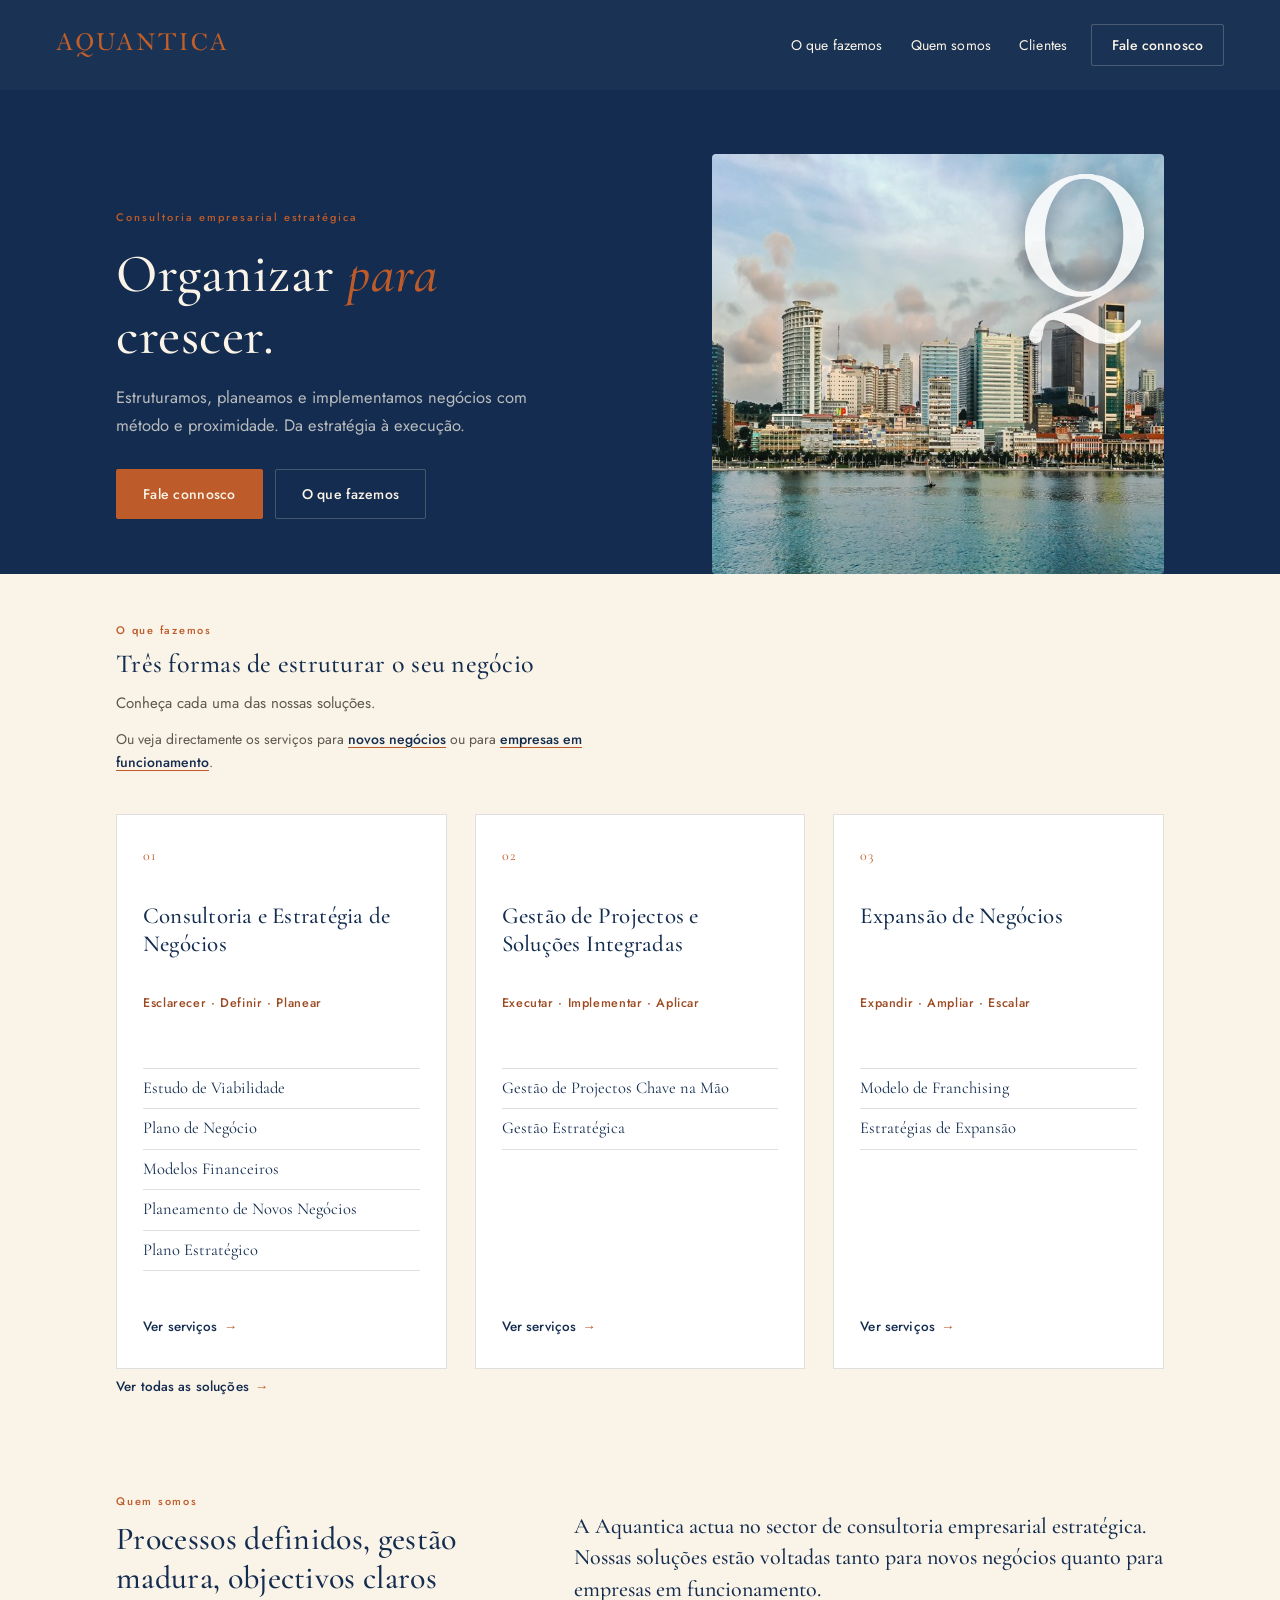
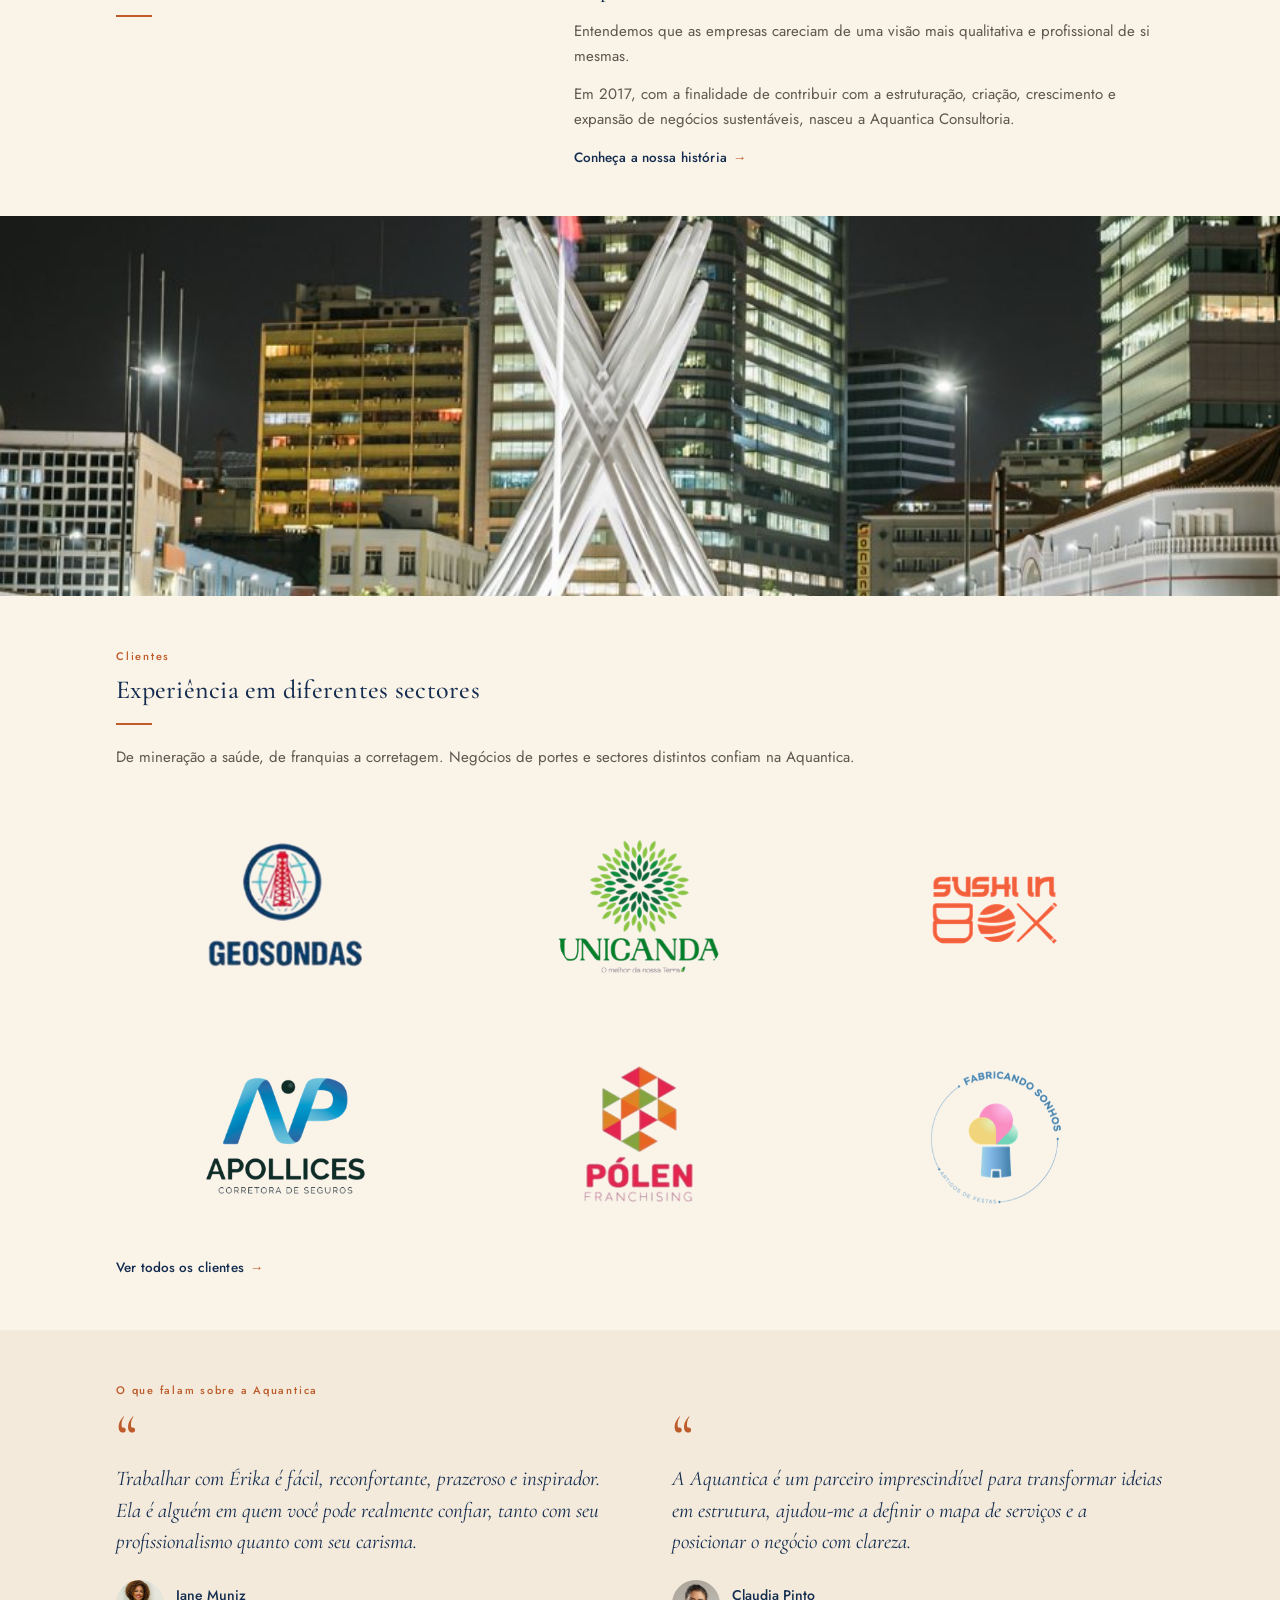
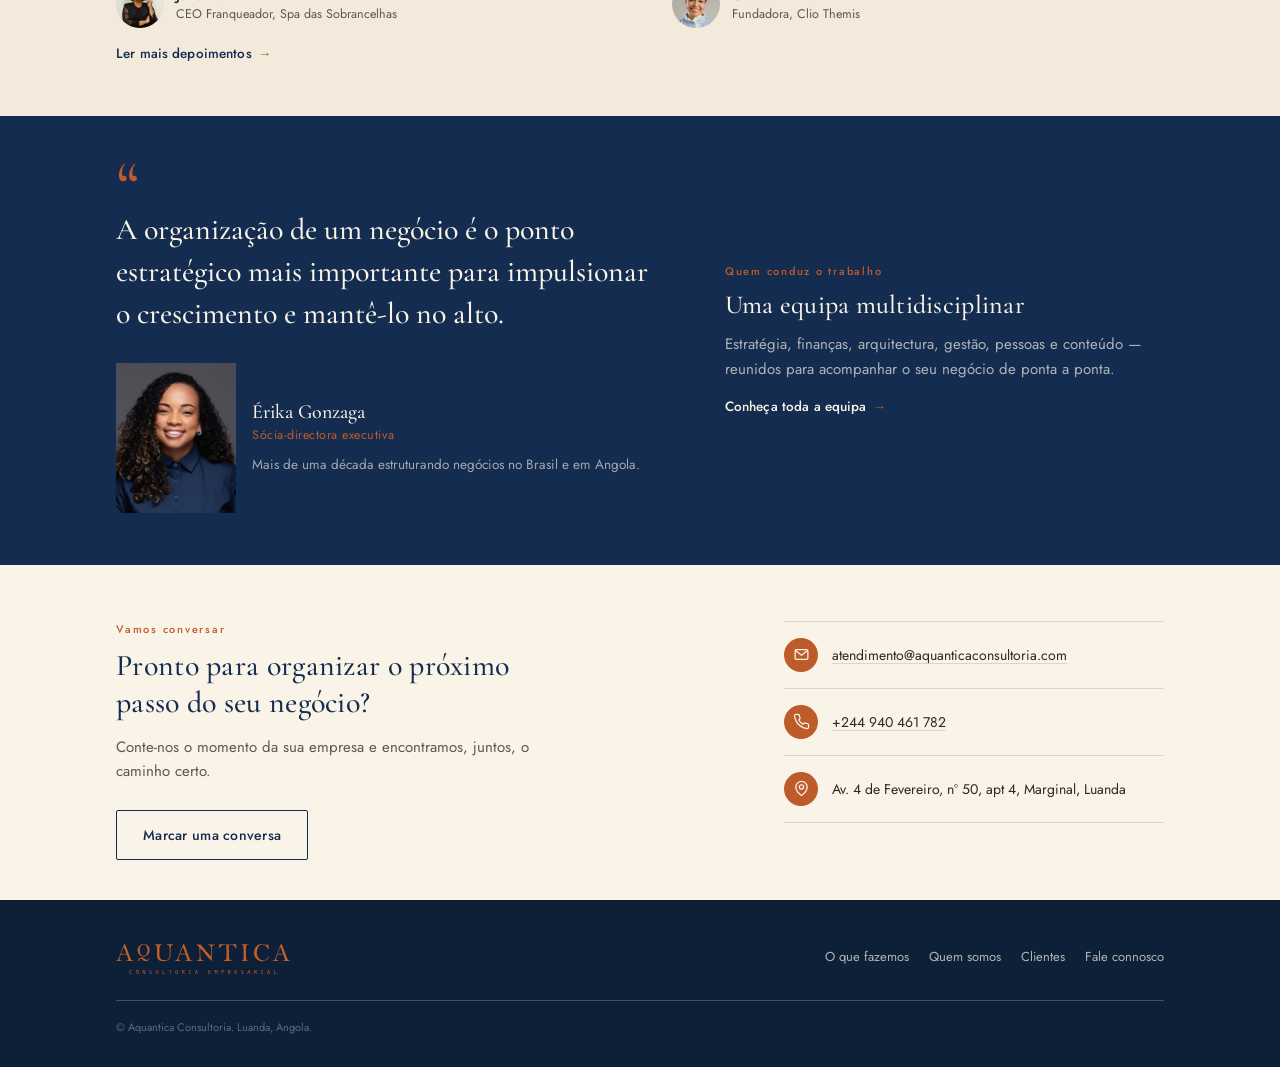
==== commit 0fda9bed: "last commit (for now)" ====
--- a/index.html
+++ b/index.html
@@ -37,7 +37,7 @@
       <div class="hero-text">
         <span class="eyebrow">Consultoria empresarial estratégica</span>
         <h1>Organizar <em>para</em> crescer.</h1>
-        <p>Estruturamos, planeamos e implementamos negócios — da estratégia à execução — com método e proximidade.</p>
+        <p>Estruturamos, planeamos e implementamos negócios com método e proximidade. Da estratégia à execução.</p>
         <div class="cta-row">
           <a class="btn btn-primary" href="/fale-connosco">Fale connosco</a>
           <a class="btn btn-outline-light" href="#solucoes">O que fazemos</a>
@@ -56,31 +56,44 @@
     <div class="head">
       <span class="kicker">O que fazemos</span>
       <h2 class="section-title">Três formas de estruturar o seu negócio</h2>
-      <p>Escolha o ponto de partida que corresponde ao momento da sua empresa.</p>
+      <p>Conheça cada uma das nossas soluções.</p>
+      <p class="solucoes-atalhos">Ou veja directamente os serviços para <a class="text-link-inline" href="/o-que-fazemos?momento=novo">novos negócios</a> ou para <a class="text-link-inline" href="/o-que-fazemos?momento=funcionamento">empresas em funcionamento</a>.</p>
     </div>
 
     <div class="pillar-grid">
     <div class="pillar">
       <span class="num">01</span>
-      <h3>Consultoria e estratégia de negócios</h3>
+      <h3>Consultoria e Estratégia de Negócios</h3>
       <div class="verbs">Esclarecer · Definir · Planear</div>
-      <p>Estudo de viabilidade, plano de negócio, modelos financeiros e plano estratégico.</p>
+      <ul class="pillar-servicos">
+        <li>Estudo de Viabilidade</li>
+        <li>Plano de Negócio</li>
+        <li>Modelos Financeiros</li>
+        <li>Planeamento de Novos Negócios</li>
+        <li>Plano Estratégico</li>
+      </ul>
       <a class="text-link on-cream" href="/o-que-fazemos/consultoria-e-estrategia">Ver serviços <span class="arrow">→</span></a>
     </div>
 
     <div class="pillar">
       <span class="num">02</span>
-      <h3>Gestão de projectos e soluções integradas</h3>
+      <h3>Gestão de Projectos e Soluções Integradas</h3>
       <div class="verbs">Executar · Implementar · Aplicar</div>
-      <p>Da concepção à entrega chave-na-mão, ou gestão estratégica por um período determinado.</p>
+      <ul class="pillar-servicos">
+        <li>Gestão de Projectos Chave na Mão</li>
+        <li>Gestão Estratégica</li>
+      </ul>
       <a class="text-link on-cream" href="/o-que-fazemos/gestao-de-projectos">Ver serviços <span class="arrow">→</span></a>
     </div>
 
     <div class="pillar">
       <span class="num">03</span>
-      <h3>Expansão de negócios</h3>
+      <h3>Expansão de Negócios</h3>
       <div class="verbs">Expandir · Ampliar · Escalar</div>
-      <p>Modelos de franchising e estratégias de expansão em escala.</p>
+      <ul class="pillar-servicos">
+        <li>Modelo de Franchising</li>
+        <li>Estratégias de Expansão</li>
+      </ul>
       <a class="text-link on-cream" href="/o-que-fazemos/expansao">Ver serviços <span class="arrow">→</span></a>
     </div>
     </div>
@@ -94,13 +107,12 @@
     <div class="quem-somos-inner">
       <div class="quem-somos-head">
         <span class="kicker">Quem somos</span>
-        <h2 class="section-title">Uma consultoria que organiza para crescer</h2>
+        <h2 class="section-title">Processos definidos, gestão madura, objectivos claros</h2>
         <div class="rule"></div>
       </div>
       <div class="quem-somos-text">
-        <p class="lead">A Aquantica actua no sector de consultoria empresarial estratégica e tem como principal finalidade “organizar para crescer”.</p>
-        <p>Acredita que uma organização bem sucedida é composta por processos definidos, por uma gestão madura e clara dos objectivos.</p>
-        <p>Nossas soluções estão voltadas tanto para novos negócios quanto para empresas em funcionamento.</p>
+        <p class="lead">A Aquantica actua no sector de consultoria empresarial estratégica. Nossas soluções estão voltadas tanto para novos negócios quanto para empresas em funcionamento.</p>
+        <p>Entendemos que as empresas careciam de uma visão mais qualitativa e profissional de si mesmas.</p>
         <p>Em 2017, com a finalidade de contribuir com a estruturação, criação, crescimento e expansão de negócios sustentáveis, nasceu a Aquantica Consultoria.</p>
         <a class="text-link on-cream" href="/quem-somos">Conheça a nossa história <span class="arrow">→</span></a>
       </div>
@@ -117,7 +129,7 @@
     <span class="kicker">Clientes</span>
     <h2 class="section-title">Experiência em diferentes sectores</h2>
     <div class="rule"></div>
-    <p>De mineração a saúde, franquias a corretagem — negócios de portes e sectores distintos confiam na Aquantica.</p>
+    <p>De mineração a saúde, de franquias a corretagem. Negócios de portes e sectores distintos confiam na Aquantica.</p>
     <div class="logo-grid">
       <div class="logo-cell"><img src="/images/logos/geosondas.png" alt="Geosondas"></div>
       <div class="logo-cell"><img src="/images/logos/unicanda.png" alt="Unicanda"></div>
@@ -203,11 +215,11 @@
     <div class="contact-details">
       <div class="contact-row">
         <span class="ic" aria-hidden="true"><svg viewBox="0 0 24 24"><rect x="3" y="5" width="18" height="14" rx="2"/><path d="m3.5 6.5 8.5 6.5 8.5-6.5"/></svg></span>
-        atendimento@aquanticaconsultoria.com
+        <a class="contact-link" href="mailto:atendimento@aquanticaconsultoria.com">atendimento@aquanticaconsultoria.com</a>
       </div>
       <div class="contact-row">
         <span class="ic" aria-hidden="true"><svg viewBox="0 0 24 24"><path d="M22 16.92v3a2 2 0 0 1-2.18 2 19.8 19.8 0 0 1-8.63-3.07 19.5 19.5 0 0 1-6-6A19.8 19.8 0 0 1 2.12 4.2 2 2 0 0 1 4.11 2h3a2 2 0 0 1 2 1.72c.13.96.36 1.9.7 2.81a2 2 0 0 1-.45 2.11L8.09 9.91a16 16 0 0 0 6 6l1.27-1.27a2 2 0 0 1 2.11-.45c.91.34 1.85.57 2.81.7A2 2 0 0 1 22 16.92Z"/></svg></span>
-        +244 940 461 782
+        <a class="contact-link" href="tel:+244940461782">+244 940 461 782</a>
       </div>
       <div class="contact-row">
         <span class="ic" aria-hidden="true"><svg viewBox="0 0 24 24"><path d="M20 10c0 6-8 12-8 12s-8-6-8-12a8 8 0 0 1 16 0Z"/><circle cx="12" cy="10" r="3"/></svg></span>
--- a/css/styles.css
+++ b/css/styles.css
@@ -69,6 +69,13 @@
   margin:18px 0 20px;
 }
 
+/* migalha dos heros das páginas internas (era repetida nos 5 CSS de página) */
+.crumb{
+  font-size:12px; letter-spacing:.12em; color:rgba(250,243,231,.6);
+  margin-bottom:22px; display:block;
+}
+.crumb a{ color:rgba(250,243,231,.8); }
+
 .btn{
   display:inline-flex;
   align-items:center;
@@ -91,9 +98,16 @@
   font-size:13.5px; font-weight:500; letter-spacing:0.01em;
   margin-top:16px;
 }
+/* link dentro de uma frase corrida, sem seta */
+.text-link-inline{
+  color:var(--navy); font-weight:500;
+  text-decoration:underline; text-decoration-color:var(--terracotta);
+  text-underline-offset:3px;
+}
+
 .text-link.on-cream{ color:var(--navy); }
 .text-link.on-navy{ color:var(--cream); }
-.text-link .arrow{ color:var(--terracotta); transition:transform 0.15s; }
+.text-link .arrow{ color:var(--terracotta); }
 
 /* ---------- NAV ---------- */
 .nav{
@@ -120,6 +134,7 @@
 .burger i{
   display:block; height:1.5px; width:100%; background:var(--cream);
   position:absolute; left:0;
+  transition:background-color .18s ease;
 }
 .burger i:nth-child(1){ top:0; }
 .burger i:nth-child(2){ top:8px; }
@@ -161,11 +176,78 @@
 /* compensa o nav fixo ao saltar para uma âncora */
 [id]{ scroll-margin-top:76px; }
 
-/* foco visível sobre o azul-marinho do nav */
-.nav a:focus-visible,
-.burger:focus-visible{
+/* =========================================================
+   ESTADOS: HOVER E FOCO
+   Um só sistema para todo o site. A lógica é a mesma em todo o lado:
+
+   · sobre fundo creme, o elemento escurece para terracota
+   · sobre fundo azul-marinho, clareia para o terracota suave
+   · botão preenchido escurece; botão de contorno preenche-se
+   · seta avança 4 px
+
+   Os :hover vivem dentro de @media (hover:hover) para não ficarem
+   "colados" depois de um toque em ecrã táctil. O foco fica de fora,
+   para quem navega por teclado receber sempre o mesmo destaque.
+========================================================= */
+
+a, .btn, button{
+  transition:color .18s ease, background-color .18s ease,
+             border-color .18s ease, opacity .18s ease;
+}
+.text-link .arrow{ transition:transform .18s ease; }
+
+:focus-visible{
   outline:2px solid var(--terracotta);
-  outline-offset:4px;
+  outline-offset:3px;
+}
+
+@media (hover: hover){
+  /* ----- botões ----- */
+  .btn-primary:hover{ background:var(--terracotta-dark); }
+  .btn-outline-light:hover{
+    background:rgba(250,243,231,0.10);
+    border-color:rgba(250,243,231,0.55);
+  }
+  .btn-outline-dark:hover{
+    background:var(--navy);
+    border-color:var(--navy);
+    color:var(--cream);
+  }
+
+  /* ----- links com seta ----- */
+  .text-link.on-cream:hover{ color:var(--terracotta-dark); }
+  .text-link.on-navy:hover{ color:var(--terracotta-soft); }
+  .text-link:hover .arrow{ transform:translateX(4px); }
+
+  /* ----- link dentro de frase corrida ----- */
+  .text-link-inline:hover{
+    color:var(--terracotta-dark);
+    text-decoration-thickness:2px;
+  }
+
+  /* ----- nav ----- */
+  .menu-panel a:hover{ color:var(--terracotta-soft); }
+  /* o CTA do menu é um .btn: herda o hover de .btn-outline-light e
+     mantém o texto creme, em vez de apanhar o terracota do nav */
+  .menu-panel .menu-cta:hover{ color:var(--cream); }
+  .nav .word-mark:hover{ opacity:.8; }
+  .burger:hover i{ background:var(--terracotta-soft); }
+
+  /* ----- migalha e rodapé (texto esbatido que recupera o creme) ----- */
+  .crumb a:hover{ color:var(--cream); }
+  footer a:hover{ color:var(--cream); }
+
+  /* ----- dados de contacto ----- */
+  .contact-link:hover{
+    color:var(--terracotta-dark);
+    text-decoration-color:var(--terracotta);
+  }
+}
+
+/* movimento discreto é opcional: quem pediu menos animação não leva nenhuma */
+@media (prefers-reduced-motion: reduce){
+  a, .btn, button, .text-link .arrow{ transition:none; }
+  .text-link:hover .arrow{ transform:none; }
 }
 
 /* ---------- HERO ---------- */
@@ -255,6 +337,10 @@
   background:#fff;
   padding:26px 22px;
   position:relative;
+  /* coluna, para o "Ver serviços" assentar no fundo mesmo quando os
+     pilares têm números diferentes de serviços (5, 2 e 2) */
+  display:flex;
+  flex-direction:column;
 }
 .pillar .num{
   font-family:'Cormorant Garamond', serif;
@@ -272,7 +358,23 @@
   font-weight:500;
   margin-bottom:12px;
 }
-.pillar p{ font-size:14.5px; }
+/* índice dos serviços: é o que torna a home procurável pelo nome do serviço */
+.pillar-servicos{
+  list-style:none;
+  margin-top:16px;
+  border-bottom:1px solid var(--line);
+}
+.pillar-servicos li{
+  font-family:'Cormorant Garamond', serif;
+  font-size:16.5px;
+  line-height:1.3;
+  color:var(--navy);
+  padding:9px 0;
+  border-top:1px solid var(--line);
+}
+.pillar .text-link{ margin-top:auto; padding-top:18px; }
+
+.solucoes-atalhos{ margin-top:10px; font-size:14px; }
 
 /* ---------- CLIENTES ---------- */
 .clientes{
@@ -285,16 +387,24 @@
   grid-template-columns:repeat(2, 1fr);
   gap:12px;
 }
+/* Os PNG dos logos vêm com fundo opaco #FFFBF7 (o fundo claro da
+   apresentação) e não há versões transparentes. Em vez de os emoldurar,
+   a célula fica sem fundo e a imagem funde-se com `darken`: como
+   darken(#FFFBF7, #FAF3E7) dá exactamente #FAF3E7, o quadrado do ficheiro
+   passa a ser o creme da secção e desaparece. A célula continua a existir
+   só para a grelha. Exige que o fundo por trás seja --cream. */
 .logo-cell{
-  background:#fff;
-  border:1px solid var(--line);
-  border-radius:8px;
   aspect-ratio:1.5;
   display:flex; align-items:center; justify-content:center;
 }
 .logo-cell img{
   max-width:50%; max-height:100%;
   object-fit:contain;
+  mix-blend-mode:darken;
+}
+/* sem suporte para blend, devolve-se a moldura, agora na cor do ficheiro */
+@supports not (mix-blend-mode: darken){
+  .logo-cell{ background:#FFFBF7; border-radius:8px; }
 }
 
 /* ---------- DEPOIMENTOS ---------- */
@@ -422,7 +532,12 @@
   color:var(--ink);
 }
 .contact-row:last-child{ border-bottom:1px solid var(--line); }
-.contact-row .ic{
+
+/* ---------- DADOS DE CONTACTO (home e /fale-connosco) ---------- */
+/* O ícone e o link são os mesmos nas duas páginas, por isso vivem aqui.
+   A home usa .contact-row, o Fale connosco usa .ct-list — só a moldura
+   difere; o miolo é partilhado. */
+.ic{
   width:34px; height:34px;
   background:var(--terracotta);
   border-radius:50%;
@@ -430,7 +545,14 @@
   color:var(--cream);
   flex-shrink:0;
 }
-.contact-row .ic svg{
+.contact-link{
+  color:var(--ink);
+  text-decoration:underline;
+  text-decoration-color:var(--line);
+  text-underline-offset:3px;
+}
+
+.ic svg{
   width:17px; height:17px;
   display:block;
   fill:none;
@@ -525,6 +647,23 @@
     margin-top:30px;
   }
   .pillar{ margin-top:0; }
+
+  /* Os títulos dos pilares têm alturas diferentes (um cabe numa linha, dois
+     não), o que desalinhava as listas de serviços entre cartões. Com subgrid,
+     número, título, verbos, lista e link partilham as linhas da grelha-mãe.
+     Sem suporte, o layout flex acima mantém-se — só sem esse alinhamento. */
+  @supports (grid-template-rows: subgrid){
+    .pillar-grid{ grid-template-rows:auto auto auto 1fr auto; }
+    .pillar{
+      display:grid;
+      grid-row:span 5;
+      grid-template-rows:subgrid;
+    }
+    /* sem isto a lista estica até ao fundo da linha e a sua borda de fecho
+       fica a flutuar longe do último serviço, nos pilares com menos itens */
+    .pillar-servicos{ align-self:start; }
+    .pillar .text-link{ margin-top:0; }
+  }
 
   .logo-grid{ grid-template-columns:repeat(3, 1fr); }
 
